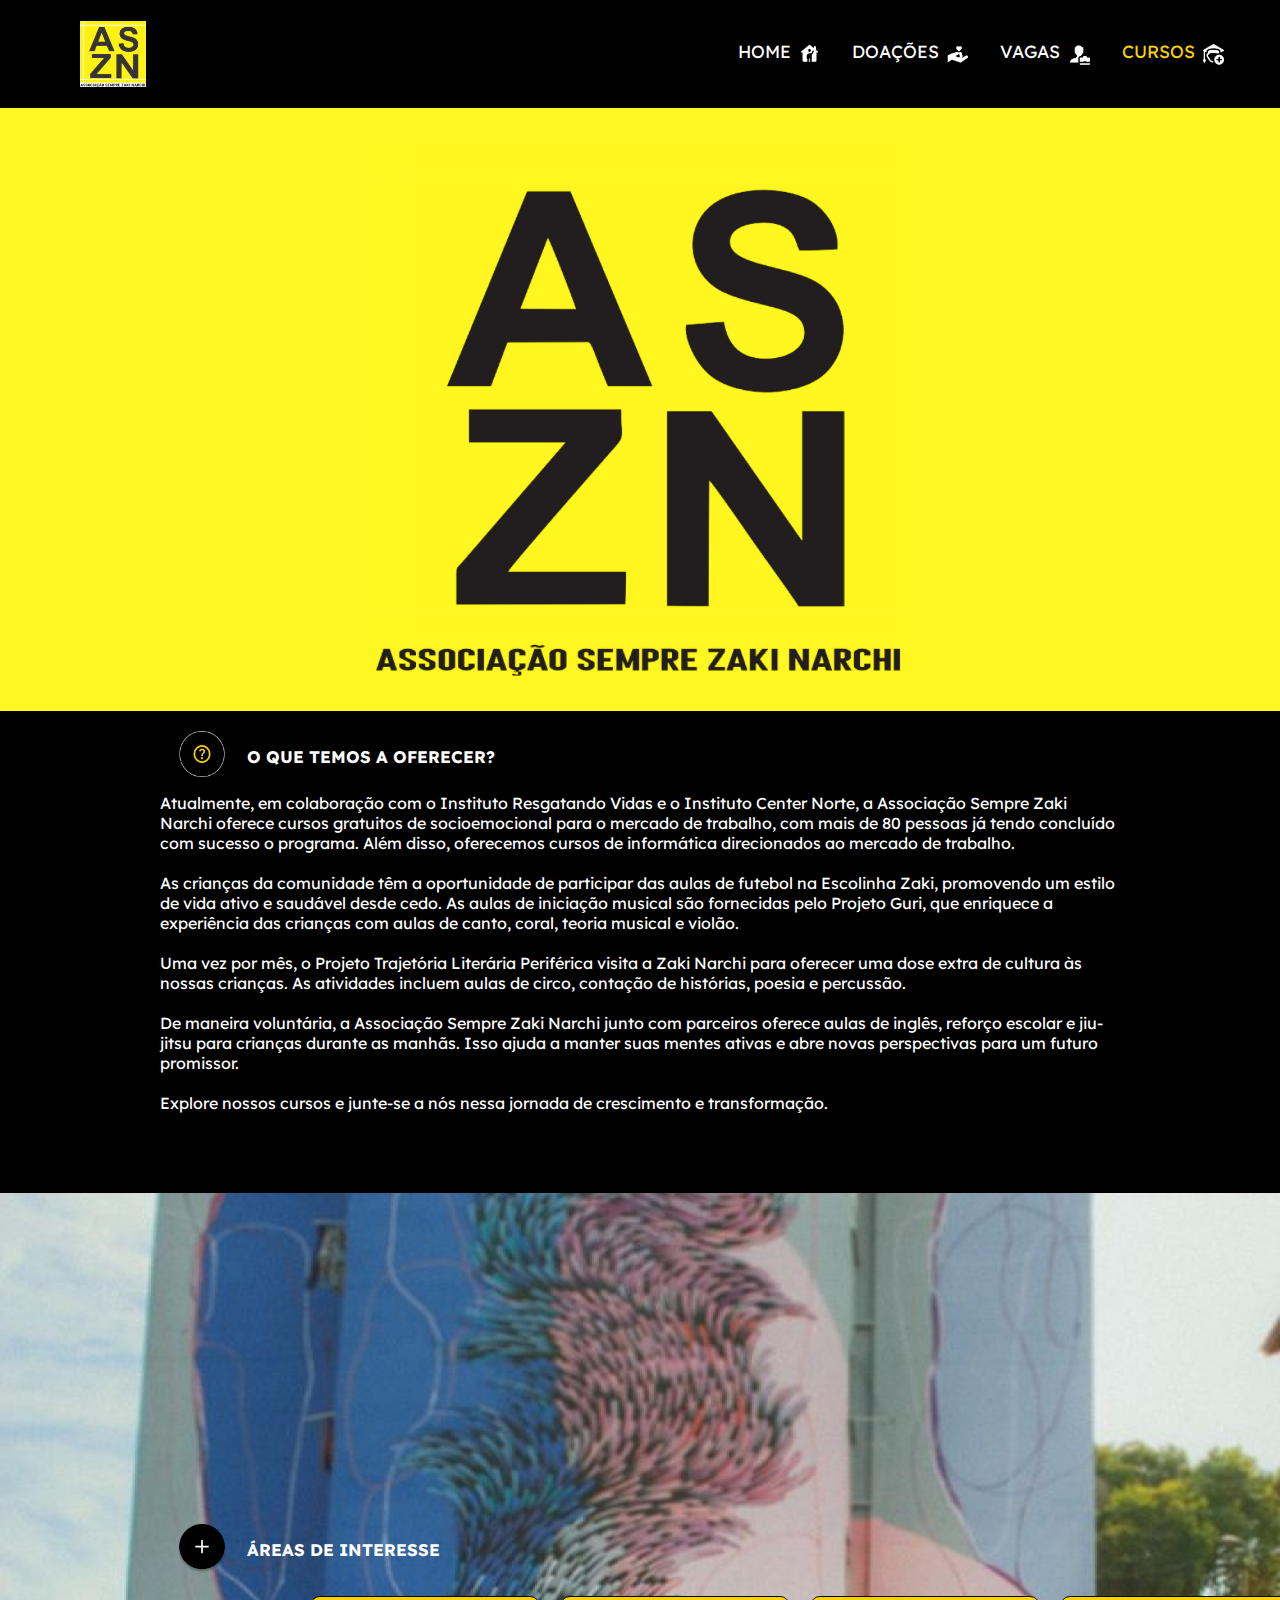
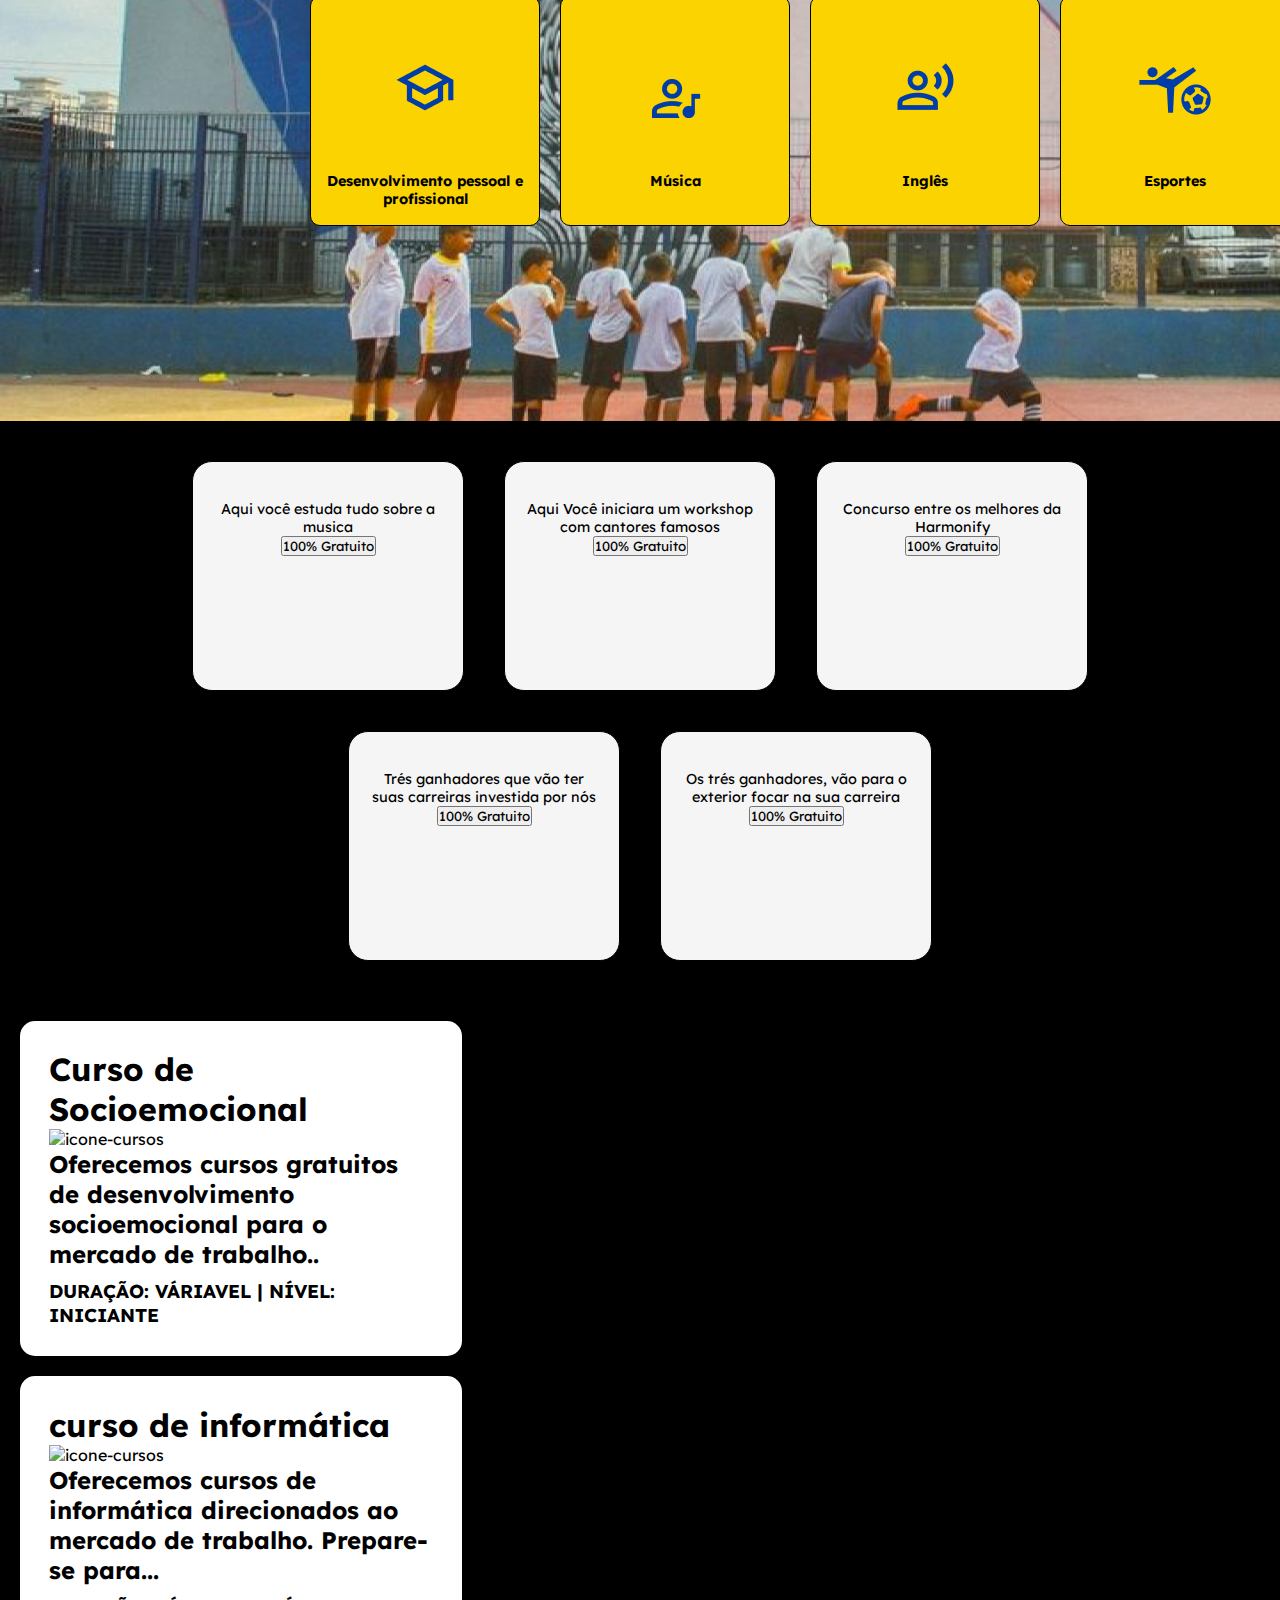
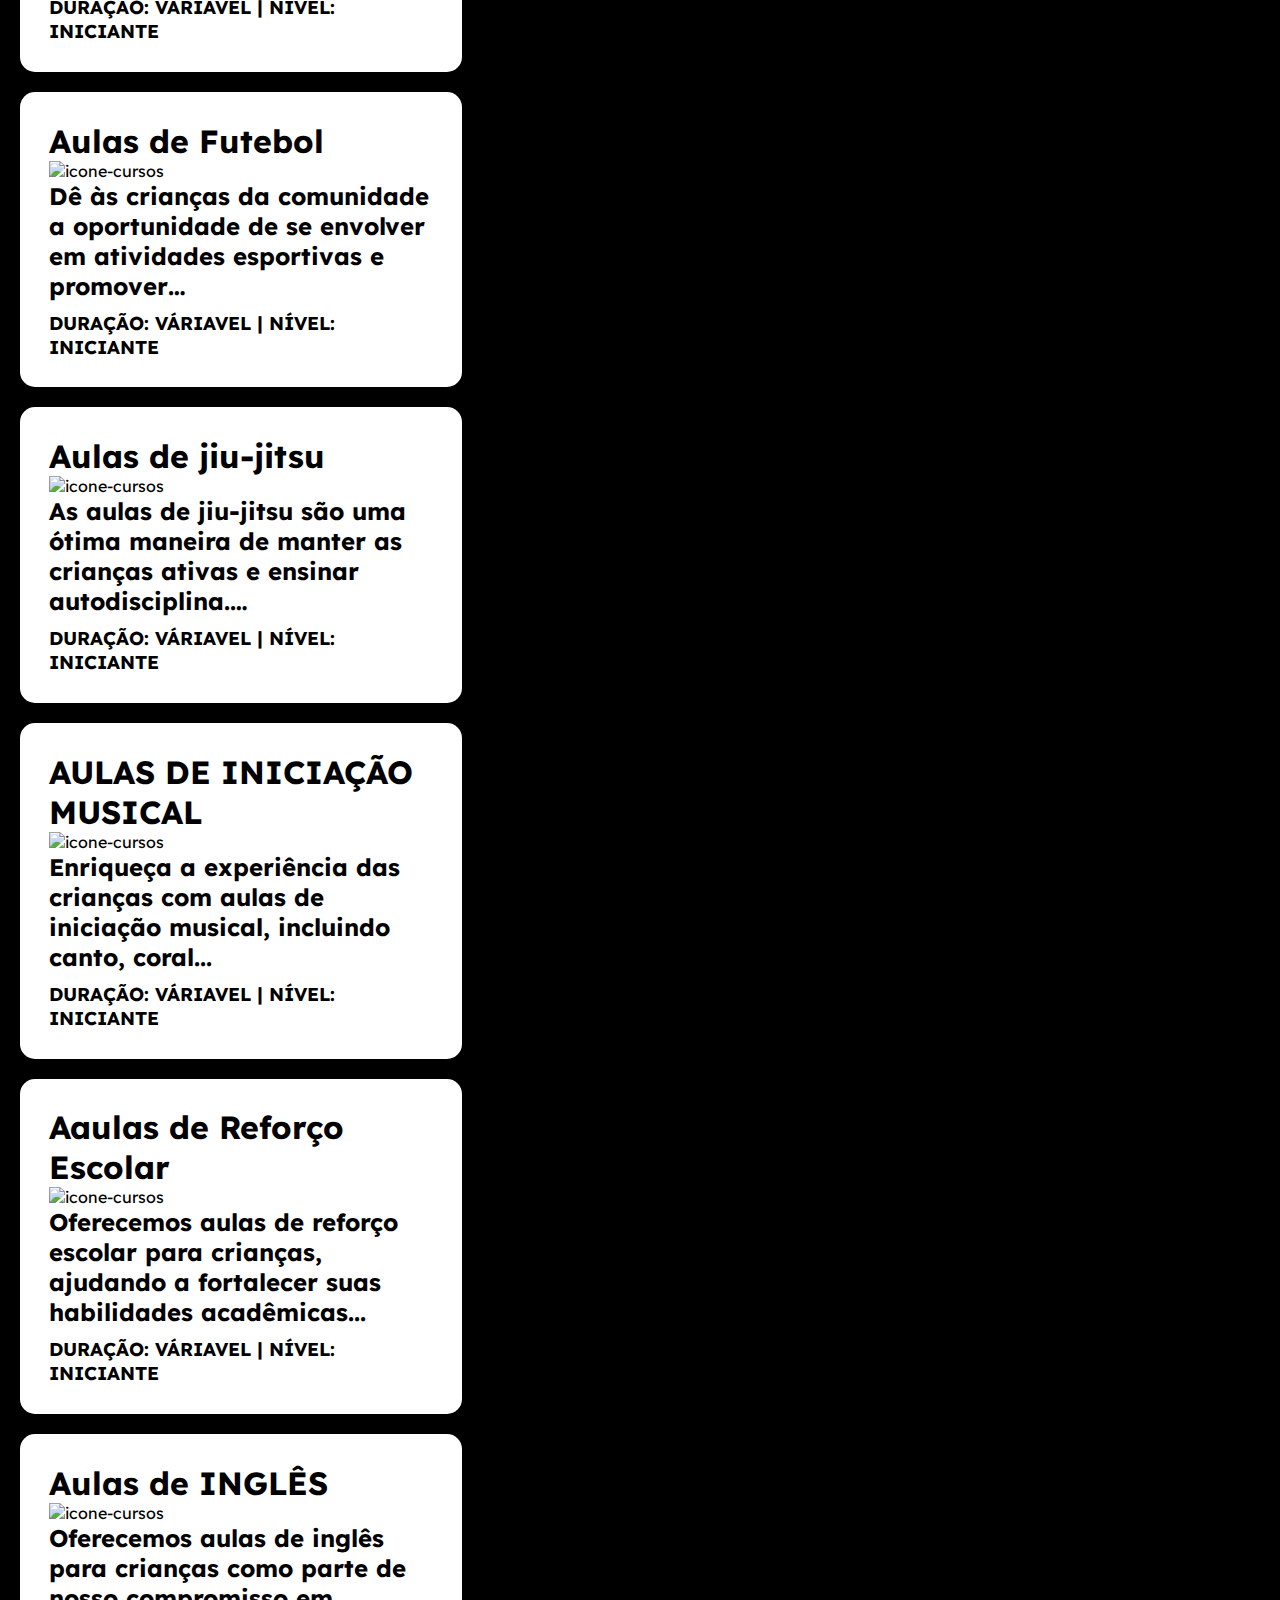
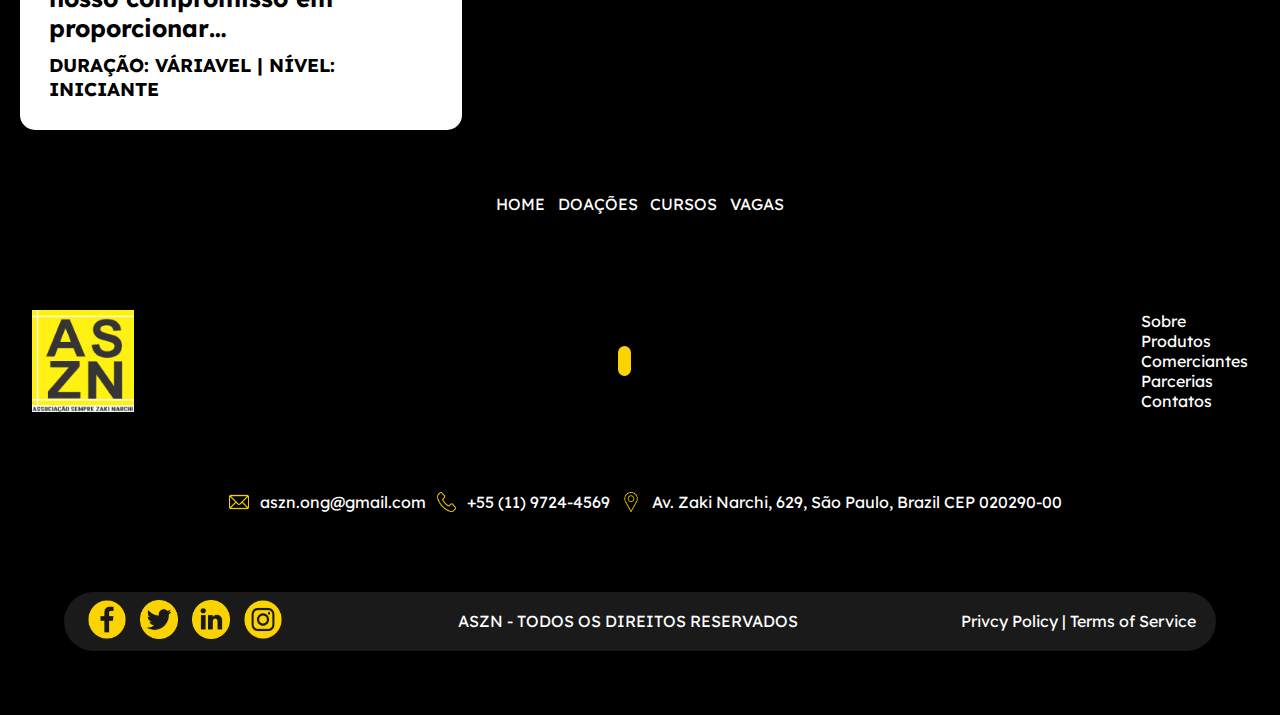
==== cursosASZN.html @ 01aa5620 "up" ====
<!DOCTYPE html>
<html lang="pt-br">

<head>
    <meta charset="UTF-8">
    <meta name="viewport" content="width=device-width, initial-scale=1.0">
    <link rel="stylesheet" href="./assets/CSS/cursosASZN.css">
    <link rel="Icon" href="./assets/img/cursosASZN/ASZN.png">
    <title>Associação Zaki Narchi</title>
</head>

<body>
    <header>
        <nav>
            <img class="Logo" src="./assets/img/cursosASZN/ASZN.png" alt="Logo">
            <ul class="navbar">
                <li class="header-menu"><a href="./indexASZN.html">HOME</a><img src="./assets/img/cursosASZN/Home.png"
                        alt="icone-home">
                </li>
                <li class="header-menu"><a href="./doaçõesASZN.html">DOAÇÕES</a><img
                        src="./assets/img/cursosASZN/Doacoes.png" alt="icone-doacoes"></li>
                <li class="header-menu"><a href="./vagasASZN.html">VAGAS</a><img src="./assets/img/cursosASZN/Vagas.png"
                        alt="icone-vagas"></li>
                <li class="header-menu"><a class="cor-selecao" href="./cursosASZN.html">CURSOS</a><img
                        src="./assets/img/cursosASZN/Cursos.png" alt="icone-cursos"></li>
            </ul>
        </nav>
    </header>

    <main>
        <img class="Principal" src="./assets/img/Vagas/Principal.png" alt="">
    </main>


    <section id="section-initial">
        <div class="sobre">
            <img class="icon" src="./assets/img/cursosASZN/sobre.png" alt="icon-sobre">
            <h2>O QUE TEMOS A OFERECER?</h2>
        </div>
        <p>Atualmente, em colaboração com o Instituto Resgatando Vidas e o Instituto Center Norte, a Associação Sempre
            Zaki
            Narchi oferece cursos gratuitos de socioemocional para o mercado de trabalho, com mais de 80 pessoas já
            tendo
            concluído com sucesso o programa. Além disso, oferecemos cursos de informática direcionados ao mercado de
            trabalho.
            <br><br>
            As crianças da comunidade têm a oportunidade de participar das aulas de futebol na Escolinha Zaki,
            promovendo um
            estilo de vida ativo e saudável desde cedo. As aulas de iniciação musical são fornecidas pelo Projeto Guri,
            que
            enriquece a experiência das crianças com aulas de canto, coral, teoria musical e violão.
            <br><br>
            Uma vez por mês, o Projeto Trajetória Literária Periférica visita a Zaki Narchi para oferecer uma dose extra
            de
            cultura às nossas crianças. As atividades incluem aulas de circo, contação de histórias, poesia e percussão.
            <br><br>
            De maneira voluntária, a Associação Sempre Zaki Narchi junto com parceiros oferece aulas de inglês, reforço
            escolar e jiu-jitsu para crianças durante as manhãs. Isso ajuda a manter suas mentes ativas e abre novas
            perspectivas para um futuro promissor.
            <br><br>
            Explore nossos cursos e junte-se a nós nessa jornada de crescimento e transformação.
        </p>

    </section>

    <section id="section-aria">
        <div class="sobre">
            <img class="icon" src="./assets/img/cursosASZN/mais.png" alt="icon-mais">
            <h2>ÁREAS DE INTERESSE</h2>
        </div>
        <div class="cards">
            <div class="card">
                <img class="imagem2" src="./assets/img/cursosASZN/card1.png" alt="Desenvolvimento">
                <h4>Desenvolvimento pessoal e <br> profissional</h4>
            </div>
            <div class="card">
                <img class="imagem2" src="./assets/img/cursosASZN/card2.png" alt="Desenvolvimento">
                <h4>Música</h4>
            </div>
            <div class="card">
                <img class="imagem2" src="./assets/img/cursosASZN/card3.png" alt="Desenvolvimento">
                <h4>Inglês</h4>
            </div>
            <div class="card">
                <img class="imagem2" src="./assets/img/cursosASZN/card4.png" alt="Desenvolvimento">
                <h4>Esportes</h4>
            </div>
        </div>
    </section>

    <!-- <section id="section-aria-cursos">
    <div class="sobre">
        <img class="icon" src="./assets/img/cursosASZN/mais.png" alt="icon-mais">
        <h2>ÁREAS DE INTERESSE</h2>
    </div>

    <div class="cards-cursos">
        <div class="card-cursos">
            <img class="imagem2" src="./assets/img/cursosASZN/card1.png" alt="Desenvolvimento">
            <h4>Curso de Socioemocional</h4>
            <p>Oferecemos cursos gratuitos de desenvolvimento socioemocional para o mercado de trabalho...</p>
            <div class="divisoria"></div>
            <p>DURAÇÃO</p>
            <p>VARIÁVEL</p>
            <div class="divisoria"></div>
            <p>NÍVEL</p>
            <p>INICIANTE</p>
            <div class="popup">
                <p>Texto completo do curso socioemocional.</p>
                
            </div>
        </div>
        
    </div> -->

    <!-- <section>
        <div class="sobre">
            <img class="icon" src="./assets/img/cursosASZN/cursos (10).png" alt="icon-sobre">
            <h2>CONHEÇA NOSSO CURSO MAIS AGREGADOR</h2>
        </div>
    </section>
    
    <div>
 <div class="socio-img">
        <img src="./assets/img/cursosASZN/imagem.jpg" alt="Imagem sobre desenvolvimento socioemocional">
    </div>

    <div>
        <p>O desenvolvimento socioemocional é a chave para uma vida equilibrada e bem-sucedida. Afinal, para que serve o aspecto socioemocional? Ele desempenha um papel fundamental em nossa jornada, permitindo-nos compreender e gerenciar nossas emoções, construir relacionamentos saudáveis, tomar decisões sábias e enfrentar desafios com resiliência.</p>
    </div>
</div>

    </section> -->

    <main style="background-color: black;">
        <div class="center">
            <div class="container1">
                <!-- Primeiro Card -->
                <div class="card">
                    <div class="img" style="text-align: center;">
                        <img src="assets/IMG/1Rose.png" alt="">
                    </div>
                    <h3></h3>
                    <div class="content1">
                        <p>
                           Aqui você estuda tudo sobre a musica
                        </p>
                        <button type="button" class="a">100% Gratuito</button>
                    </div>
                </div>
                <!-- Segundo Card -->
                <div class="card">
                    <div class="img">
                        <img src="assets/IMG/2Rose.png" alt="">
                    </div>
                    <h6></h6>
                    <div class="content1">
                        <p>
                            Aqui Você iniciara um workshop com cantores famosos
                        </p>
                        <button type="button" class="a">100% Gratuito</button>
                    </div>
                </div>
                <!-- Terceiro Card -->
                <div class="card">
                    <div class="img">
                        <img src="assets/IMG/3Rose.png" alt="">
                    </div>
                    <h1></h1>
                    <div class="content1">
                        <p>
                            Concurso entre os melhores da Harmonify
                        </p>
                        <button type="button" class="a">100% Gratuito</button>
                    </div>
                </div>
                <!-- Quarto Card -->
                <div class="card">
                    <div class="img">
                        <img src="assets/IMG/4Rose.png" alt="">
                    </div>
                    <h1></h1>
                    <div class="content1">
                        <p>
                            Trés ganhadores que vão ter suas carreiras investida por nós
                        </p>
                        <button type="button" class="a">100% Gratuito</button>
                    </div>
                </div>
                <!-- Quinto Card -->
                <div class="card">
                    <div class="img">
                        <img src="assets/IMG/5Rose.png" alt="">
                    </div>
                    <h1></h1>
                    <div class="content1">
                        <p>
                           Os trés ganhadores, vão para o exterior focar na sua carreira
                        </p>
                        <button type="button" class="a">100% Gratuito</button>
                    </div>
                </div>
        
            </div>
        </div>  



    <div class="conjunto-vagas">
        <div class="card-vagas">
            <h1>Curso de Socioemocional</h1>
            <img src="" alt="icone-cursos">
            <h2>Oferecemos cursos gratuitos de desenvolvimento socioemocional para o mercado de trabalho..</p>
            <h3>DURAÇÃO: VÁRIAVEL | NÍVEL: INICIANTE</h3>
        </div>
    </div>


    <div class="conjunto-vagas">
        <div class="card-vagas">
            <h1>curso de informática</h1>
            <img src="" alt="icone-cursos">
            <h2>Oferecemos cursos de informática direcionados ao mercado de trabalho. Prepare-se para...</p>
            <h3>DURAÇÃO: VÁRIAVEL | NÍVEL: INICIANTE</h3>
        </div>
    </div>


    <div class="conjunto-vagas">
        <div class="card-vagas">
            <h1>Aulas de Futebol</h1>
            <img src="" alt="icone-cursos">
            <h2>Dê às crianças da comunidade a oportunidade de se envolver em atividades esportivas e promover…</p>
            <h3>DURAÇÃO: VÁRIAVEL | NÍVEL: INICIANTE</h3>
        </div>
    </div>


    <div class="conjunto-vagas">
        <div class="card-vagas">
            <h1>Aulas de jiu-jitsu</h1>
            <img src="" alt="icone-cursos">
            <h2>As aulas de jiu-jitsu são uma ótima maneira de manter as crianças ativas e ensinar autodisciplina.…</p>
            <h3>DURAÇÃO: VÁRIAVEL | NÍVEL: INICIANTE</h3>
        </div>
    </div>


    <div class="conjunto-vagas">
        <div class="card-vagas">
            <h1>AULAS DE INICIAÇÃO MUSICAL</h1>
            <img src="" alt="icone-cursos">
            <h2>Enriqueça a experiência das crianças com aulas de iniciação musical, incluindo canto, coral...</p>
            <h3>DURAÇÃO: VÁRIAVEL | NÍVEL: INICIANTE</h3>
        </div>
    </div>


    <div class="conjunto-vagas">
        <div class="card-vagas">
            <h1>Aaulas de Reforço Escolar</h1>
            <img src="" alt="icone-cursos">
            <h2>Oferecemos aulas de reforço escolar para crianças, ajudando a fortalecer suas habilidades acadêmicas...</p>
            <h3>DURAÇÃO: VÁRIAVEL | NÍVEL: INICIANTE</h3>
        </div>
    </div>


    <div class="conjunto-vagas">
        <div class="card-vagas">
            <h1>Aulas de INGLÊS</h1>
            <img src="" alt="icone-cursos">
            <h2>Oferecemos aulas de inglês para crianças como parte de nosso compromisso em proporcionar…</p>
            <h3>DURAÇÃO: VÁRIAVEL | NÍVEL: INICIANTE</h3>
        </div>
    </div>





















    <footer>
        <ul class="nave-footer">
            <li>HOME</li>
            <li>DOAÇÕES</li>
            <li>CURSOS</li>
            <li>VAGAS</li>
        </ul>
        <div class="informa-footer">
            <img src="./assets/img/cursosASZN/ASZN.png" alt="ASZN">
            <button><img id="sobe" src="./assets/img/cursosASZN/cursos (7).png" alt=""></button>
            <ul>
                <li>Sobre</li>
                <li>Produtos</li>
                <li>Comerciantes</li>
                <li>Parcerias</li>
                <li>Contatos</li>
            </ul>
        </div>
        <div class="req-footer">
            <img src="./assets/img/cursosASZN/./e-mail.png" alt="Email">
            <p>aszn.ong@gmail.com</p>
            <img src="./assets/img/cursosASZN/telefone.png" alt="Telefone">
            <p>+55 (11) 9724-4569</p>
            <img src="./assets/img/cursosASZN/local.png" alt="Local">
            <p>Av. Zaki Narchi, 629, São Paulo, Brazil CEP 020290-00</p>
        </div>
        <div class="final-footer">
            <div class="redes-footer">
                <img src="./assets/img/cursosASZN/facebook.png" alt="Facebook-Aszn">
                <img src="./assets/img/cursosASZN/twitter.png" alt="Twitter-Aszn">
                <img src="./assets/img/cursosASZN/linkedin.png" alt="Linkedin-Aszn">
                <img src="./assets/img/cursosASZN/instagram.png" alt="Intagram-Aszn">
            </div>
            <p>ASZN - TODOS OS DIREITOS RESERVADOS</p>
            <p>Privcy Policy | Terms of Service</p>
        </div>
    </footer>


    <script src="./assets/JS/cursosASZN.js"></script>
</body>

</html>
---- assets/CSS/cursosASZN.css ----
@import url('https://fonts.googleapis.com/css2?family=Lexend:wght@700&display=swap');

* {
    font-family: 'Lexend', sans-serif;
    margin: 0;
    padding: 0;
}

body {
    background-color: #000000;
    color: white;
}

::-webkit-scrollbar {
    width: 10px;
    background-color: rgb(0, 0, 0);
}

::-webkit-scrollbar-thumb {
    width: 10px;
    background-color: #FBD300;
}

header a {
    font-size: 1.1em;
    text-decoration: none;
    color: white;
}

.header-menu:hover {
    transform: scale(1.05);
    transition: .8s;
}

.cor-selecao {
    color: #FBD300;
}

nav {
    display: flex;
    justify-content: space-between;
    align-items: center;
    text-align: center;
    background-color: black;
    height: 12vh;
    margin-right: 2.5em;

}

.navbar {
    list-style: none;
    display: flex;
    font-size: 1em;

}

.navbar li {
    margin: 1em;
}

.Logo {
    height: 4.1em;
    margin-left: 5rem;

}

ul img {
    height: 2em;
    vertical-align: middle;
    margin-left: 0.5rem;
}

.Principal {
    width: 100%;
    height: auto; 
    margin: 0;
}

#section-initial{
    margin-left: 10rem;
    margin-right: 10rem;
    margin-top: 1rem;
    margin-bottom: 5rem;
}

.sobre {
    display: flex;
    flex-direction: row;
    align-items: center;
    font-size: 0.7rem;
    margin: 1em 1.5em;
}

.icon {
    width: 50px;
    height: auto;
    margin-right: 20px;
}


.container {
    display: flex;
    font-size: 0.8rem;
}

.column {
    flex: 1;
    padding: 30px;
    text-align: center;
}

.titulo-caixa {
    margin: 30px;
}

.column+.column {
    border-left: 1px solid #ccc;
}

.texto-aszn {
    margin: 8%;
    text-align: center;
    font-size: 0.8rem;

}

#section-aria {
    background-image: url(../img/cursosASZN/fundo-cursos.png);
    max-width: 1920px;
    width: 100%;
    height: auto;
    padding-left: 10rem;
    padding: 10rem;
    padding-top: 20rem;
    padding-bottom: 5rem;
}

.card {
    width: 13rem;
    height: 13rem;
    text-align: center;
    border: 1px solid #000000;
    background-color: #FBD300;
    color: black;
    padding: 10px;
    margin: 10px;
    margin-bottom: 9%;
    border-radius: 10px;
    font-size: 0.9em;
    /* ou 14px*/
}

.card:hover {
    transform: scale(1.05);
    transition: .5s;
}

#section-aria {
    padding-left: 10rem;
    padding: 10rem;
    padding-top: 20rem;
    padding-bottom: 5rem;
}

.card-cursos {
    width: 16rem;
    height: 13rem;
    text-align: center;
    border: 1px solid #ffffff; /* Corrigido para #ffffff (branco) */
    background-color: #003da6; /* Cor de fundo alterada para #003da6 */
    color: #ffffff; /* Cor do texto alterada para #ffffff */
    padding: 10px;
    margin: 10px;
    margin-bottom: 9%;
    border-radius: 10px;
    font-size: 0.9em;
    /* ou 14px*/
}

.card-cursos:hover {
    transform: scale(1.05);
    transition: .5s;
}

.divisoria {
    border-right: 0.5px solid #ffffff; /* Adiciona a divisória à direita */
}

/* Estilizando o popup */
.popup {
    display: none;
    position: fixed;
    top: 50%;
    left: 50%;
    transform: translate(-50%, -50%);
    padding: 20px;
    background-color: #003da6; /* Cor de fundo alterada para #003da6 */
    color: #ffffff; /* Cor do texto alterada para #ffffff */
    border: 1px solid #ffffff; /* Corrigido para #ffffff (branco) */
    border-radius: 10px;
    max-width: 300px;
}

.popup p {
    font-size: 14px;
    margin-bottom: 10px;
}

.card-vagas {
    width: 30%; 
    height: auto;
    margin-top: 20px;
    margin-left: 20px;
    padding: 1.8em;
    background-color: rgb(255, 255, 255);
    color: black;
    border-radius: 15px;
}

.lista-requisitos li {
    margin: 10px;
    margin-left: 20px;
}

.card-vagas h2 {
    margin-bottom: 10px;
}

.card-vagas h3 {
    margin-top: 10px;
}

.localidade {
    margin-top: 5px;
    margin-bottom: 30px;
    padding: 8px;
    border: solid 1px rgb(0, 0, 0);
    border-radius: 20px;
}

.container1 {
    max-width: 1150px;
    margin: 0 auto; /* Centraliza a div .container1 */
    padding: 20px;
    display: flex;
    align-items: center;
    justify-content: center;
    flex-wrap: wrap;
  }
  
  .container1 .card {
    position: relative;
    width: 250px;
    background-color: whitesmoke;
    margin: 20px;
    border: 1px solid black;
    border-radius: 20px;
    transition: 0.5s;
    text-align: center;
    overflow: hidden; /* Mantenha o overflow:hidden aqui se desejar cortar a imagem fora do contêiner */
  }
  
  .container1 .card img {
    width: auto;
    height: auto;
    
     /* Isso mantém a proporção da imagem e a ajusta dentro do contêiner */
  }
  
  .container1 .card .content1 {
    padding: 10px;
    text-align: center;
    position: relative;
    z-index: 1; /* Certifica-se de que o texto está acima da imagem */
  }
  
  .container1 .card .content1 p {
    color: #000000;
    transition: 0.5s;
  
  }
  
  .container1 .card .content1 a {
    position: relative;
    display: inline-block;
    padding: 10px 25px;
    background-color: #e11456;
    ;
    color: #FBD300;
    text-decoration: none;
    transition: 0.5s;
    outline: none;
    border-radius: 40px;
    margin-top: 20px;
  }
  
  .container1 .card:hover {
    background-color: #FBD300;
    color: white;
  }
  
  @media only screen and (max-width: 480px) {
    .container1 .card {
      width: calc(100% - 40px); /* Reduz a largura do cartão para 100% - 40px de margem */
      margin: 10px; /* Adapte a margem conforme necessário */
    }
  
    .container1 .card .content1 {
      padding: 5vh; /* Reduz o padding do conteúdo para se adequar a telas menores */
    }
  }



.imagem2 {
    margin: 10px;
    padding: 40px;
}

.cards {
    display: flex;
    justify-content: center;
}


footer {
     font-size: 1em;
}

.nave-footer {
    display: flex;
    justify-content: center;
    align-items: center;
    list-style: none;
}

.nave-footer li {
    margin: 4em 0.4em;
}

.informa-footer {
    display: flex;
    justify-content: space-between;
    align-items: center;
    margin: 2em;
    
}

.informa-footer button {
    text-align: center;
    margin-right: 2em;
    padding: 0.5em;
    border-radius: 3em;
    border: none;
    cursor: pointer;
    background-color: #FBD300;
}

.informa-footer img {
    width: 8vw;
}

#sobe {
    width: 3vw;
}

.informa-footer ul {
    list-style: none;
}

.req-footer {
    display: flex;
    justify-content: center;
    
    margin: 5em 0;
}

.req-footer img {
    width: 1.5vw;
    height: auto;
    margin: 0 0.7em;
}

.final-footer {
    display: flex;
    justify-content: space-between;
    align-items: center;
    margin: 4em;
    background-color: #1A1A1A;
    border-radius: 2em;
   
} 

.redes-footer {
    margin: 0.5em 1.5em;
}

.final-footer img {
    width: 3vw;
    margin-right: 0.6em;
}

.final-footer p {
    margin: 0px 20px;
}
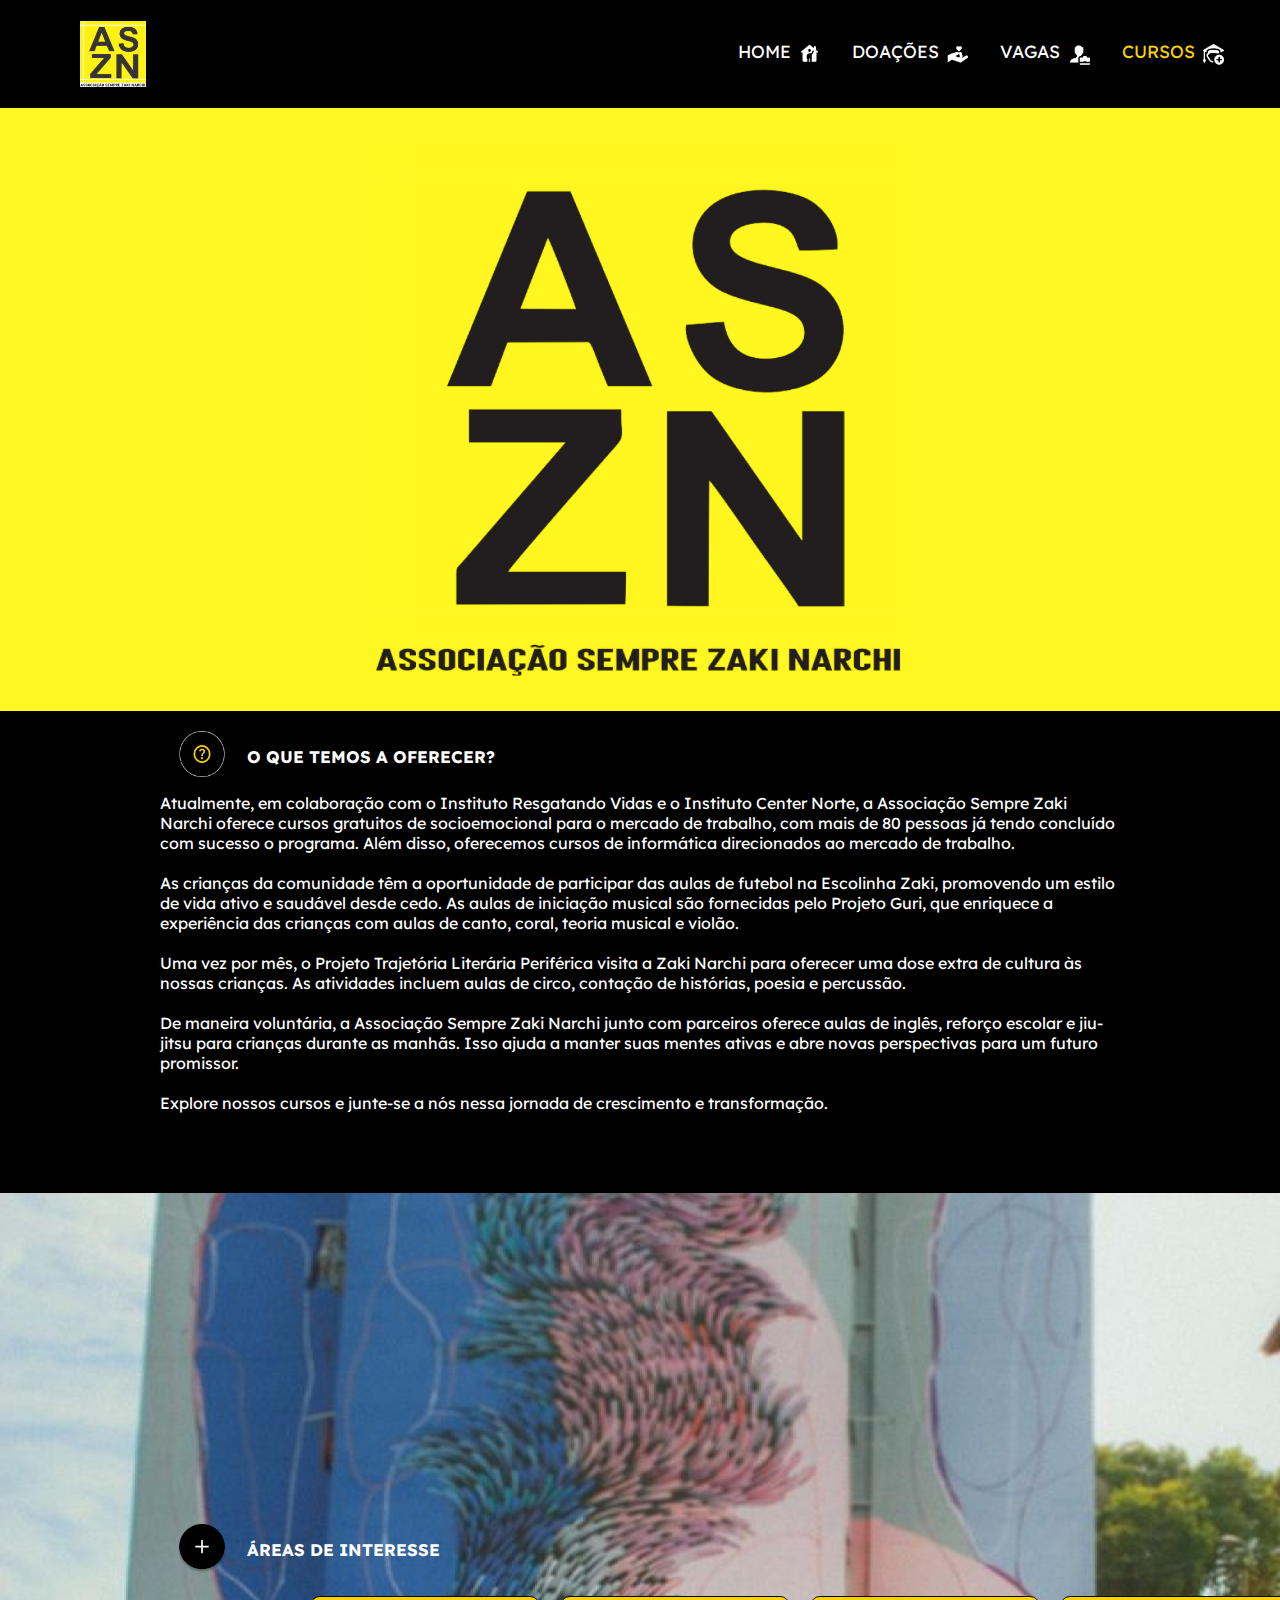
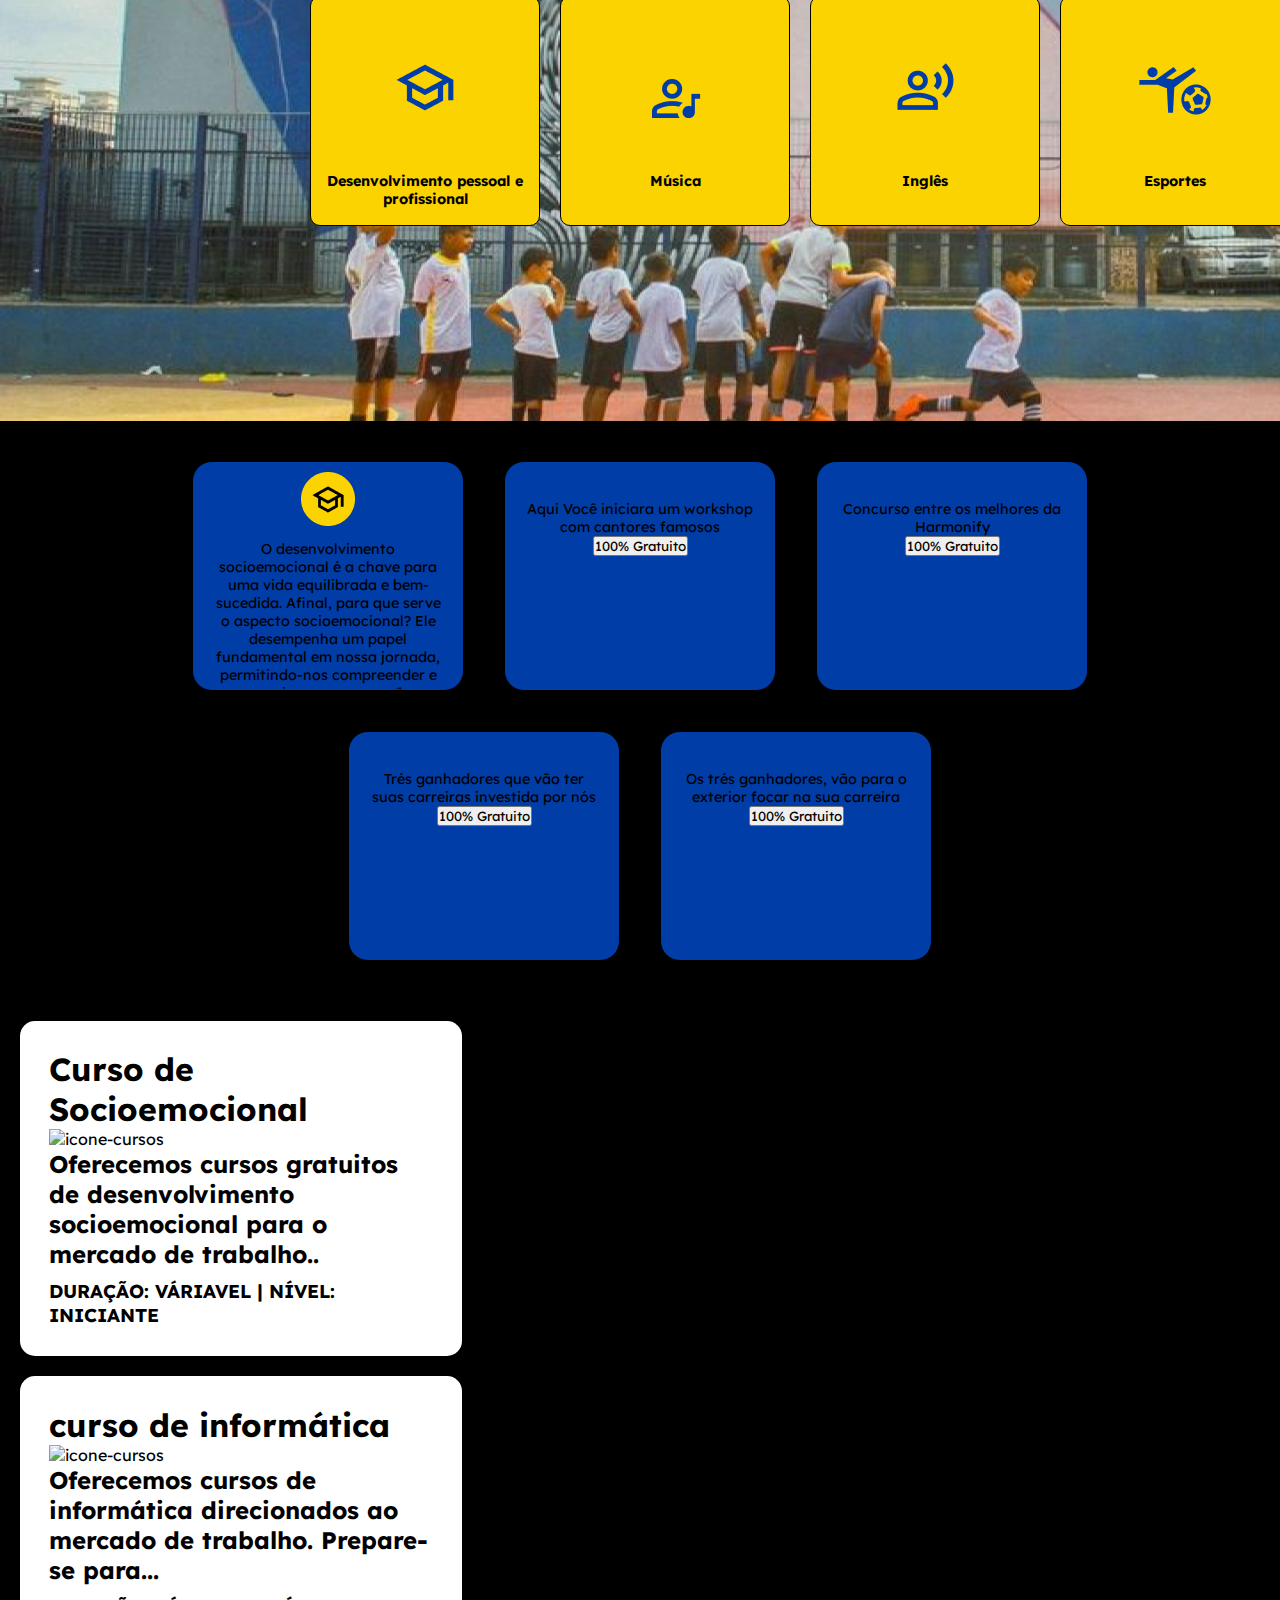
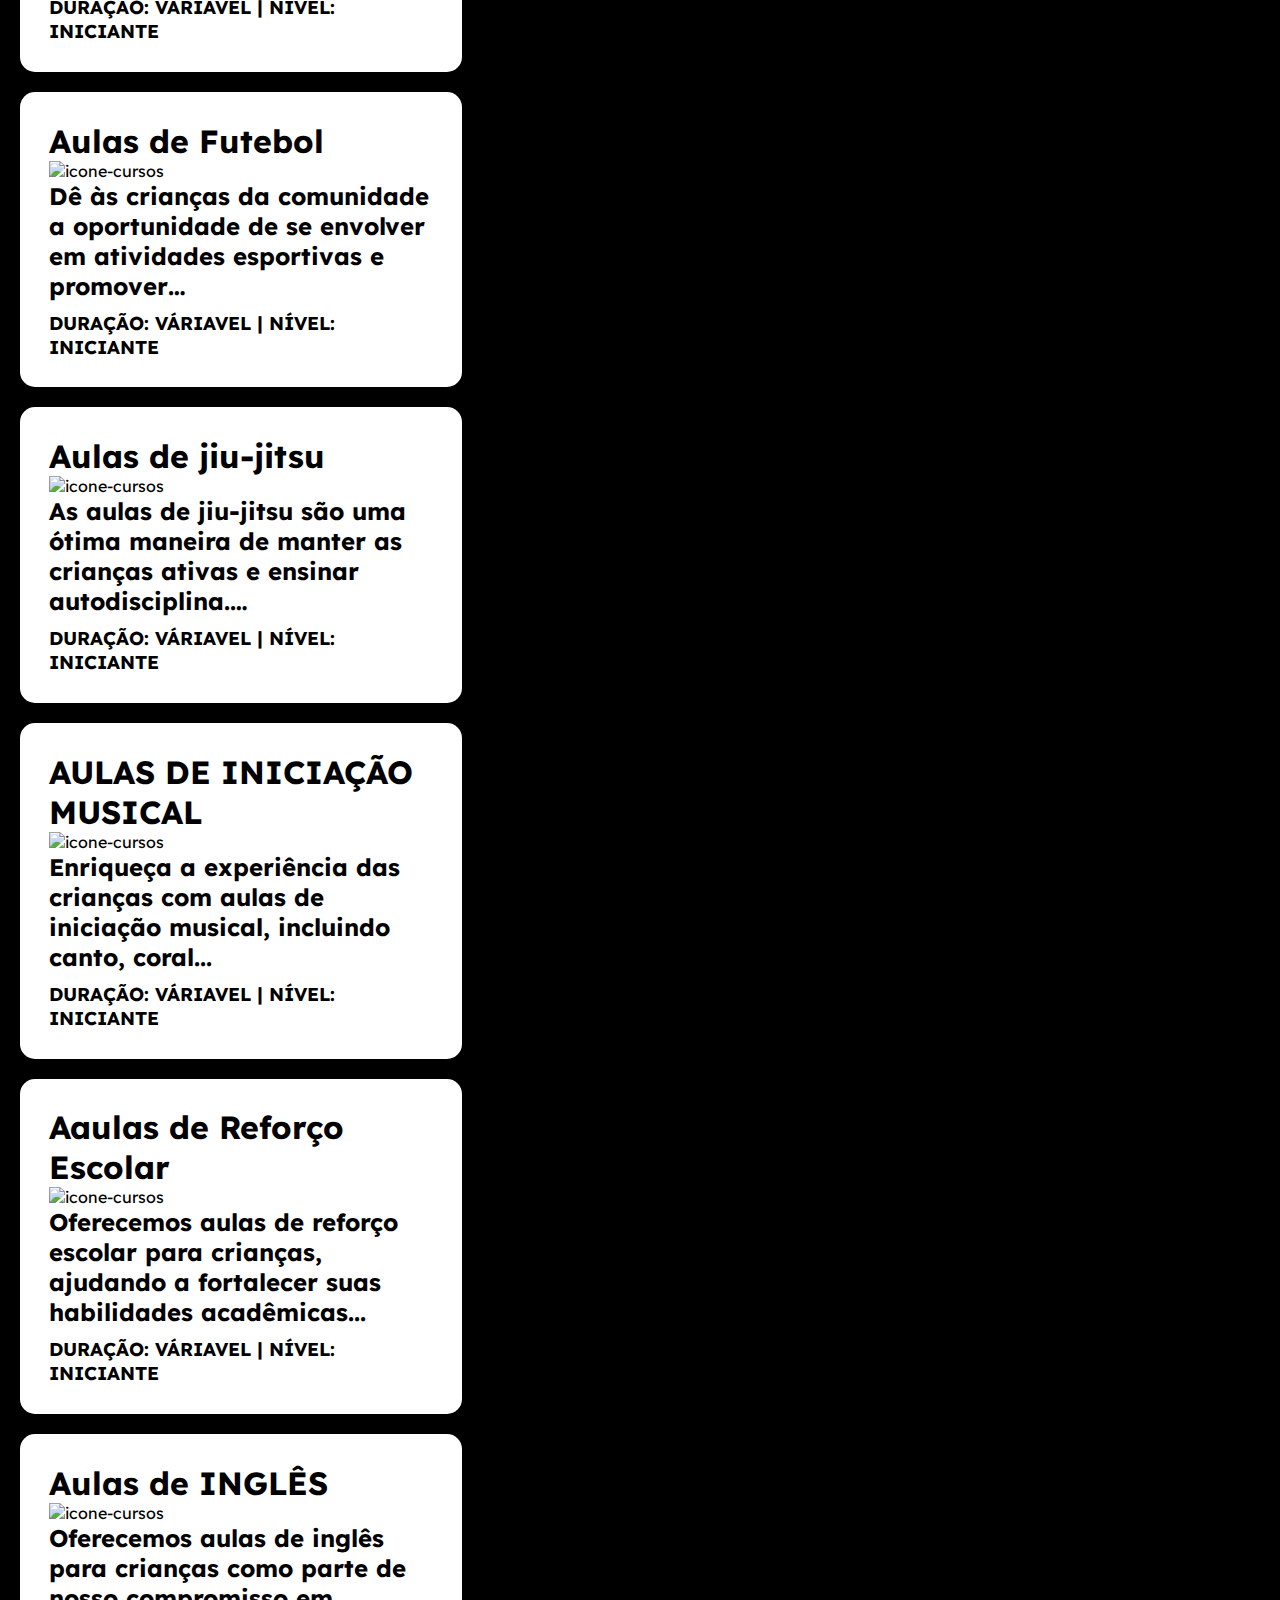
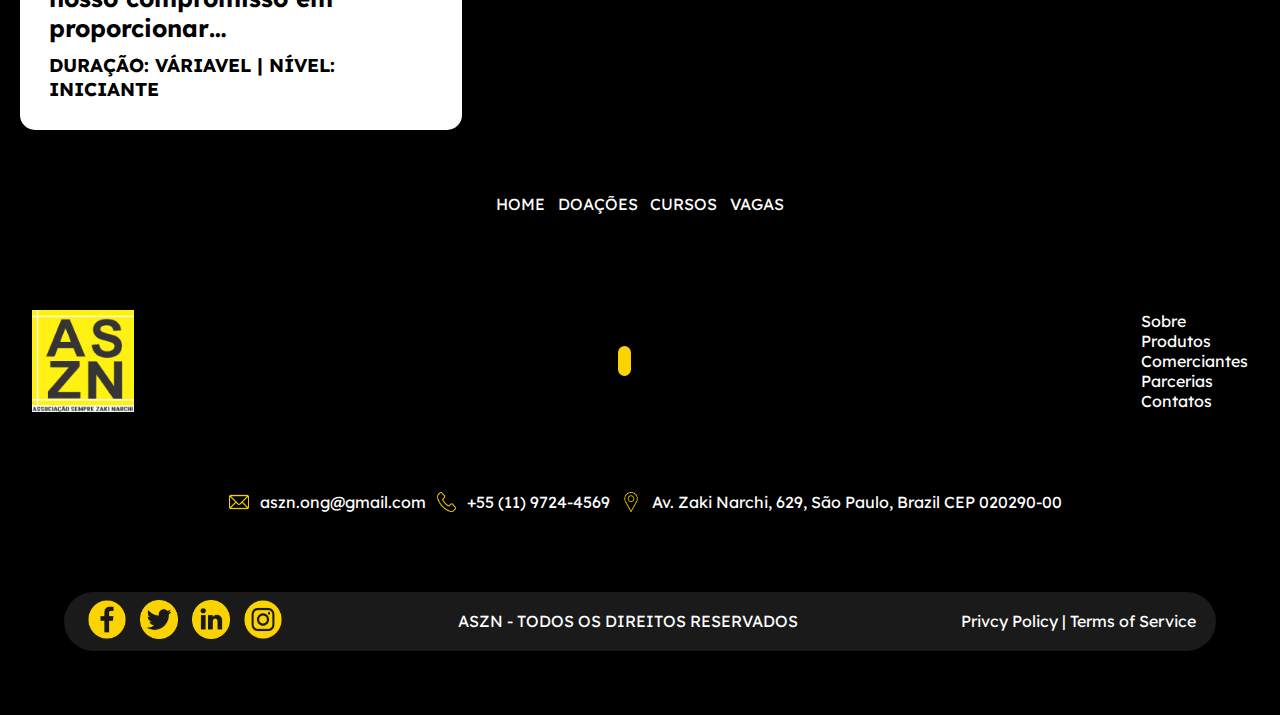
==== commit 9057ea61: "tô sem cel galeris, display pifou" ====
--- a/cursosASZN.html
+++ b/cursosASZN.html
@@ -138,14 +138,14 @@
                 <!-- Primeiro Card -->
                 <div class="card">
                     <div class="img" style="text-align: center;">
-                        <img src="assets/IMG/1Rose.png" alt="">
+                        <img src="assets/img/cursosASZN/i (7).png" alt="">
                     </div>
                     <h3></h3>
                     <div class="content1">
                         <p>
-                           Aqui você estuda tudo sobre a musica
-                        </p>
-                        <button type="button" class="a">100% Gratuito</button>
+                            O desenvolvimento socioemocional é a chave para uma vida equilibrada e bem-sucedida. Afinal, para que serve o aspecto socioemocional? Ele desempenha um papel fundamental em nossa jornada, permitindo-nos compreender e gerenciar nossas emoções, construir relacionamentos saudáveis, tomar decisões sábias e enfrentar desafios com resiliência.
+                        </p>
+                        <button type="button" class="a">Inscreva-se</button>
                     </div>
                 </div>
                 <!-- Segundo Card -->
--- a/assets/CSS/cursosASZN.css
+++ b/assets/CSS/cursosASZN.css
@@ -251,7 +251,7 @@
   .container1 .card {
     position: relative;
     width: 250px;
-    background-color: whitesmoke;
+    background-color: #003da6;
     margin: 20px;
     border: 1px solid black;
     border-radius: 20px;
@@ -284,7 +284,7 @@
     position: relative;
     display: inline-block;
     padding: 10px 25px;
-    background-color: #e11456;
+    background-color: #003da6;
     ;
     color: #FBD300;
     text-decoration: none;
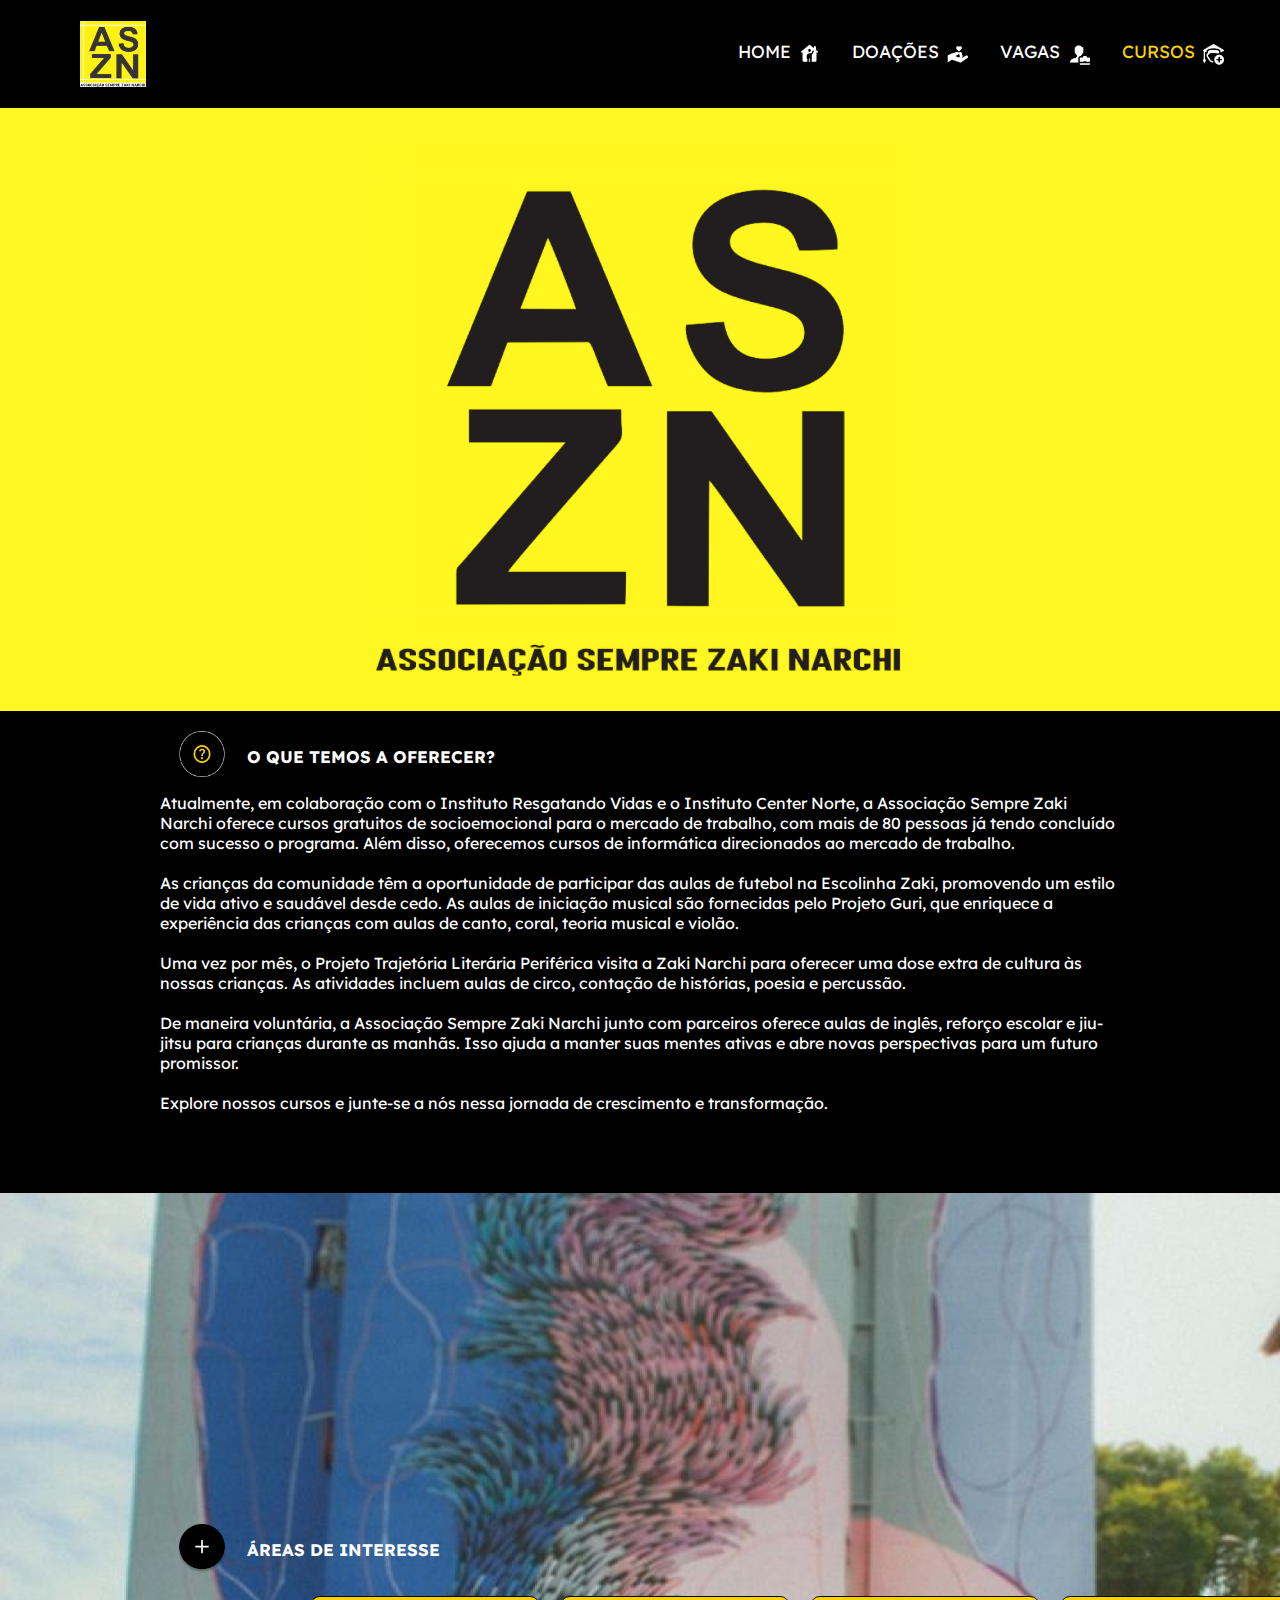
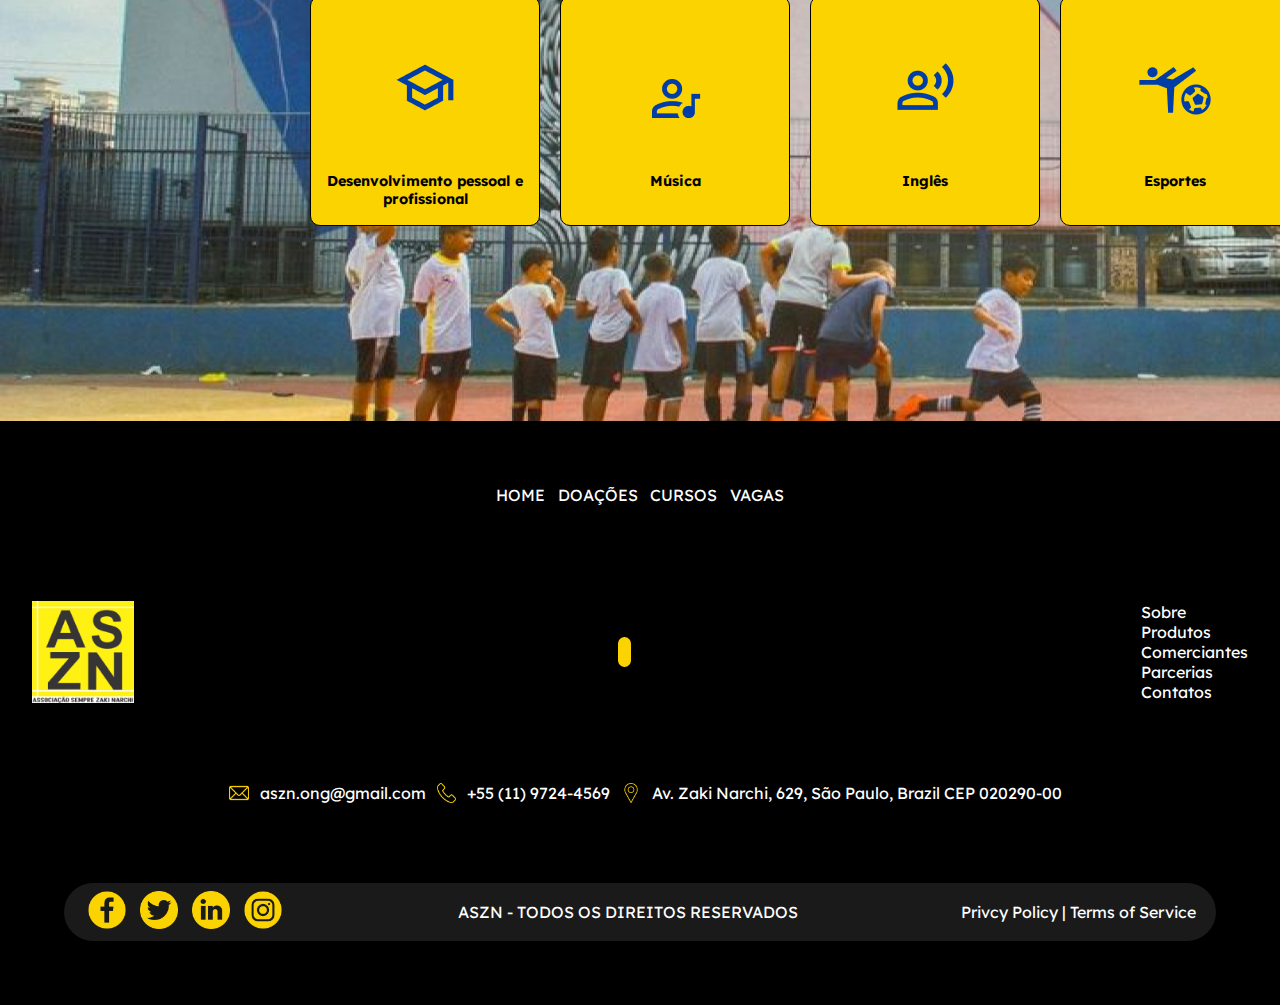
==== commit 558df9fe: "tô sem cel galeris, display pifou" ====
--- a/cursosASZN.html
+++ b/cursosASZN.html
@@ -88,193 +88,13 @@
         </div>
     </section>
 
-    <!-- <section id="section-aria-cursos">
-    <div class="sobre">
-        <img class="icon" src="./assets/img/cursosASZN/mais.png" alt="icon-mais">
-        <h2>ÁREAS DE INTERESSE</h2>
-    </div>
-
-    <div class="cards-cursos">
-        <div class="card-cursos">
-            <img class="imagem2" src="./assets/img/cursosASZN/card1.png" alt="Desenvolvimento">
-            <h4>Curso de Socioemocional</h4>
-            <p>Oferecemos cursos gratuitos de desenvolvimento socioemocional para o mercado de trabalho...</p>
-            <div class="divisoria"></div>
-            <p>DURAÇÃO</p>
-            <p>VARIÁVEL</p>
-            <div class="divisoria"></div>
-            <p>NÍVEL</p>
-            <p>INICIANTE</p>
-            <div class="popup">
-                <p>Texto completo do curso socioemocional.</p>
-                
-            </div>
-        </div>
-        
-    </div> -->
-
-    <!-- <section>
-        <div class="sobre">
-            <img class="icon" src="./assets/img/cursosASZN/cursos (10).png" alt="icon-sobre">
-            <h2>CONHEÇA NOSSO CURSO MAIS AGREGADOR</h2>
-        </div>
-    </section>
     
-    <div>
- <div class="socio-img">
-        <img src="./assets/img/cursosASZN/imagem.jpg" alt="Imagem sobre desenvolvimento socioemocional">
-    </div>
-
-    <div>
-        <p>O desenvolvimento socioemocional é a chave para uma vida equilibrada e bem-sucedida. Afinal, para que serve o aspecto socioemocional? Ele desempenha um papel fundamental em nossa jornada, permitindo-nos compreender e gerenciar nossas emoções, construir relacionamentos saudáveis, tomar decisões sábias e enfrentar desafios com resiliência.</p>
-    </div>
-</div>
-
-    </section> -->
-
-    <main style="background-color: black;">
-        <div class="center">
-            <div class="container1">
-                <!-- Primeiro Card -->
-                <div class="card">
-                    <div class="img" style="text-align: center;">
-                        <img src="assets/img/cursosASZN/i (7).png" alt="">
-                    </div>
-                    <h3></h3>
-                    <div class="content1">
-                        <p>
-                            O desenvolvimento socioemocional é a chave para uma vida equilibrada e bem-sucedida. Afinal, para que serve o aspecto socioemocional? Ele desempenha um papel fundamental em nossa jornada, permitindo-nos compreender e gerenciar nossas emoções, construir relacionamentos saudáveis, tomar decisões sábias e enfrentar desafios com resiliência.
-                        </p>
-                        <button type="button" class="a">Inscreva-se</button>
-                    </div>
-                </div>
-                <!-- Segundo Card -->
-                <div class="card">
-                    <div class="img">
-                        <img src="assets/IMG/2Rose.png" alt="">
-                    </div>
-                    <h6></h6>
-                    <div class="content1">
-                        <p>
-                            Aqui Você iniciara um workshop com cantores famosos
-                        </p>
-                        <button type="button" class="a">100% Gratuito</button>
-                    </div>
-                </div>
-                <!-- Terceiro Card -->
-                <div class="card">
-                    <div class="img">
-                        <img src="assets/IMG/3Rose.png" alt="">
-                    </div>
-                    <h1></h1>
-                    <div class="content1">
-                        <p>
-                            Concurso entre os melhores da Harmonify
-                        </p>
-                        <button type="button" class="a">100% Gratuito</button>
-                    </div>
-                </div>
-                <!-- Quarto Card -->
-                <div class="card">
-                    <div class="img">
-                        <img src="assets/IMG/4Rose.png" alt="">
-                    </div>
-                    <h1></h1>
-                    <div class="content1">
-                        <p>
-                            Trés ganhadores que vão ter suas carreiras investida por nós
-                        </p>
-                        <button type="button" class="a">100% Gratuito</button>
-                    </div>
-                </div>
-                <!-- Quinto Card -->
-                <div class="card">
-                    <div class="img">
-                        <img src="assets/IMG/5Rose.png" alt="">
-                    </div>
-                    <h1></h1>
-                    <div class="content1">
-                        <p>
-                           Os trés ganhadores, vão para o exterior focar na sua carreira
-                        </p>
-                        <button type="button" class="a">100% Gratuito</button>
-                    </div>
-                </div>
-        
-            </div>
-        </div>  
 
 
 
-    <div class="conjunto-vagas">
-        <div class="card-vagas">
-            <h1>Curso de Socioemocional</h1>
-            <img src="" alt="icone-cursos">
-            <h2>Oferecemos cursos gratuitos de desenvolvimento socioemocional para o mercado de trabalho..</p>
-            <h3>DURAÇÃO: VÁRIAVEL | NÍVEL: INICIANTE</h3>
-        </div>
-    </div>
 
 
-    <div class="conjunto-vagas">
-        <div class="card-vagas">
-            <h1>curso de informática</h1>
-            <img src="" alt="icone-cursos">
-            <h2>Oferecemos cursos de informática direcionados ao mercado de trabalho. Prepare-se para...</p>
-            <h3>DURAÇÃO: VÁRIAVEL | NÍVEL: INICIANTE</h3>
-        </div>
-    </div>
-
-
-    <div class="conjunto-vagas">
-        <div class="card-vagas">
-            <h1>Aulas de Futebol</h1>
-            <img src="" alt="icone-cursos">
-            <h2>Dê às crianças da comunidade a oportunidade de se envolver em atividades esportivas e promover…</p>
-            <h3>DURAÇÃO: VÁRIAVEL | NÍVEL: INICIANTE</h3>
-        </div>
-    </div>
-
-
-    <div class="conjunto-vagas">
-        <div class="card-vagas">
-            <h1>Aulas de jiu-jitsu</h1>
-            <img src="" alt="icone-cursos">
-            <h2>As aulas de jiu-jitsu são uma ótima maneira de manter as crianças ativas e ensinar autodisciplina.…</p>
-            <h3>DURAÇÃO: VÁRIAVEL | NÍVEL: INICIANTE</h3>
-        </div>
-    </div>
-
-
-    <div class="conjunto-vagas">
-        <div class="card-vagas">
-            <h1>AULAS DE INICIAÇÃO MUSICAL</h1>
-            <img src="" alt="icone-cursos">
-            <h2>Enriqueça a experiência das crianças com aulas de iniciação musical, incluindo canto, coral...</p>
-            <h3>DURAÇÃO: VÁRIAVEL | NÍVEL: INICIANTE</h3>
-        </div>
-    </div>
-
-
-    <div class="conjunto-vagas">
-        <div class="card-vagas">
-            <h1>Aaulas de Reforço Escolar</h1>
-            <img src="" alt="icone-cursos">
-            <h2>Oferecemos aulas de reforço escolar para crianças, ajudando a fortalecer suas habilidades acadêmicas...</p>
-            <h3>DURAÇÃO: VÁRIAVEL | NÍVEL: INICIANTE</h3>
-        </div>
-    </div>
-
-
-    <div class="conjunto-vagas">
-        <div class="card-vagas">
-            <h1>Aulas de INGLÊS</h1>
-            <img src="" alt="icone-cursos">
-            <h2>Oferecemos aulas de inglês para crianças como parte de nosso compromisso em proporcionar…</p>
-            <h3>DURAÇÃO: VÁRIAVEL | NÍVEL: INICIANTE</h3>
-        </div>
-    </div>
-
+    
 
 
 
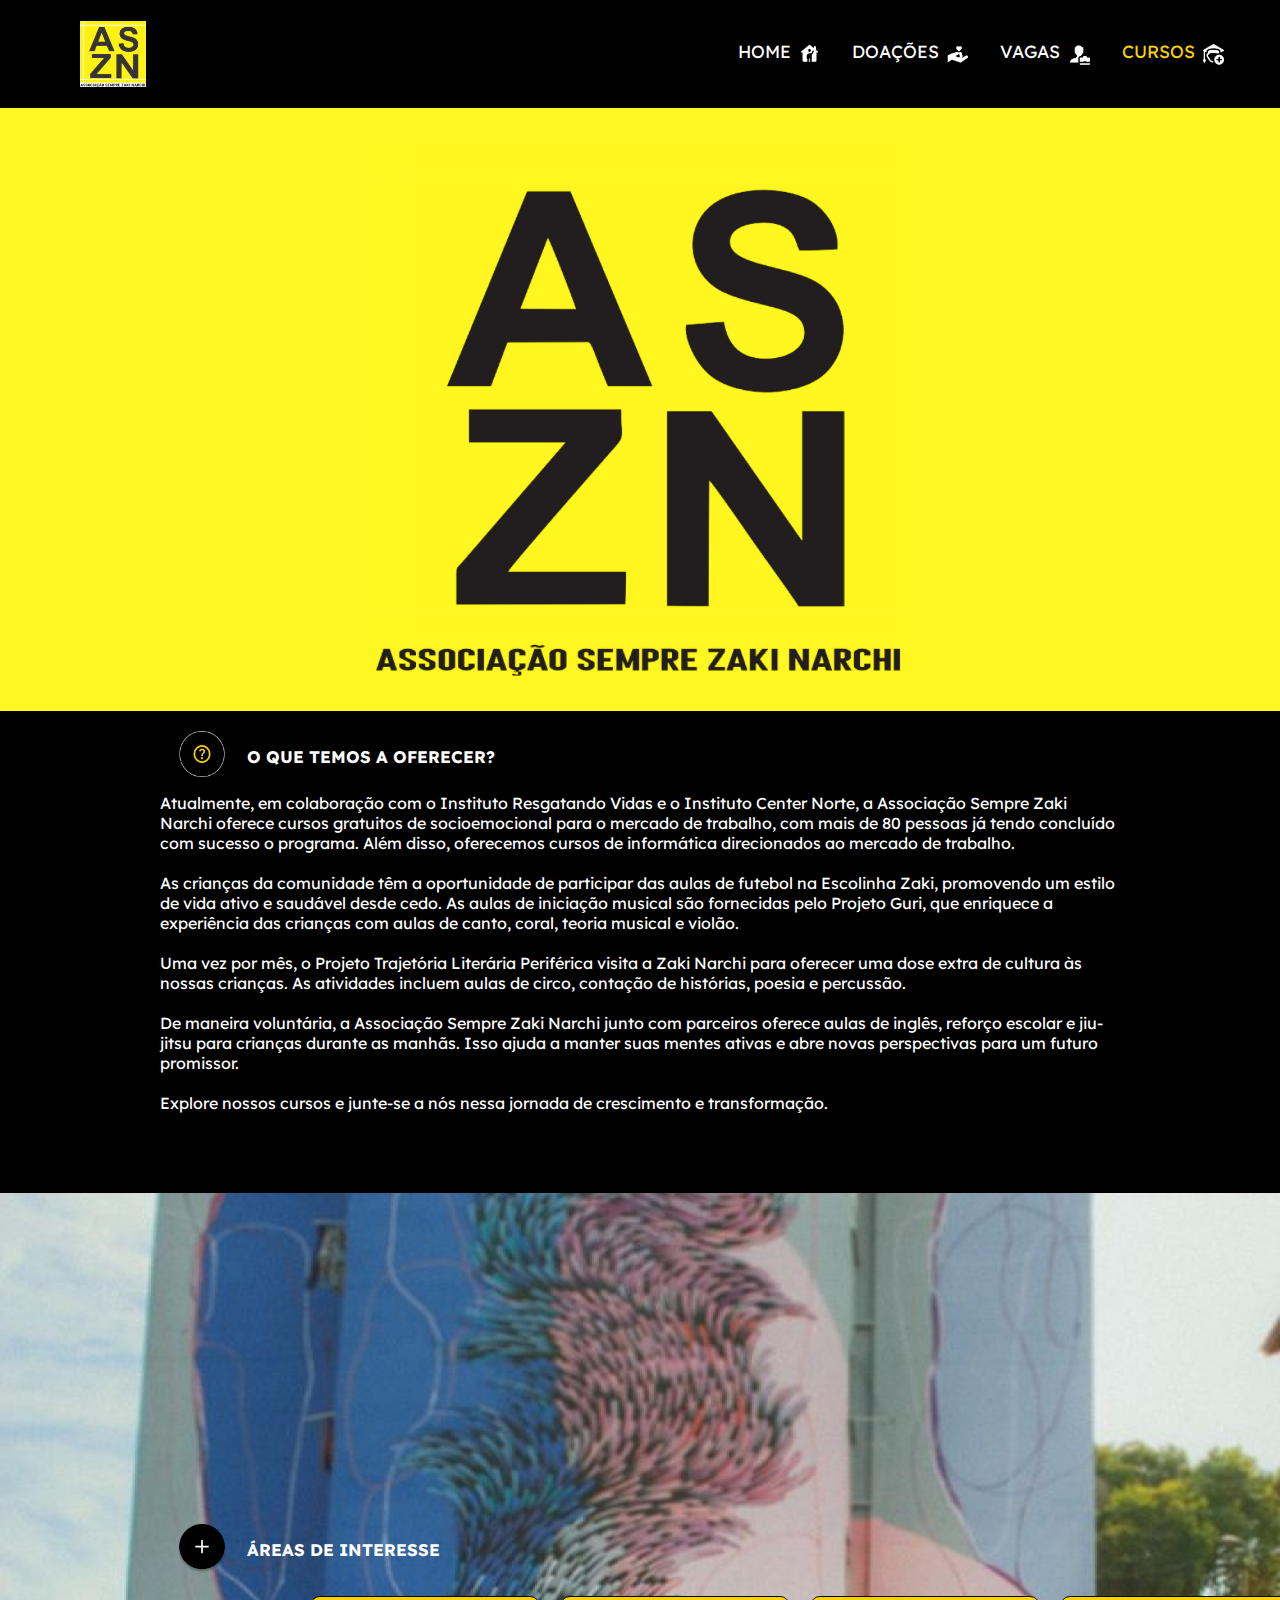
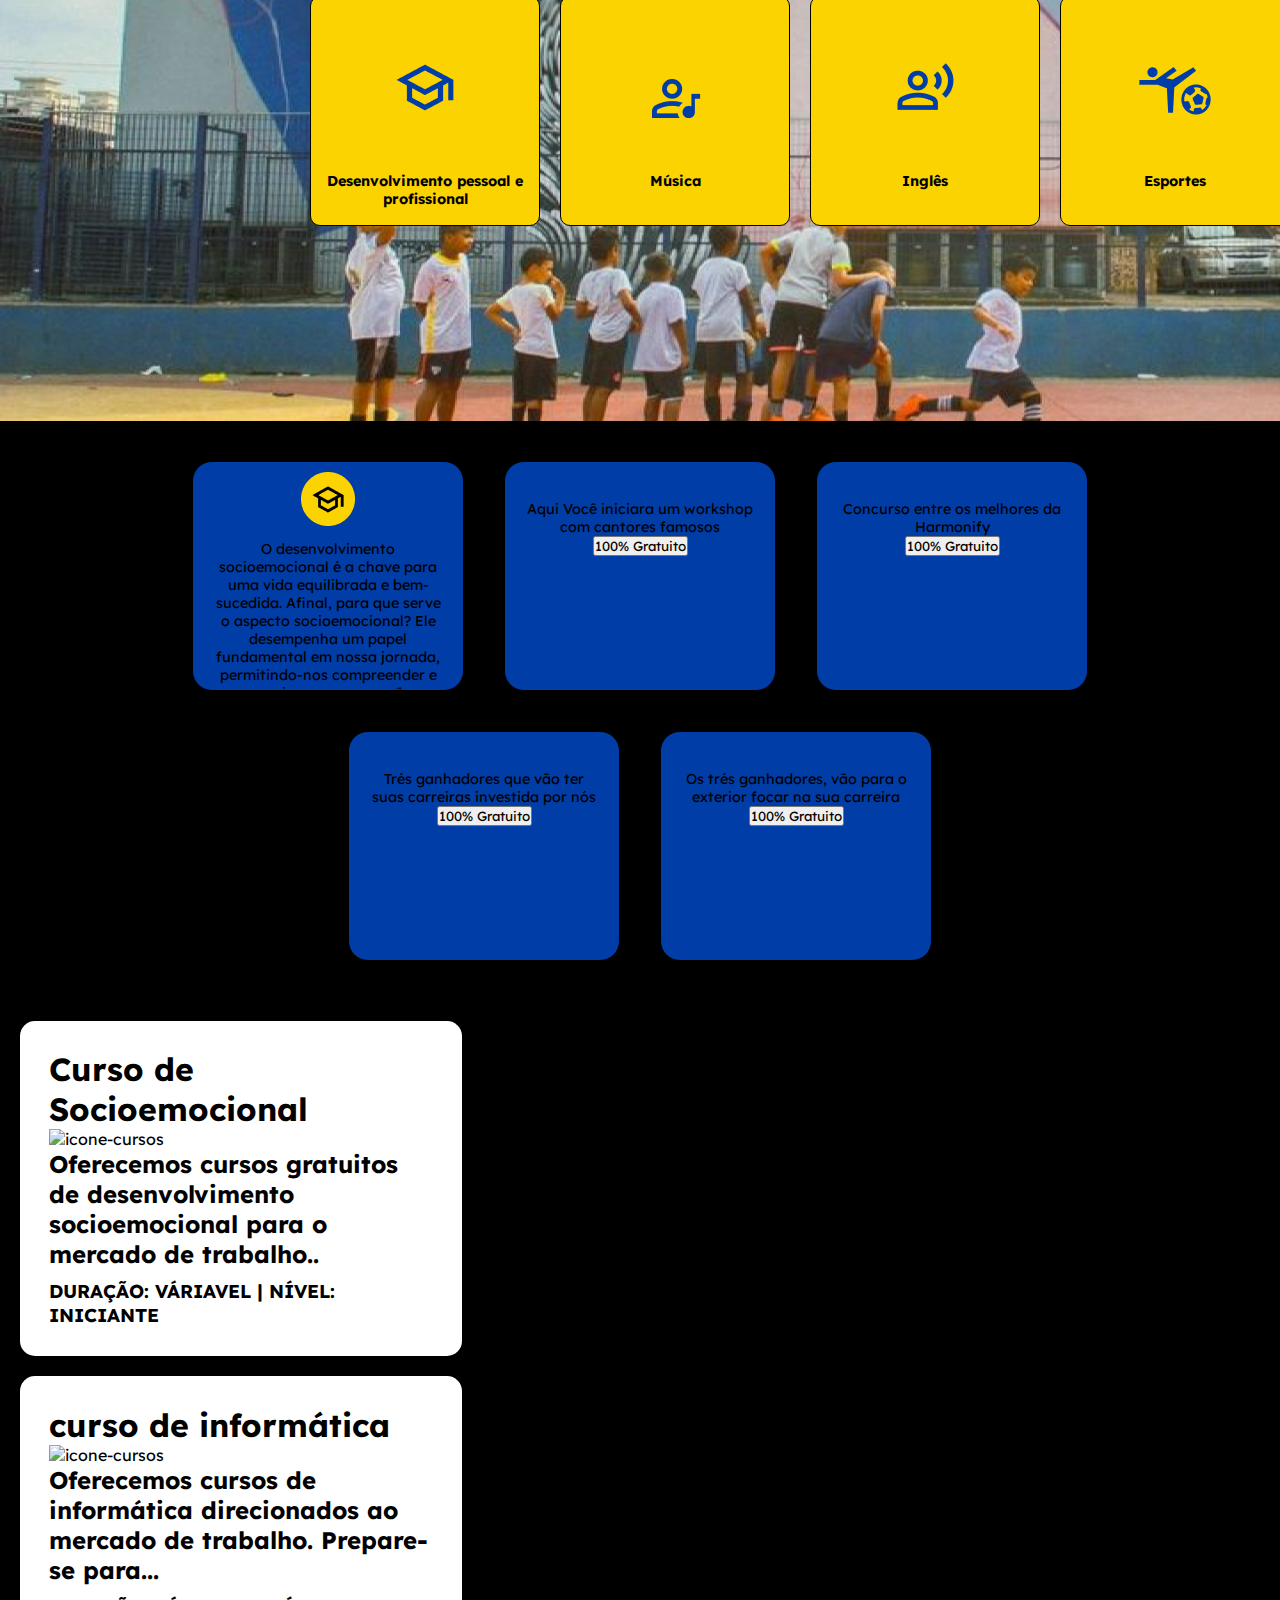
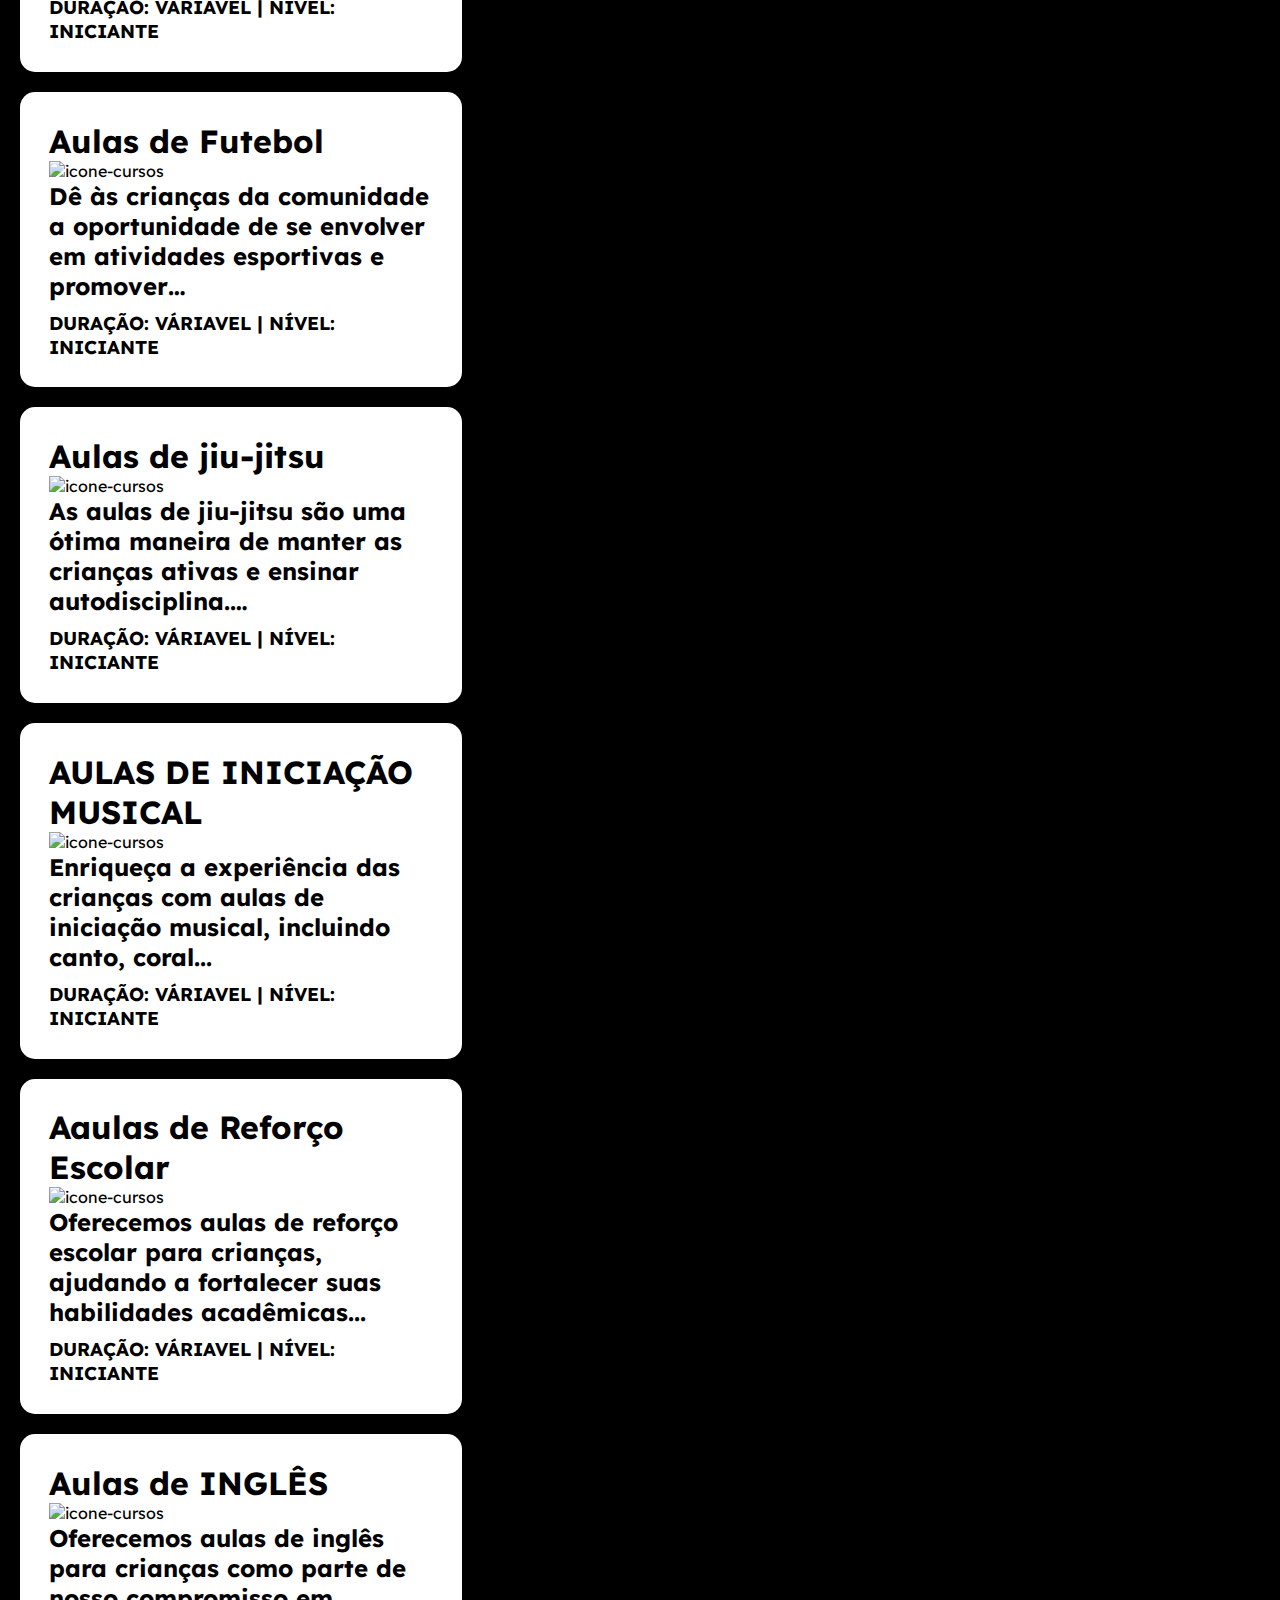
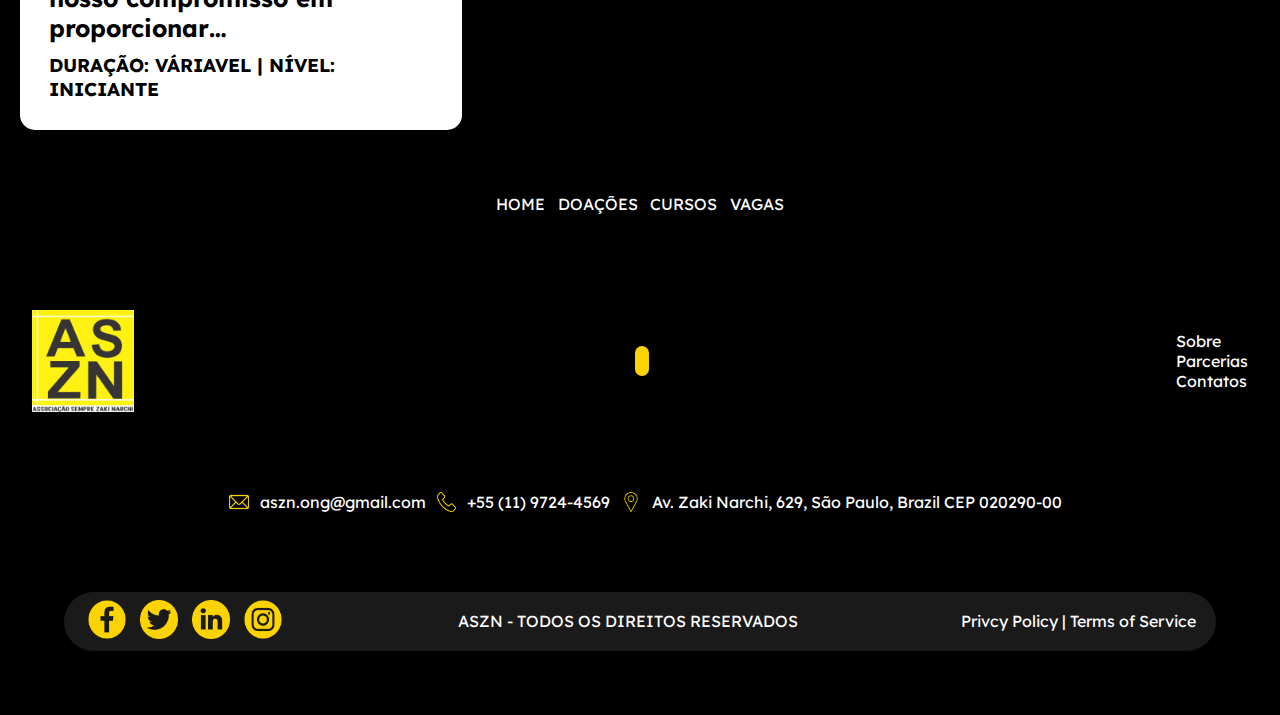
==== commit dfe38cdf: "Ajustes" ====
--- a/cursosASZN.html
+++ b/cursosASZN.html
@@ -88,13 +88,193 @@
         </div>
     </section>
 
+    <!-- <section id="section-aria-cursos">
+    <div class="sobre">
+        <img class="icon" src="./assets/img/cursosASZN/mais.png" alt="icon-mais">
+        <h2>ÁREAS DE INTERESSE</h2>
+    </div>
+
+    <div class="cards-cursos">
+        <div class="card-cursos">
+            <img class="imagem2" src="./assets/img/cursosASZN/card1.png" alt="Desenvolvimento">
+            <h4>Curso de Socioemocional</h4>
+            <p>Oferecemos cursos gratuitos de desenvolvimento socioemocional para o mercado de trabalho...</p>
+            <div class="divisoria"></div>
+            <p>DURAÇÃO</p>
+            <p>VARIÁVEL</p>
+            <div class="divisoria"></div>
+            <p>NÍVEL</p>
+            <p>INICIANTE</p>
+            <div class="popup">
+                <p>Texto completo do curso socioemocional.</p>
+                
+            </div>
+        </div>
+        
+    </div> -->
+
+    <!-- <section>
+        <div class="sobre">
+            <img class="icon" src="./assets/img/cursosASZN/cursos (10).png" alt="icon-sobre">
+            <h2>CONHEÇA NOSSO CURSO MAIS AGREGADOR</h2>
+        </div>
+    </section>
     
-
-
-
-
-
-    
+    <div>
+ <div class="socio-img">
+        <img src="./assets/img/cursosASZN/imagem.jpg" alt="Imagem sobre desenvolvimento socioemocional">
+    </div>
+
+    <div>
+        <p>O desenvolvimento socioemocional é a chave para uma vida equilibrada e bem-sucedida. Afinal, para que serve o aspecto socioemocional? Ele desempenha um papel fundamental em nossa jornada, permitindo-nos compreender e gerenciar nossas emoções, construir relacionamentos saudáveis, tomar decisões sábias e enfrentar desafios com resiliência.</p>
+    </div>
+</div>
+
+    </section> -->
+
+    <main style="background-color: black;">
+        <div class="center">
+            <div class="container1">
+                <!-- Primeiro Card -->
+                <div class="card">
+                    <div class="img" style="text-align: center;">
+                        <img src="assets/img/cursosASZN/i (7).png" alt="">
+                    </div>
+                    <h3></h3>
+                    <div class="content1">
+                        <p>
+                            O desenvolvimento socioemocional é a chave para uma vida equilibrada e bem-sucedida. Afinal, para que serve o aspecto socioemocional? Ele desempenha um papel fundamental em nossa jornada, permitindo-nos compreender e gerenciar nossas emoções, construir relacionamentos saudáveis, tomar decisões sábias e enfrentar desafios com resiliência.
+                        </p>
+                        <button type="button" class="a">Inscreva-se</button>
+                    </div>
+                </div>
+                <!-- Segundo Card -->
+                <div class="card">
+                    <div class="img">
+                        <img src="assets/IMG/2Rose.png" alt="">
+                    </div>
+                    <h6></h6>
+                    <div class="content1">
+                        <p>
+                            Aqui Você iniciara um workshop com cantores famosos
+                        </p>
+                        <button type="button" class="a">100% Gratuito</button>
+                    </div>
+                </div>
+                <!-- Terceiro Card -->
+                <div class="card">
+                    <div class="img">
+                        <img src="assets/IMG/3Rose.png" alt="">
+                    </div>
+                    <h1></h1>
+                    <div class="content1">
+                        <p>
+                            Concurso entre os melhores da Harmonify
+                        </p>
+                        <button type="button" class="a">100% Gratuito</button>
+                    </div>
+                </div>
+                <!-- Quarto Card -->
+                <div class="card">
+                    <div class="img">
+                        <img src="assets/IMG/4Rose.png" alt="">
+                    </div>
+                    <h1></h1>
+                    <div class="content1">
+                        <p>
+                            Trés ganhadores que vão ter suas carreiras investida por nós
+                        </p>
+                        <button type="button" class="a">100% Gratuito</button>
+                    </div>
+                </div>
+                <!-- Quinto Card -->
+                <div class="card">
+                    <div class="img">
+                        <img src="assets/IMG/5Rose.png" alt="">
+                    </div>
+                    <h1></h1>
+                    <div class="content1">
+                        <p>
+                           Os trés ganhadores, vão para o exterior focar na sua carreira
+                        </p>
+                        <button type="button" class="a">100% Gratuito</button>
+                    </div>
+                </div>
+        
+            </div>
+        </div>  
+
+
+
+    <div class="conjunto-vagas">
+        <div class="card-vagas">
+            <h1>Curso de Socioemocional</h1>
+            <img src="" alt="icone-cursos">
+            <h2>Oferecemos cursos gratuitos de desenvolvimento socioemocional para o mercado de trabalho..</p>
+            <h3>DURAÇÃO: VÁRIAVEL | NÍVEL: INICIANTE</h3>
+        </div>
+    </div>
+
+
+    <div class="conjunto-vagas">
+        <div class="card-vagas">
+            <h1>curso de informática</h1>
+            <img src="" alt="icone-cursos">
+            <h2>Oferecemos cursos de informática direcionados ao mercado de trabalho. Prepare-se para...</p>
+            <h3>DURAÇÃO: VÁRIAVEL | NÍVEL: INICIANTE</h3>
+        </div>
+    </div>
+
+
+    <div class="conjunto-vagas">
+        <div class="card-vagas">
+            <h1>Aulas de Futebol</h1>
+            <img src="" alt="icone-cursos">
+            <h2>Dê às crianças da comunidade a oportunidade de se envolver em atividades esportivas e promover…</p>
+            <h3>DURAÇÃO: VÁRIAVEL | NÍVEL: INICIANTE</h3>
+        </div>
+    </div>
+
+
+    <div class="conjunto-vagas">
+        <div class="card-vagas">
+            <h1>Aulas de jiu-jitsu</h1>
+            <img src="" alt="icone-cursos">
+            <h2>As aulas de jiu-jitsu são uma ótima maneira de manter as crianças ativas e ensinar autodisciplina.…</p>
+            <h3>DURAÇÃO: VÁRIAVEL | NÍVEL: INICIANTE</h3>
+        </div>
+    </div>
+
+
+    <div class="conjunto-vagas">
+        <div class="card-vagas">
+            <h1>AULAS DE INICIAÇÃO MUSICAL</h1>
+            <img src="" alt="icone-cursos">
+            <h2>Enriqueça a experiência das crianças com aulas de iniciação musical, incluindo canto, coral...</p>
+            <h3>DURAÇÃO: VÁRIAVEL | NÍVEL: INICIANTE</h3>
+        </div>
+    </div>
+
+
+    <div class="conjunto-vagas">
+        <div class="card-vagas">
+            <h1>Aaulas de Reforço Escolar</h1>
+            <img src="" alt="icone-cursos">
+            <h2>Oferecemos aulas de reforço escolar para crianças, ajudando a fortalecer suas habilidades acadêmicas...</p>
+            <h3>DURAÇÃO: VÁRIAVEL | NÍVEL: INICIANTE</h3>
+        </div>
+    </div>
+
+
+    <div class="conjunto-vagas">
+        <div class="card-vagas">
+            <h1>Aulas de INGLÊS</h1>
+            <img src="" alt="icone-cursos">
+            <h2>Oferecemos aulas de inglês para crianças como parte de nosso compromisso em proporcionar…</p>
+            <h3>DURAÇÃO: VÁRIAVEL | NÍVEL: INICIANTE</h3>
+        </div>
+    </div>
+
 
 
 
@@ -127,8 +307,6 @@
             <button><img id="sobe" src="./assets/img/cursosASZN/cursos (7).png" alt=""></button>
             <ul>
                 <li>Sobre</li>
-                <li>Produtos</li>
-                <li>Comerciantes</li>
                 <li>Parcerias</li>
                 <li>Contatos</li>
             </ul>
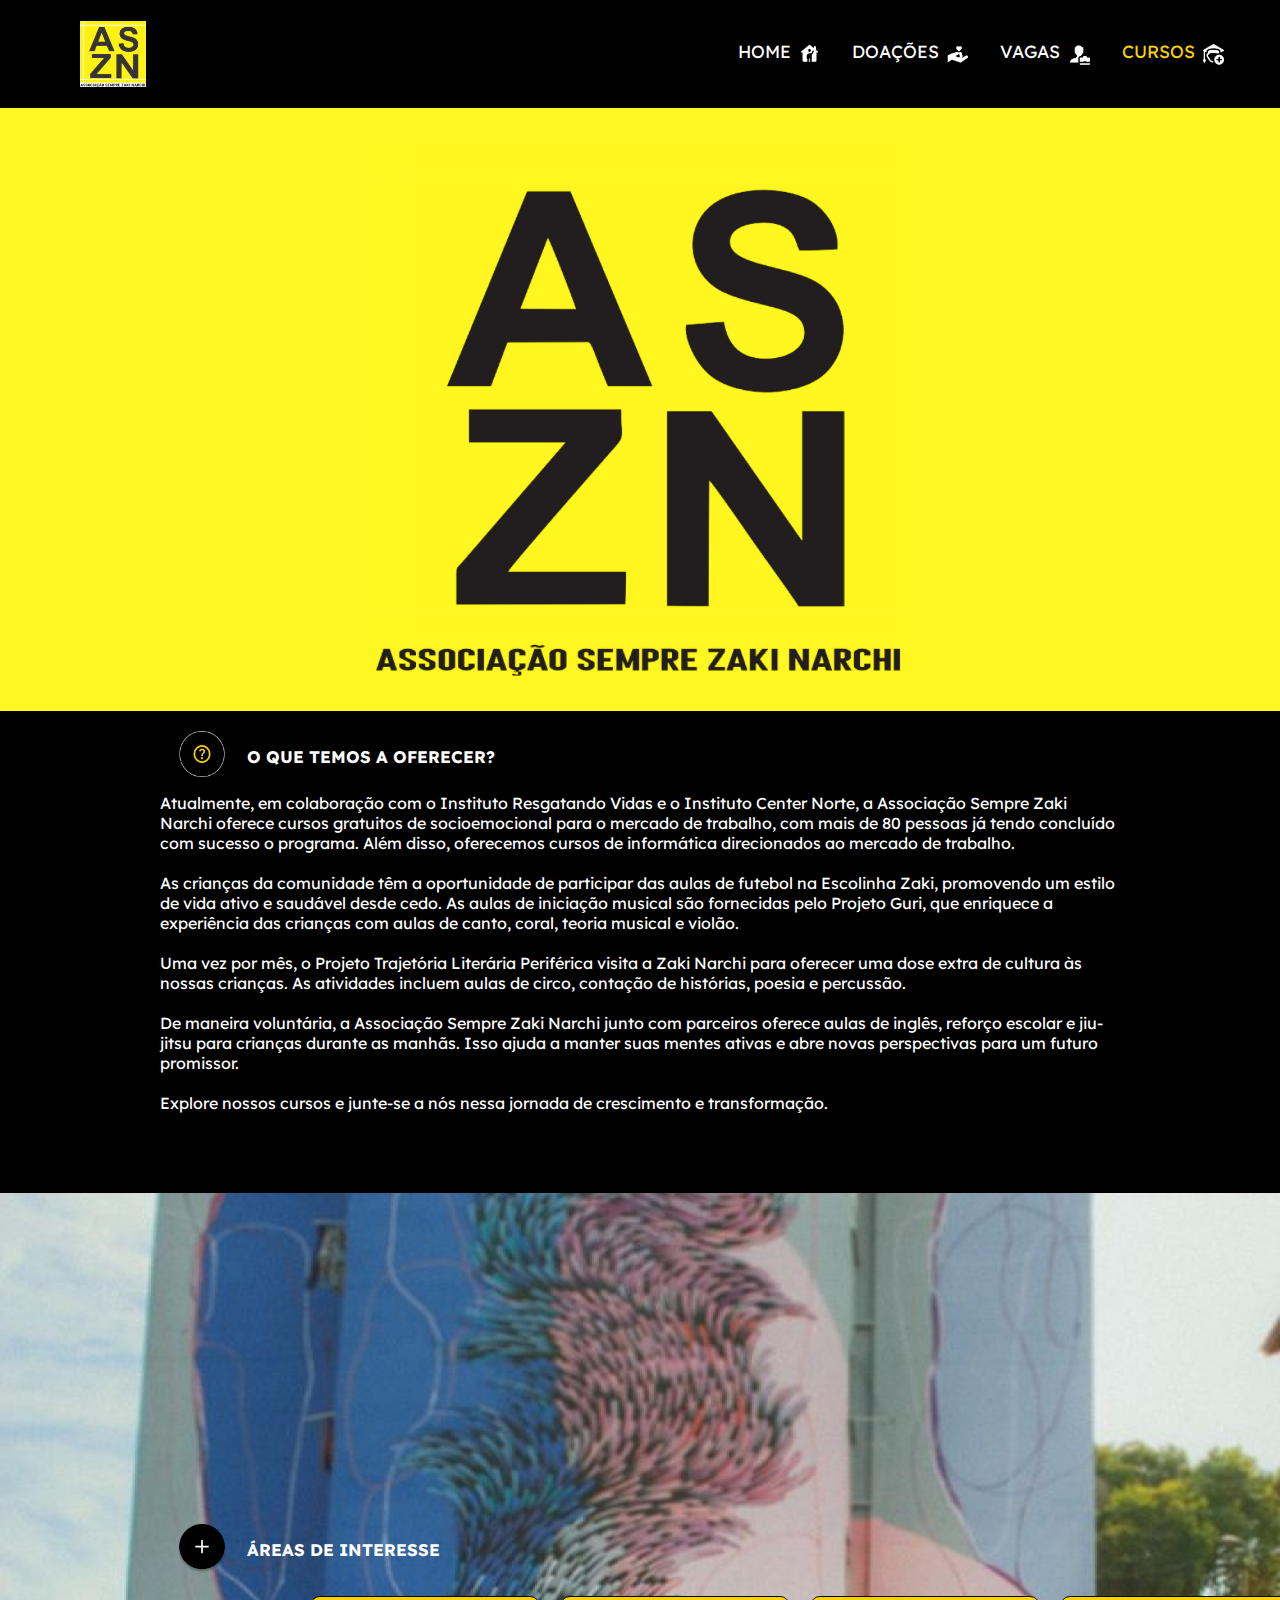
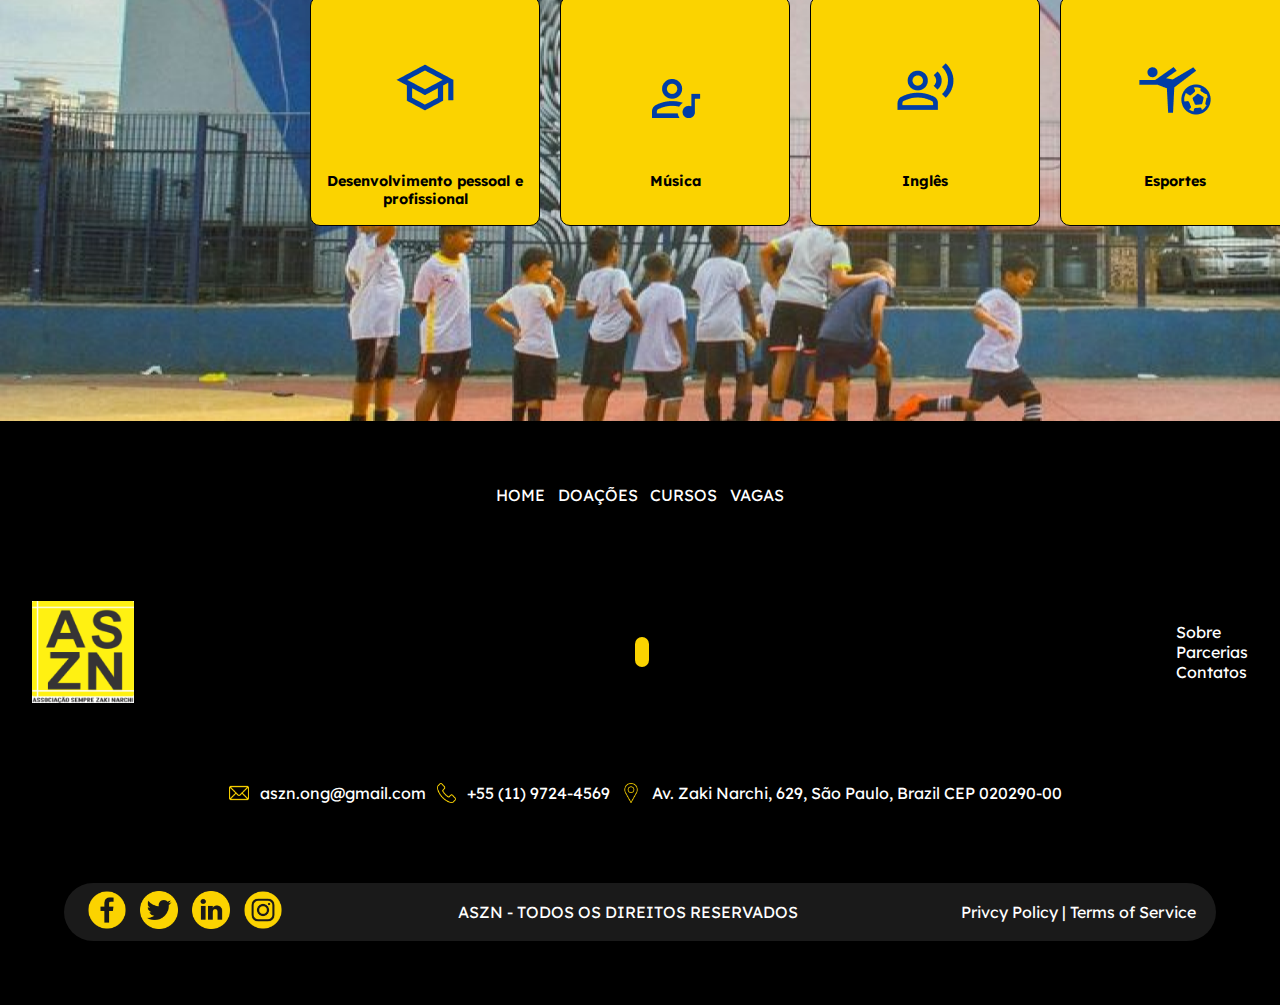
==== commit 7c37762d: "Merge branch 'preMain'" ====
--- a/cursosASZN.html
+++ b/cursosASZN.html
@@ -88,193 +88,13 @@
         </div>
     </section>
 
-    <!-- <section id="section-aria-cursos">
-    <div class="sobre">
-        <img class="icon" src="./assets/img/cursosASZN/mais.png" alt="icon-mais">
-        <h2>ÁREAS DE INTERESSE</h2>
-    </div>
-
-    <div class="cards-cursos">
-        <div class="card-cursos">
-            <img class="imagem2" src="./assets/img/cursosASZN/card1.png" alt="Desenvolvimento">
-            <h4>Curso de Socioemocional</h4>
-            <p>Oferecemos cursos gratuitos de desenvolvimento socioemocional para o mercado de trabalho...</p>
-            <div class="divisoria"></div>
-            <p>DURAÇÃO</p>
-            <p>VARIÁVEL</p>
-            <div class="divisoria"></div>
-            <p>NÍVEL</p>
-            <p>INICIANTE</p>
-            <div class="popup">
-                <p>Texto completo do curso socioemocional.</p>
-                
-            </div>
-        </div>
-        
-    </div> -->
-
-    <!-- <section>
-        <div class="sobre">
-            <img class="icon" src="./assets/img/cursosASZN/cursos (10).png" alt="icon-sobre">
-            <h2>CONHEÇA NOSSO CURSO MAIS AGREGADOR</h2>
-        </div>
-    </section>
     
-    <div>
- <div class="socio-img">
-        <img src="./assets/img/cursosASZN/imagem.jpg" alt="Imagem sobre desenvolvimento socioemocional">
-    </div>
-
-    <div>
-        <p>O desenvolvimento socioemocional é a chave para uma vida equilibrada e bem-sucedida. Afinal, para que serve o aspecto socioemocional? Ele desempenha um papel fundamental em nossa jornada, permitindo-nos compreender e gerenciar nossas emoções, construir relacionamentos saudáveis, tomar decisões sábias e enfrentar desafios com resiliência.</p>
-    </div>
-</div>
-
-    </section> -->
-
-    <main style="background-color: black;">
-        <div class="center">
-            <div class="container1">
-                <!-- Primeiro Card -->
-                <div class="card">
-                    <div class="img" style="text-align: center;">
-                        <img src="assets/img/cursosASZN/i (7).png" alt="">
-                    </div>
-                    <h3></h3>
-                    <div class="content1">
-                        <p>
-                            O desenvolvimento socioemocional é a chave para uma vida equilibrada e bem-sucedida. Afinal, para que serve o aspecto socioemocional? Ele desempenha um papel fundamental em nossa jornada, permitindo-nos compreender e gerenciar nossas emoções, construir relacionamentos saudáveis, tomar decisões sábias e enfrentar desafios com resiliência.
-                        </p>
-                        <button type="button" class="a">Inscreva-se</button>
-                    </div>
-                </div>
-                <!-- Segundo Card -->
-                <div class="card">
-                    <div class="img">
-                        <img src="assets/IMG/2Rose.png" alt="">
-                    </div>
-                    <h6></h6>
-                    <div class="content1">
-                        <p>
-                            Aqui Você iniciara um workshop com cantores famosos
-                        </p>
-                        <button type="button" class="a">100% Gratuito</button>
-                    </div>
-                </div>
-                <!-- Terceiro Card -->
-                <div class="card">
-                    <div class="img">
-                        <img src="assets/IMG/3Rose.png" alt="">
-                    </div>
-                    <h1></h1>
-                    <div class="content1">
-                        <p>
-                            Concurso entre os melhores da Harmonify
-                        </p>
-                        <button type="button" class="a">100% Gratuito</button>
-                    </div>
-                </div>
-                <!-- Quarto Card -->
-                <div class="card">
-                    <div class="img">
-                        <img src="assets/IMG/4Rose.png" alt="">
-                    </div>
-                    <h1></h1>
-                    <div class="content1">
-                        <p>
-                            Trés ganhadores que vão ter suas carreiras investida por nós
-                        </p>
-                        <button type="button" class="a">100% Gratuito</button>
-                    </div>
-                </div>
-                <!-- Quinto Card -->
-                <div class="card">
-                    <div class="img">
-                        <img src="assets/IMG/5Rose.png" alt="">
-                    </div>
-                    <h1></h1>
-                    <div class="content1">
-                        <p>
-                           Os trés ganhadores, vão para o exterior focar na sua carreira
-                        </p>
-                        <button type="button" class="a">100% Gratuito</button>
-                    </div>
-                </div>
-        
-            </div>
-        </div>  
 
 
 
-    <div class="conjunto-vagas">
-        <div class="card-vagas">
-            <h1>Curso de Socioemocional</h1>
-            <img src="" alt="icone-cursos">
-            <h2>Oferecemos cursos gratuitos de desenvolvimento socioemocional para o mercado de trabalho..</p>
-            <h3>DURAÇÃO: VÁRIAVEL | NÍVEL: INICIANTE</h3>
-        </div>
-    </div>
 
 
-    <div class="conjunto-vagas">
-        <div class="card-vagas">
-            <h1>curso de informática</h1>
-            <img src="" alt="icone-cursos">
-            <h2>Oferecemos cursos de informática direcionados ao mercado de trabalho. Prepare-se para...</p>
-            <h3>DURAÇÃO: VÁRIAVEL | NÍVEL: INICIANTE</h3>
-        </div>
-    </div>
-
-
-    <div class="conjunto-vagas">
-        <div class="card-vagas">
-            <h1>Aulas de Futebol</h1>
-            <img src="" alt="icone-cursos">
-            <h2>Dê às crianças da comunidade a oportunidade de se envolver em atividades esportivas e promover…</p>
-            <h3>DURAÇÃO: VÁRIAVEL | NÍVEL: INICIANTE</h3>
-        </div>
-    </div>
-
-
-    <div class="conjunto-vagas">
-        <div class="card-vagas">
-            <h1>Aulas de jiu-jitsu</h1>
-            <img src="" alt="icone-cursos">
-            <h2>As aulas de jiu-jitsu são uma ótima maneira de manter as crianças ativas e ensinar autodisciplina.…</p>
-            <h3>DURAÇÃO: VÁRIAVEL | NÍVEL: INICIANTE</h3>
-        </div>
-    </div>
-
-
-    <div class="conjunto-vagas">
-        <div class="card-vagas">
-            <h1>AULAS DE INICIAÇÃO MUSICAL</h1>
-            <img src="" alt="icone-cursos">
-            <h2>Enriqueça a experiência das crianças com aulas de iniciação musical, incluindo canto, coral...</p>
-            <h3>DURAÇÃO: VÁRIAVEL | NÍVEL: INICIANTE</h3>
-        </div>
-    </div>
-
-
-    <div class="conjunto-vagas">
-        <div class="card-vagas">
-            <h1>Aaulas de Reforço Escolar</h1>
-            <img src="" alt="icone-cursos">
-            <h2>Oferecemos aulas de reforço escolar para crianças, ajudando a fortalecer suas habilidades acadêmicas...</p>
-            <h3>DURAÇÃO: VÁRIAVEL | NÍVEL: INICIANTE</h3>
-        </div>
-    </div>
-
-
-    <div class="conjunto-vagas">
-        <div class="card-vagas">
-            <h1>Aulas de INGLÊS</h1>
-            <img src="" alt="icone-cursos">
-            <h2>Oferecemos aulas de inglês para crianças como parte de nosso compromisso em proporcionar…</p>
-            <h3>DURAÇÃO: VÁRIAVEL | NÍVEL: INICIANTE</h3>
-        </div>
-    </div>
-
+    
 
 
 
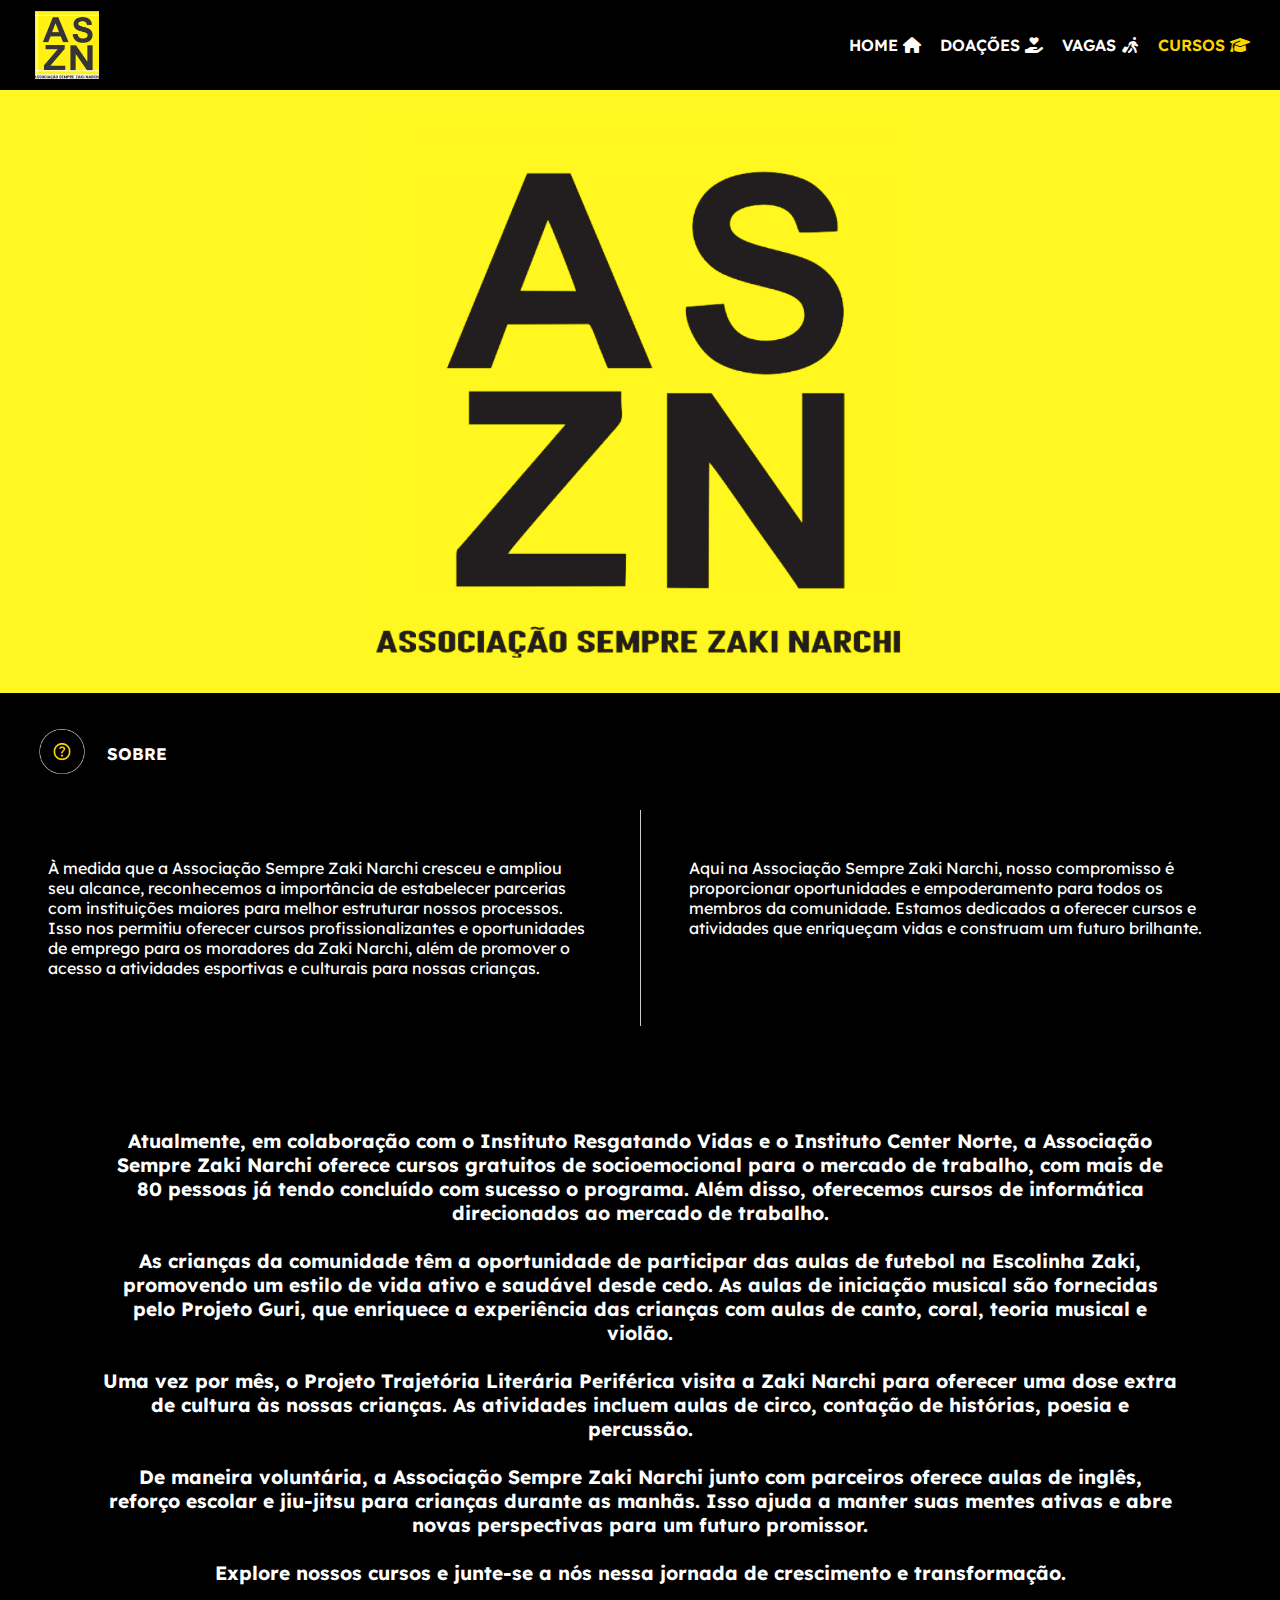
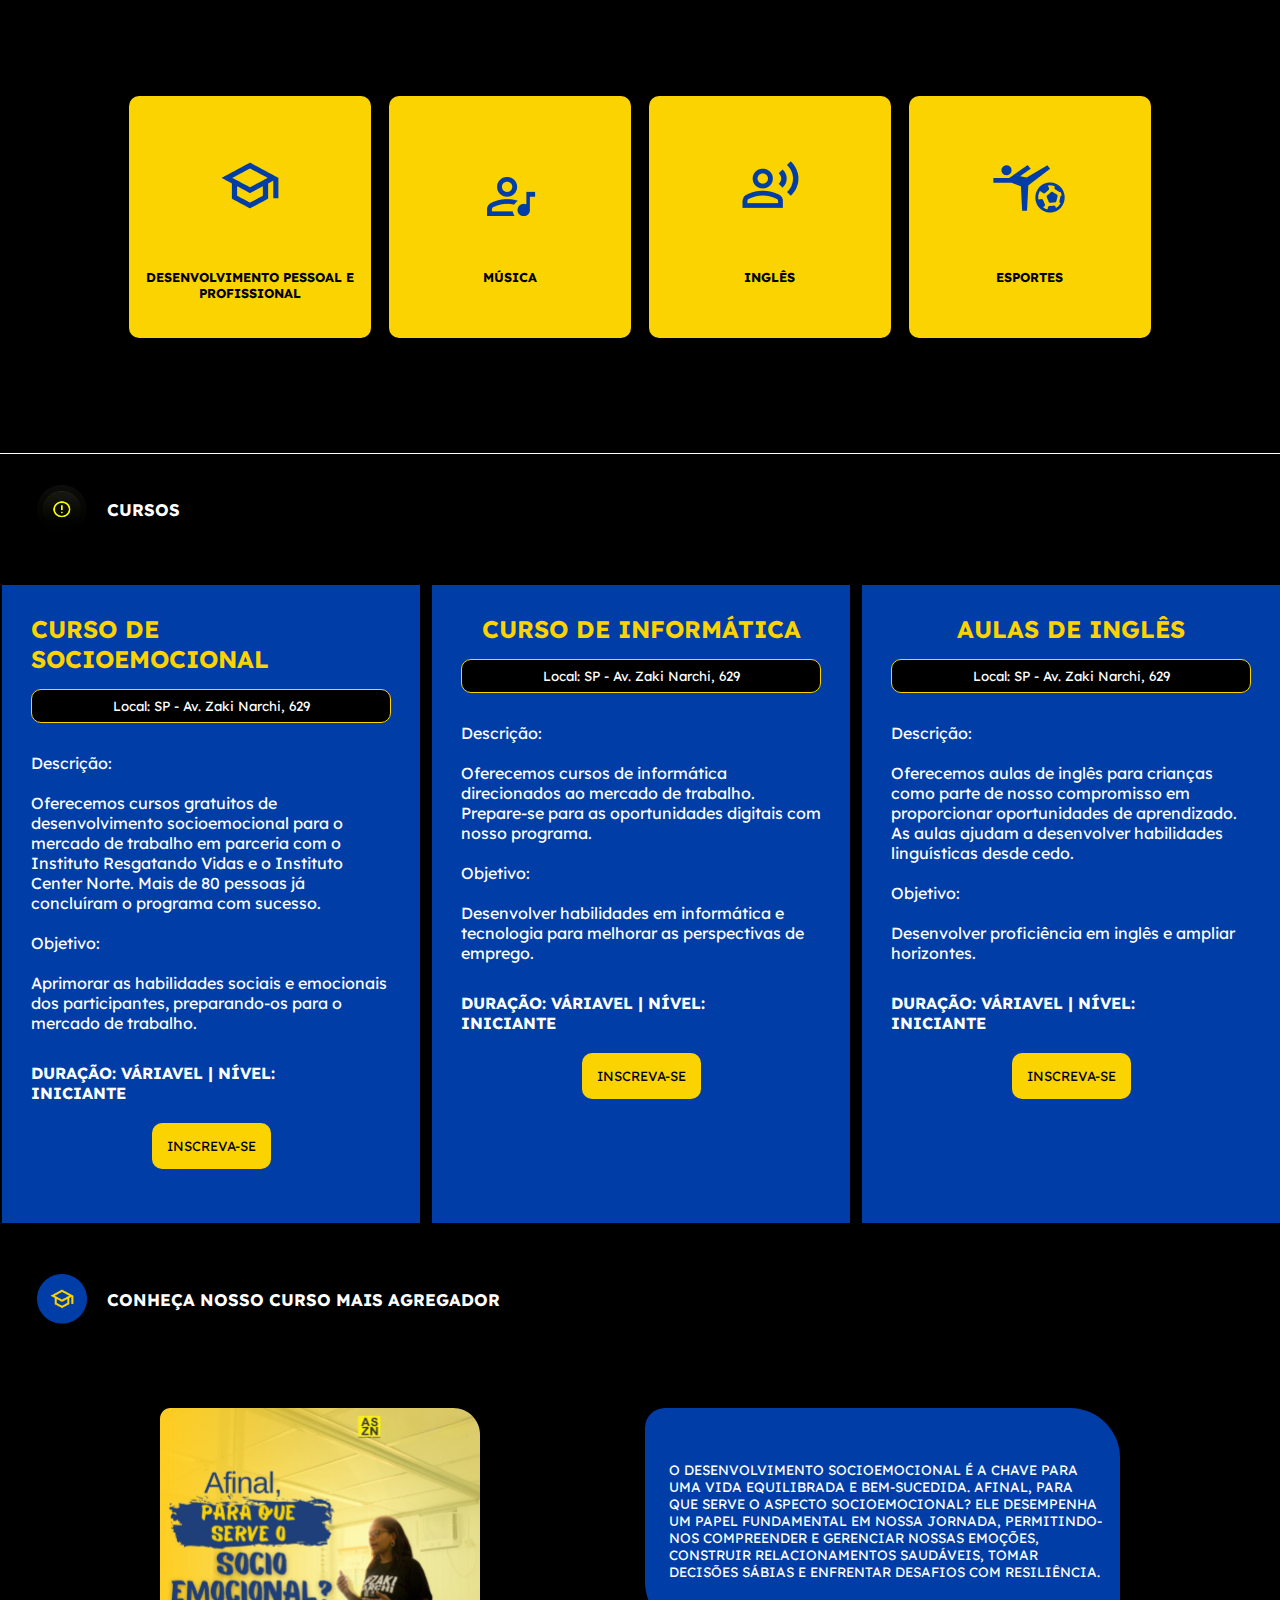
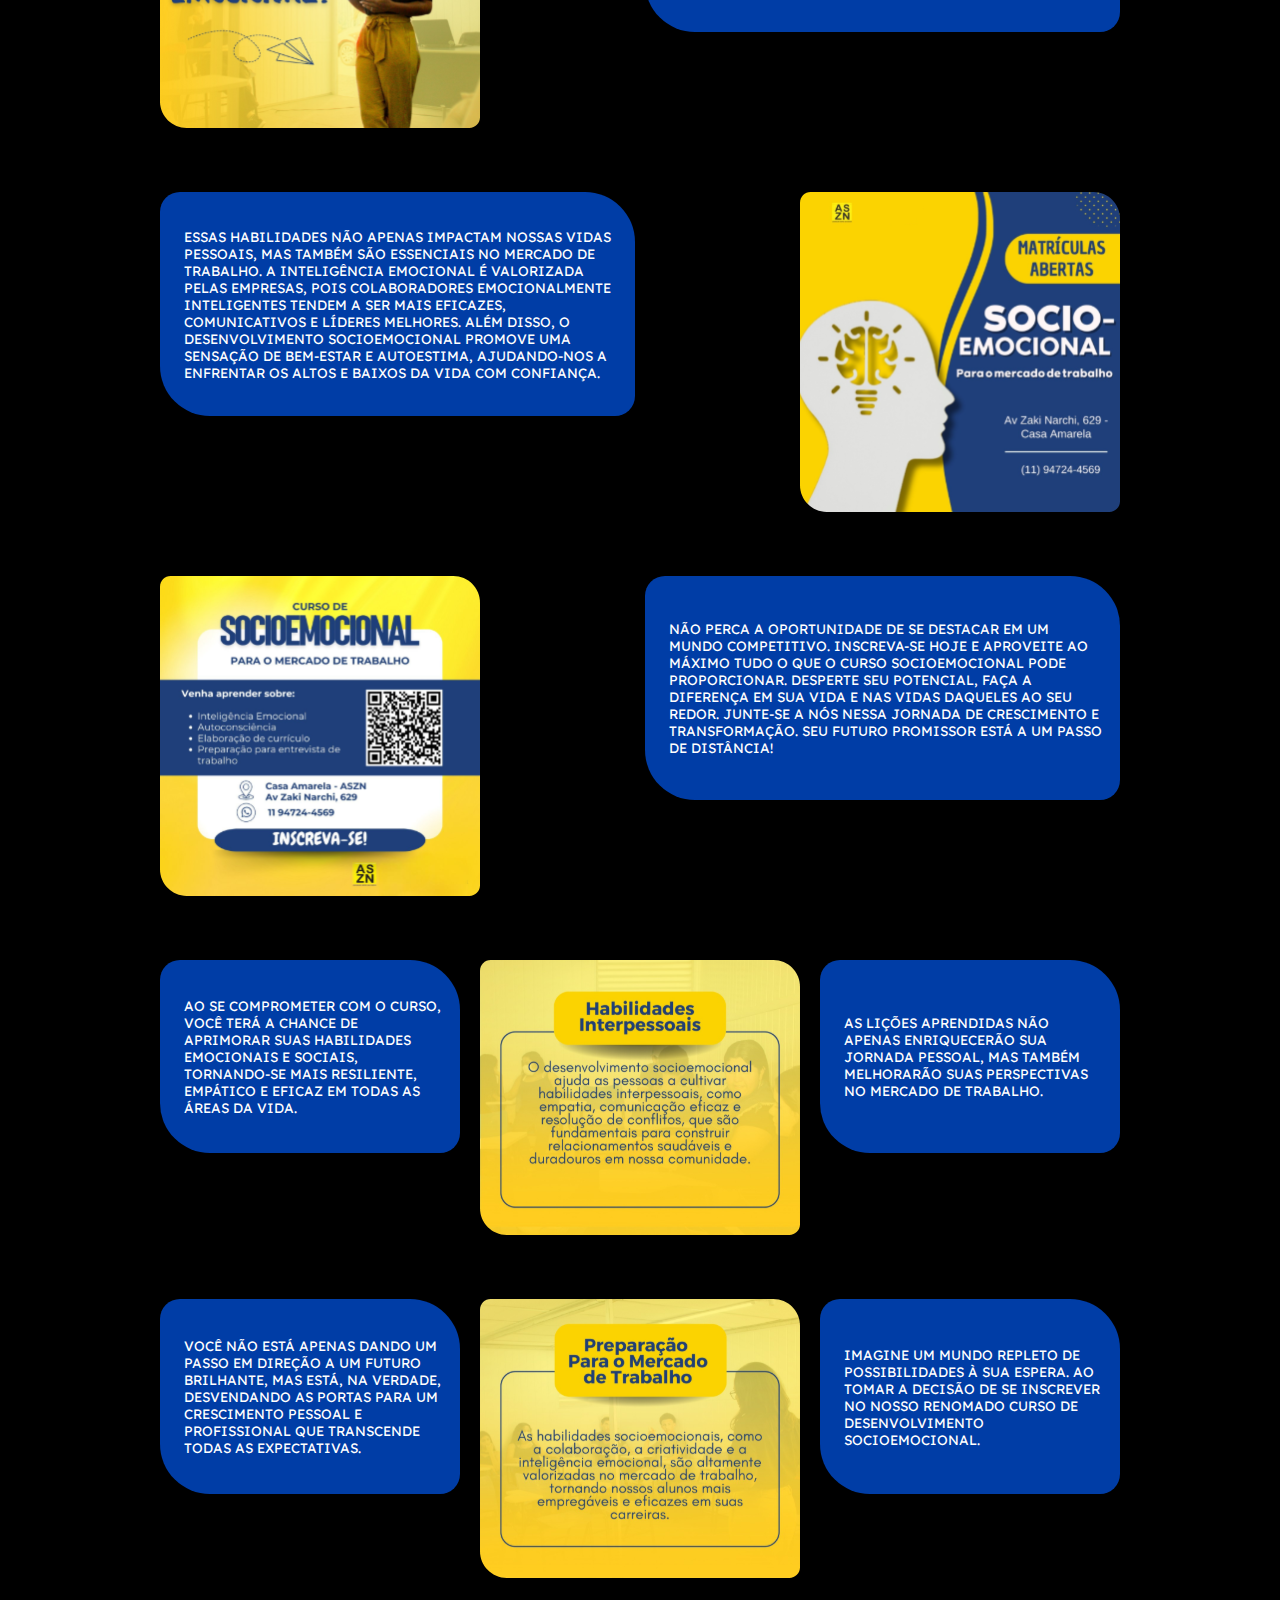
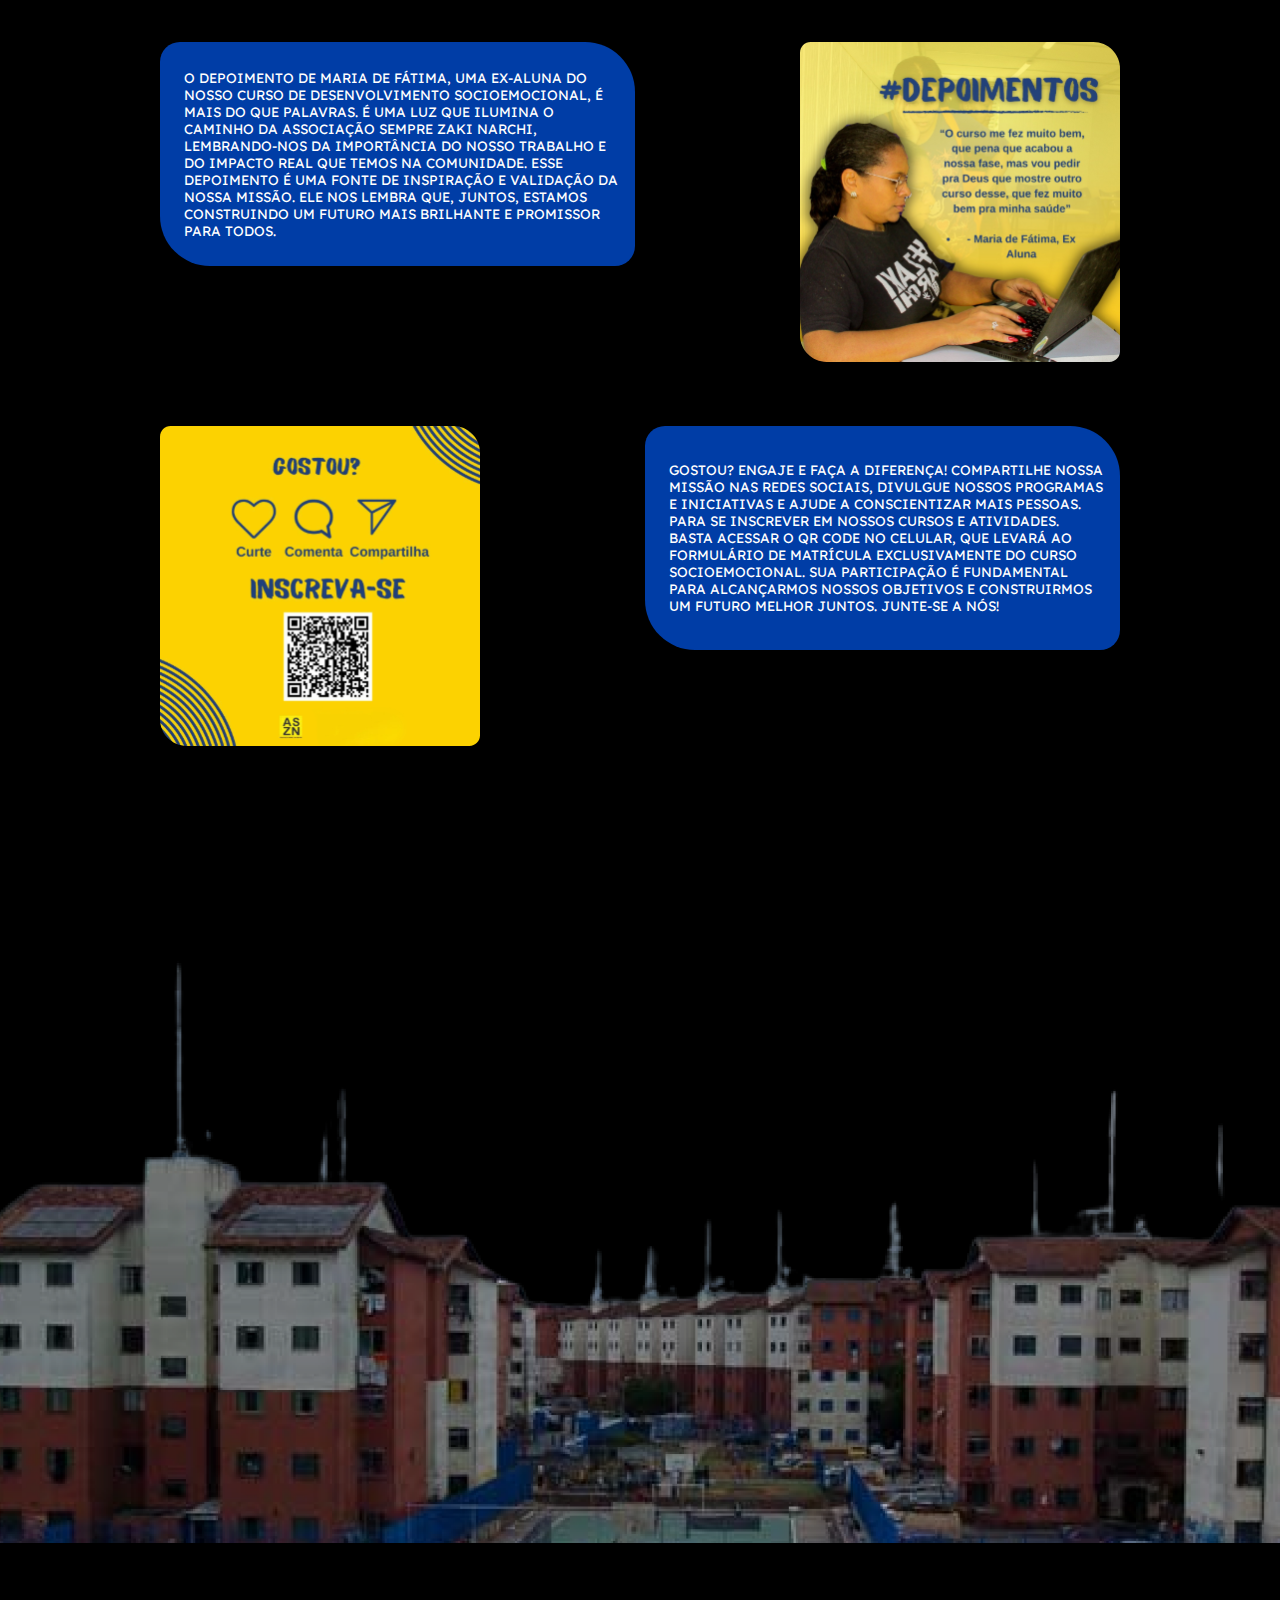
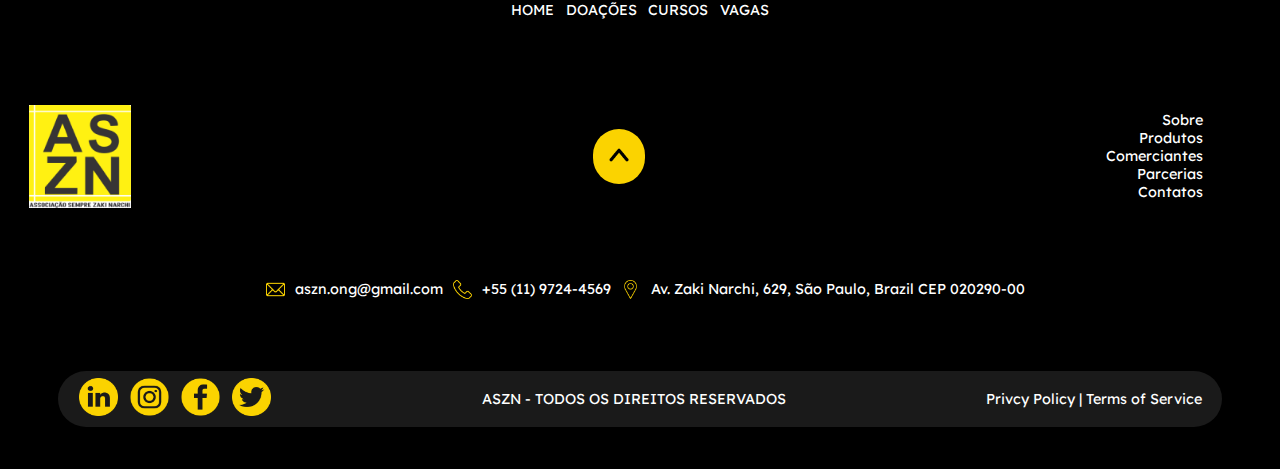
==== commit d4b71af1: "up" ====
--- a/cursosASZN.html
+++ b/cursosASZN.html
@@ -5,154 +5,449 @@
     <meta charset="UTF-8">
     <meta name="viewport" content="width=device-width, initial-scale=1.0">
     <link rel="stylesheet" href="./assets/CSS/cursosASZN.css">
-    <link rel="Icon" href="./assets/img/cursosASZN/ASZN.png">
+    <link rel="Icon" href="./assets/img/Vagas/ASZN.png">
+
+    <script src="https://code.jquery.com/jquery-3.6.4.min.js"></script>
+    <link rel="stylesheet" href="https://cdnjs.cloudflare.com/ajax/libs/OwlCarousel2/2.3.4/assets/owl.carousel.min.css">
+    <link rel="stylesheet"
+        href="https://cdnjs.cloudflare.com/ajax/libs/OwlCarousel2/2.3.4/assets/owl.theme.default.min.css">
+    <link rel="stylesheet"
+        href="https://cdnjs.cloudflare.com/ajax/libs/OwlCarousel2/2.3.4/assets/owl.theme.default.min.css">
+
+
+    <link rel="stylesheet" href="https://cdnjs.cloudflare.com/ajax/libs/font-awesome/6.4.2/css/all.min.css" />
     <title>Associação Zaki Narchi</title>
 </head>
 
 <body>
-    <header>
-        <nav>
-            <img class="Logo" src="./assets/img/cursosASZN/ASZN.png" alt="Logo">
-            <ul class="navbar">
-                <li class="header-menu"><a href="./indexASZN.html">HOME</a><img src="./assets/img/cursosASZN/Home.png"
-                        alt="icone-home">
-                </li>
-                <li class="header-menu"><a href="./doaçõesASZN.html">DOAÇÕES</a><img
-                        src="./assets/img/cursosASZN/Doacoes.png" alt="icone-doacoes"></li>
-                <li class="header-menu"><a href="./vagasASZN.html">VAGAS</a><img src="./assets/img/cursosASZN/Vagas.png"
-                        alt="icone-vagas"></li>
-                <li class="header-menu"><a class="cor-selecao" href="./cursosASZN.html">CURSOS</a><img
-                        src="./assets/img/cursosASZN/Cursos.png" alt="icone-cursos"></li>
-            </ul>
-        </nav>
-    </header>
-
-    <main>
-        <img class="Principal" src="./assets/img/Vagas/Principal.png" alt="">
-    </main>
-
-
-    <section id="section-initial">
-        <div class="sobre">
-            <img class="icon" src="./assets/img/cursosASZN/sobre.png" alt="icon-sobre">
-            <h2>O QUE TEMOS A OFERECER?</h2>
+
+    <main class="container">
+
+        <div id="myNav" class="overlay">
+            <a href="javascript:void(0)" class="closebtn" onclick="closeNav()">
+                <i class="fa-solid fa-x"></i>
+            </a>
+
+            <div class="overlay-content">
+                <a href="indexASZN.html">Home</a>
+                <a href="doaçõesASZN.html">Doações</a>
+                <a href="vagasASZN.html">Vagas</a>
+                <a href="cursosASZN.html">Cursos</a>
+            </div>
         </div>
-        <p>Atualmente, em colaboração com o Instituto Resgatando Vidas e o Instituto Center Norte, a Associação Sempre
-            Zaki
-            Narchi oferece cursos gratuitos de socioemocional para o mercado de trabalho, com mais de 80 pessoas já
-            tendo
-            concluído com sucesso o programa. Além disso, oferecemos cursos de informática direcionados ao mercado de
-            trabalho.
-            <br><br>
-            As crianças da comunidade têm a oportunidade de participar das aulas de futebol na Escolinha Zaki,
-            promovendo um
-            estilo de vida ativo e saudável desde cedo. As aulas de iniciação musical são fornecidas pelo Projeto Guri,
-            que
-            enriquece a experiência das crianças com aulas de canto, coral, teoria musical e violão.
-            <br><br>
-            Uma vez por mês, o Projeto Trajetória Literária Periférica visita a Zaki Narchi para oferecer uma dose extra
-            de
-            cultura às nossas crianças. As atividades incluem aulas de circo, contação de histórias, poesia e percussão.
-            <br><br>
-            De maneira voluntária, a Associação Sempre Zaki Narchi junto com parceiros oferece aulas de inglês, reforço
-            escolar e jiu-jitsu para crianças durante as manhãs. Isso ajuda a manter suas mentes ativas e abre novas
-            perspectivas para um futuro promissor.
-            <br><br>
-            Explore nossos cursos e junte-se a nós nessa jornada de crescimento e transformação.
-        </p>
-
-    </section>
-
-    <section id="section-aria">
-        <div class="sobre">
-            <img class="icon" src="./assets/img/cursosASZN/mais.png" alt="icon-mais">
-            <h2>ÁREAS DE INTERESSE</h2>
-        </div>
-        <div class="cards">
-            <div class="card">
-                <img class="imagem2" src="./assets/img/cursosASZN/card1.png" alt="Desenvolvimento">
-                <h4>Desenvolvimento pessoal e <br> profissional</h4>
-            </div>
-            <div class="card">
-                <img class="imagem2" src="./assets/img/cursosASZN/card2.png" alt="Desenvolvimento">
-                <h4>Música</h4>
-            </div>
-            <div class="card">
-                <img class="imagem2" src="./assets/img/cursosASZN/card3.png" alt="Desenvolvimento">
-                <h4>Inglês</h4>
-            </div>
-            <div class="card">
-                <img class="imagem2" src="./assets/img/cursosASZN/card4.png" alt="Desenvolvimento">
-                <h4>Esportes</h4>
-            </div>
-        </div>
-    </section>
-
-    
-
-
-
-
-
-    
-
-
-
-
-
-
-
-
-
-
-
-
-
-
-
-
-
-
-
-
-    <footer>
-        <ul class="nave-footer">
-            <li>HOME</li>
-            <li>DOAÇÕES</li>
-            <li>CURSOS</li>
-            <li>VAGAS</li>
-        </ul>
-        <div class="informa-footer">
-            <img src="./assets/img/cursosASZN/ASZN.png" alt="ASZN">
-            <button><img id="sobe" src="./assets/img/cursosASZN/cursos (7).png" alt=""></button>
-            <ul>
-                <li>Sobre</li>
-                <li>Parcerias</li>
-                <li>Contatos</li>
-            </ul>
-        </div>
-        <div class="req-footer">
-            <img src="./assets/img/cursosASZN/./e-mail.png" alt="Email">
-            <p>aszn.ong@gmail.com</p>
-            <img src="./assets/img/cursosASZN/telefone.png" alt="Telefone">
-            <p>+55 (11) 9724-4569</p>
-            <img src="./assets/img/cursosASZN/local.png" alt="Local">
-            <p>Av. Zaki Narchi, 629, São Paulo, Brazil CEP 020290-00</p>
-        </div>
-        <div class="final-footer">
-            <div class="redes-footer">
-                <img src="./assets/img/cursosASZN/facebook.png" alt="Facebook-Aszn">
-                <img src="./assets/img/cursosASZN/twitter.png" alt="Twitter-Aszn">
-                <img src="./assets/img/cursosASZN/linkedin.png" alt="Linkedin-Aszn">
-                <img src="./assets/img/cursosASZN/instagram.png" alt="Intagram-Aszn">
-            </div>
-            <p>ASZN - TODOS OS DIREITOS RESERVADOS</p>
-            <p>Privcy Policy | Terms of Service</p>
-        </div>
-    </footer>
-
-
-    <script src="./assets/JS/cursosASZN.js"></script>
+
+        <header>
+            <a href="#">
+                <img src="assets/img/logo/logoASZN.png" alt="Logo" />
+            </a>
+
+            <nav id="myNavbar">
+                <a href="indexASZN.html"><span>Home</span><i class="fa-solid fa-house"></i></a>
+                <a href="doaçõesASZN.html"><span>Doações</span><i class="fa-solid fa-hand-holding-heart"></i></a>
+                <a href="vagasASZN.html"><span>Vagas</span><i class="fa-solid fa-person-walking-luggage"></i></a>
+                <a id="cursos" href="cursosASZN.html"><span>Cursos</span><i class="fa-solid fa-graduation-cap"></i></a>
+                <a href="javascript:void(0);" class="nav-button" onclick="toggleNavbar()">
+                    <i class="fa-solid fa-bars"></i>
+                </a>
+            </nav>
+        </header>
+
+        <main>
+            <img class="Principal" src="./assets/img/Vagas/Principal.png" alt="">
+            <div class="sobre">
+                <img class="icon" src="./assets/img/cursosASZN/sobre.png" alt="icon-sobre">
+                <h2>SOBRE</h2>
+            </div>
+            <div class="containeer">
+                <div class="column">
+
+                    <p>À medida que a Associação Sempre Zaki Narchi cresceu e ampliou seu alcance, reconhecemos a
+                        importância de estabelecer parcerias com instituições maiores para melhor estruturar nossos
+                        processos. Isso nos permitiu oferecer cursos profissionalizantes e oportunidades de emprego para
+                        os
+                        moradores da Zaki Narchi, além de promover o acesso a atividades esportivas e culturais para
+                        nossas
+                        crianças.
+
+                    </p>
+                </div>
+                <div class="column">
+
+                    <p>Aqui na Associação Sempre Zaki Narchi, nosso compromisso é proporcionar oportunidades e
+                        empoderamento
+                        para todos os membros da comunidade. Estamos dedicados a oferecer cursos e atividades que
+                        enriqueçam
+                        vidas e construam um futuro brilhante.</p>
+                </div>
+            </div>
+
+            </div>
+            <div class="texto-aszn">
+                <h2>Atualmente, em colaboração com o Instituto Resgatando Vidas e o Instituto Center Norte, a Associação
+                    Sempre Zaki Narchi oferece cursos gratuitos de socioemocional para o mercado de trabalho, com mais
+                    de 80
+                    pessoas já tendo concluído com sucesso o programa. Além disso, oferecemos cursos de informática
+                    direcionados ao mercado de trabalho.
+                    <br>
+
+                    <br>
+                    As crianças da comunidade têm a oportunidade de participar das aulas de futebol na Escolinha Zaki,
+                    promovendo um estilo de vida ativo e saudável desde cedo. As aulas de iniciação musical são
+                    fornecidas
+                    pelo Projeto Guri, que enriquece a experiência das crianças com aulas de canto, coral, teoria
+                    musical e
+                    violão.
+                    <br>
+
+                    <br>
+                    Uma vez por mês, o Projeto Trajetória Literária Periférica visita a Zaki Narchi para oferecer uma
+                    dose
+                    extra de cultura às nossas crianças. As atividades incluem aulas de circo, contação de histórias,
+                    poesia
+                    e percussão.
+                    <br>
+
+                    <br>
+                    De maneira voluntária, a Associação Sempre Zaki Narchi junto com parceiros oferece aulas de inglês,
+                    reforço escolar e jiu-jitsu para crianças durante as manhãs. Isso ajuda a manter suas mentes ativas
+                    e
+                    abre novas perspectivas para um futuro promissor.
+                    <br><br>
+
+                    Explore nossos cursos e junte-se a nós nessa jornada de crescimento e transformação.
+
+
+                </h2>
+            </div>
+
+            <div class="cards">
+                <div class="card">
+                    <img class="imagem2" src="./assets/img/cursosASZN/card1.png" alt="Desenvolvimento">
+                    <h4>Desenvolvimento pessoal e <br> profissional</h4>
+                </div>
+                <div class="card">
+                    <img class="imagem2" src="./assets/img/cursosASZN/card2.png" alt="Desenvolvimento">
+                    <h4>MÚSICA</h4>
+                </div>
+                <div class="card">
+                    <img class="imagem2" src="./assets/img/cursosASZN/card3.png" alt="Desenvolvimento">
+                    <h4>INGLÊS</h4>
+                </div>
+                <div class="card">
+                    <img class="imagem2" src="./assets/img/cursosASZN/card4.png" alt="Desenvolvimento">
+                    <h4>ESPORTES</h4>
+                </div>
+            </div>
+
+
+            <div class="sobre">
+                <img class="icon" src="./assets/img/Vagas/Icon2.png" alt="icon-sobre">
+                <h2>CURSOS</h2>
+            </div>
+
+            <div class="owl-carousel">
+                <div class="conjunto-vagas">
+                    <div class="card-vagas">
+                        <h2>Curso de Socioemocional</h2>
+                        <button class="localidade">Local: SP - Av. Zaki Narchi, 629</button>
+
+                        <p>Descrição: <br><br> Oferecemos cursos gratuitos de desenvolvimento socioemocional para o
+                            mercado
+                            de
+                            trabalho
+                            em parceria com o Instituto Resgatando Vidas e o Instituto Center Norte. Mais de 80 pessoas
+                            já
+                            concluíram o programa com sucesso.
+                            <br><br>
+                            Objetivo: <br><br> Aprimorar as habilidades sociais e emocionais dos participantes,
+                            preparando-os para o
+                            mercado de trabalho.
+                        </p>
+                        <br>
+
+                        <h4 class="data">DURAÇÃO: VÁRIAVEL | NÍVEL: INICIANTE</h4>
+                        <br>
+                        <div class="candidata">
+                            <button class="candidatura">INSCREVA-SE</button>
+                        </div>
+                    </div>
+                </div>
+
+
+                <div class="conjunto-vagas">
+                    <div class="card-vagas">
+                        <h2>Curso de Informática</h2>
+                        <button class="localidade">Local: SP - Av. Zaki Narchi, 629</button>
+
+                        <p>Descrição: <br><br> Oferecemos cursos de informática direcionados ao mercado de trabalho.
+                            Prepare-se
+                            para as oportunidades digitais com nosso programa.
+                            <br><br>
+                            Objetivo: <br><br> Desenvolver habilidades em informática e tecnologia para melhorar as
+                            perspectivas de
+                            emprego.
+                        </p>
+                        <br>
+
+                        <h4 class="data">DURAÇÃO: VÁRIAVEL | NÍVEL: INICIANTE</h4>
+                        <br>
+                        <div class="candidata">
+                            <button class="candidatura">INSCREVA-SE</button>
+                        </div>
+                    </div>
+                </div>
+
+
+                <div class="conjunto-vagas">
+                    <div class="card-vagas">
+                        <h2>Aulas de Inglês</h2>
+                        <button class="localidade">Local: SP - Av. Zaki Narchi, 629</button>
+
+                        <p>Descrição: <br><br> Oferecemos aulas de inglês para crianças como parte de nosso compromisso
+                            em
+                            proporcionar oportunidades de aprendizado. As aulas ajudam a desenvolver habilidades
+                            linguísticas
+                            desde cedo.
+                            <br><br>
+                            Objetivo: <br><br> Desenvolver proficiência em inglês e ampliar horizontes.
+                        </p>
+                        <br>
+
+                        <h4 class="data">DURAÇÃO: VÁRIAVEL | NÍVEL: INICIANTE</h4>
+                        <br>
+                        <div class="candidata">
+                            <button class="candidatura">INSCREVA-SE</button>
+                        </div>
+                    </div>
+                </div>
+
+
+                <div class="conjunto-vagas">
+                    <div class="card-vagas">
+                        <h2>Reforço Escolar</h2>
+                        <button class="localidade">Local: SP - Av. Zaki Narchi, 629</button>
+
+                        <p>Descrição: <br><br> Oferecemos aulas de reforço escolar para crianças, ajudando a fortalecer
+                            suas
+                            habilidades acadêmicas. Nosso programa visa o sucesso educacional de todas as crianças da
+                            comunidade
+                            <br><br>
+                            Objetivo: <br><br> Apoiar o sucesso acadêmico das crianças.
+                        </p>
+                        <br>
+
+                        <h4 class="data">DURAÇÃO: VÁRIAVEL | NÍVEL: INICIANTE</h4>
+                        <br>
+                        <div class="candidata">
+                            <button class="candidatura">INSCREVA-SE</button>
+                        </div>
+                    </div>
+                </div>
+
+
+                <div class="conjunto-vagas">
+                    <div class="card-vagas">
+                        <h2>Aulas de Jiu-Jitsu</h2>
+                        <button class="localidade">Local: SP - Av. Zaki Narchi, 629</button>
+
+                        <p>Descrição: <br><br> As aulas de jiu-jitsu são uma ótima maneira de manter as crianças ativas
+                            e
+                            ensinar autodisciplina. Oferecemos aulas de jiu-jitsu para crianças, promovendo
+                            condicionamento
+                            físico e autoconfiança
+                            <br><br>
+                            Objetivo: <br><br> Desenvolvimento físico, mental e emocional por meio do jiu-jitsu.
+                        </p>
+                        <br>
+
+                        <h4 class="data">DURAÇÃO: VÁRIAVEL | NÍVEL: INICIANTE</h4>
+                        <br>
+                        <div class="candidata">
+                            <button class="candidatura" onclick="mostrarFormulario()">INSCREVA-SE</button>
+                        </div>
+                    </div>
+                </div>
+
+
+                <div class="conjunto-vagas">
+                    <div class="card-vagas">
+                        <h2>Aulas de Iniciação Musical Projeto Guri</h2>
+                        <button class="localidade">Local: SP - Av. Zaki Narchi, 629</button>
+
+                        <p>Descrição: <br><br> Enriqueça a experiência das crianças com aulas de iniciação musical,
+                            incluindo
+                            canto, coral, teoria musical e violão. As aulas são fornecidas pelo Projeto Guri e são uma
+                            oportunidade única para explorar o mundo da música
+                            <br><br>
+                            Objetivo: <br><br> Desenvolver talento musical e apreciação artística.
+                        </p>
+                        <br>
+
+                        <h4 class="data">DURAÇÃO: VÁRIAVEL | NÍVEL: INICIANTE</h4>
+                        <br>
+                        <div class="candidata">
+                            <button class="candidatura">INSCREVA-SE</button>
+                        </div>
+                    </div>
+                </div>
+
+
+                <div class="conjunto-vagas">
+                    <div class="card-vagas">
+                        <h2>Aulas de Futebol</h2>
+                        <button class="localidade">Local: SP - Av. Zaki Narchi, 629</button>
+
+                        <p>Descrição: <br><br> Dê às crianças da comunidade a oportunidade de se envolver em atividades
+                            esportivas e promover um estilo de vida ativo e saudável desde cedo. Nossas aulas de futebol
+                            na
+                            Escolinha Zaki são uma ótima maneira de fazê-lo
+                            <br><br>
+                            Objetivo: <br><br> Promover atividades físicas, trabalho em equipe e disciplina.
+                        </p>
+                        <br>
+
+                        <h4 class="data">DURAÇÃO: VÁRIAVEL | NÍVEL: INICIANTE</h4>
+                        <br>
+                        <div class="candidata">
+                            <button class="candidatura">INSCREVA-SE</button>
+                        </div>
+                    </div>
+                </div>
+            </div>
+
+            <div class="sobre">
+                <img class="icon" src="./assets/img/cursosASZN/i (3).png" alt="icon-sobre">
+                <h2>CONHEÇA NOSSO CURSO MAIS AGREGADOR</h2>
+            </div>
+
+            <section id="inf-socio">
+                <div id="div1">
+                    <img class="img-socio" src="./assets/img/cursosASZN/cursos-s- (1).svg" alt="ASZN">
+                    <p>O desenvolvimento socioemocional é a chave para uma vida equilibrada e bem-sucedida. Afinal, para
+                        que
+                        serve o aspecto socioemocional? Ele desempenha um papel fundamental em nossa jornada,
+                        permitindo-nos
+                        compreender e gerenciar nossas emoções, construir relacionamentos saudáveis, tomar decisões
+                        sábias e
+                        enfrentar desafios com resiliência.</p>
+                </div>
+
+                <div id="div2">
+
+                    <p>Essas habilidades não apenas impactam nossas vidas pessoais, mas também são essenciais no mercado
+                        de
+                        trabalho. A inteligência emocional é valorizada pelas empresas, pois colaboradores
+                        emocionalmente
+                        inteligentes tendem a ser mais eficazes, comunicativos e líderes melhores. Além disso, o
+                        desenvolvimento socioemocional promove uma sensação de bem-estar e autoestima, ajudando-nos a
+                        enfrentar os altos e baixos da vida com confiança.</p>
+                    <img class="img-socio img-rigth" src="./assets/img/cursosASZN/cursos-s- (2).svg" alt="ASZN">
+
+                </div>
+
+                <div id="div3">
+                    <img class="img-socio" src="./assets/img/cursosASZN/cursos-s- (3).svg" alt="ASZN">
+                    <p>Não perca a oportunidade de se destacar em um mundo competitivo. Inscreva-se hoje e aproveite ao
+                        máximo
+                        tudo o que o curso socioemocional pode proporcionar. Desperte seu potencial, faça a diferença em
+                        sua
+                        vida e nas vidas daqueles ao seu redor. Junte-se a nós nessa jornada de crescimento e
+                        transformação.
+                        Seu
+                        futuro promissor está a um passo de distância!
+                    </p>
+                </div>
+
+                <div id="div4">
+                    <p>Ao se comprometer com o curso, você terá a chance de aprimorar suas habilidades emocionais e
+                        sociais,
+                        tornando-se mais resiliente, empático e eficaz em todas as áreas da vida. </p>
+                    <img class="img-socio" src="./assets/img/cursosASZN/cursos-s- (4).svg" alt="ASZN">
+                    <p>As lições aprendidas não apenas enriquecerão sua jornada pessoal, mas também melhorarão suas
+                        perspectivas no mercado de trabalho.</p>
+                </div>
+
+                <div id="div5">
+                    <p>você não está apenas dando um passo em direção a um futuro brilhante, mas está, na verdade,
+                        desvendando as portas para um crescimento pessoal e profissional que transcende todas as
+                        expectativas.</p>
+                    <img class="img-socio" src="./assets/img/cursosASZN/cursos-s- (5).svg" alt="ASZN">
+                    <p>Imagine um mundo repleto de possibilidades à sua espera. Ao tomar a decisão de se inscrever no
+                        nosso
+                        renomado curso de desenvolvimento socioemocional.</p>
+                </div>
+                <div id="div6">
+
+                    <p>O depoimento de Maria de Fátima, uma ex-aluna do nosso curso de desenvolvimento socioemocional, é
+                        mais do que palavras. É uma luz que ilumina o caminho da Associação Sempre Zaki Narchi,
+                        lembrando-nos da importância do nosso trabalho e do impacto real que temos na comunidade.
+                        ESSE depoimento é uma fonte de inspiração e validação da nossa missão. Ele nos lembra que,
+                        juntos, estamos construindo um futuro mais brilhante e promissor para todos.</p>
+                    <img class="img-socio img-rigth" src="./assets/img/cursosASZN/cursos-s- (6).svg" alt="ASZN">
+
+                </div>
+
+                <div id="div7">
+                    <img class="img-socio" src="./assets/img/cursosASZN/cursos-s- (7).svg" alt="ASZN">
+                    <p>Gostou? Engaje e Faça a Diferença!
+
+                        Compartilhe nossa missão nas redes sociais, divulgue nossos programas e iniciativas e ajude a
+                        conscientizar mais pessoas. Para se inscrever em nossos cursos e atividades.
+                        basta acessar o QR code no celular, que levará ao formulário de matrícula EXCLUSIVAMENTE DO
+                        CURSO SOCIOEMOCIONAL. Sua participação é fundamental para alcançarmos nossos objetivos e
+                        construirmos um futuro melhor juntos.
+
+                        Junte-se a nós!</p>
+                </div>
+            </section>
+
+            <img src="assets/img/img-predio.png" alt="Prédio Zaki Narchi" class="img-predio">
+            <footer>
+                <ul class="nave-footer">
+                    <li><a href="#">HOME</a></li>
+                    <li><a href="#">DOAÇÕES</a></li>
+                    <li><a href="#">CURSOS</a></li>
+                    <li><a href="#">VAGAS</a></li>
+                </ul>
+                <div class="informa-footer">
+                    <img src="./assets/img/Vagas/ASZN.png" alt="ASZN">
+                    <button onclick="voltarParaInicio()">
+                        <img id="sobe" src="./assets/img/Vagas/pra-cima.png" alt="">
+                    </button>
+
+                    <ul>
+                        <li><a href="#">Sobre</a></li>
+                        <li><a href="#">Produtos</a></li>
+                        <li><a href="#">Comerciantes</a></li>
+                        <li><a href="#">Parcerias</a></li>
+                        <li><a href="#">Contatos</a></li>
+                    </ul>
+                </div>
+                <div class="req-footer">
+                    <img src="./assets/img/Vagas/./e-mail.png" alt="Email">
+                    <p>aszn.ong@gmail.com</p>
+                    <img src="./assets/img/Vagas/telefone.png" alt="Telefone">
+                    <p>+55 (11) 9724-4569</p>
+                    <img src="./assets/img/Vagas/local.png" alt="Local">
+                    <p>Av. Zaki Narchi, 629, São Paulo, Brazil CEP 020290-00</p>
+                </div>
+                <div class="final-footer">
+                    <div class="redes-footer">
+                        <a href=""><img src="./assets/img/Vagas/linkedin.png" alt="Linkedin-Aszn"></a>
+                        <a href=""><img src="./assets/img/Vagas/instagram.png" alt="Intagram-Aszn"></a>
+                        <a href=""><img src="./assets/img/Vagas/facebook.png" alt="Facebook-Aszn"></a>
+                        <a href=""><img src="./assets/img/Vagas/twitter.png" alt="Twitter-Aszn"></a>
+                    </div>
+                    <p>ASZN - TODOS OS DIREITOS RESERVADOS</p>
+                    <p>Privcy Policy | Terms of Service</p>
+                </div>
+        </main>
+        </footer>
+
+        <script src="https://cdnjs.cloudflare.com/ajax/libs/OwlCarousel2/2.3.4/owl.carousel.min.js"></script>
+
+
+        <script src="./assets/JS/cursosASZN.js"></script>
 </body>
 
 </html>--- a/assets/CSS/cursosASZN.css
+++ b/assets/CSS/cursosASZN.css
@@ -1,405 +1,771 @@
-@import url('https://fonts.googleapis.com/css2?family=Lexend:wght@700&display=swap');
+@import url("https://fonts.googleapis.com/css2?family=Lexend:wght@700&display=swap");
 
 * {
-    font-family: 'Lexend', sans-serif;
-    margin: 0;
-    padding: 0;
+  font-family: "Lexend", sans-serif;
+  margin: 0;
+  padding: 0;
 }
 
 body {
-    background-color: #000000;
-    color: white;
-}
+  background-color: #000000;
+  color: white;
+}
+
+/* SCROLL-------------------------- */
 
 ::-webkit-scrollbar {
-    width: 10px;
-    background-color: rgb(0, 0, 0);
+  width: 10px;
+  background-color: rgb(0, 0, 0);
 }
 
 ::-webkit-scrollbar-thumb {
-    width: 10px;
-    background-color: #FBD300;
-}
-
-header a {
-    font-size: 1.1em;
-    text-decoration: none;
-    color: white;
-}
-
-.header-menu:hover {
-    transform: scale(1.05);
-    transition: .8s;
-}
-
-.cor-selecao {
-    color: #FBD300;
-}
-
-nav {
-    display: flex;
-    justify-content: space-between;
-    align-items: center;
-    text-align: center;
-    background-color: black;
-    height: 12vh;
-    margin-right: 2.5em;
-
-}
-
-.navbar {
-    list-style: none;
-    display: flex;
-    font-size: 1em;
-
-}
-
-.navbar li {
-    margin: 1em;
-}
-
-.Logo {
-    height: 4.1em;
-    margin-left: 5rem;
-
-}
-
-ul img {
-    height: 2em;
-    vertical-align: middle;
-    margin-left: 0.5rem;
-}
+  width: 10px;
+  background-color: #fbd300;
+}
+
+/* HEADER-------------------------- */
+
+.container header {
+  width: 100%;
+  height: 90px;
+  flex-shrink: 0;
+  background-color: #000000;
+  display: flex;
+  flex-direction: row;
+  justify-content: space-between;
+  align-items: center;
+}
+
+.container header a {
+  height: 75%;
+  margin: 0 35px;
+}
+
+.container header a img {
+  height: 100%;
+  flex-shrink: 0;
+}
+
+.container header nav a span {
+  text-transform: uppercase;
+  font-weight: 600;
+  margin: 0 5px;
+}
+
+.container header nav {
+  margin: 0 25px;
+}
+
+.container header nav a {
+  text-decoration: none;
+  color: #fff;
+  position: relative;
+  margin: 0 5px;
+}
+
+#cursos {
+  color: #fbd300;
+}
+
+#myNavbar .icon {
+  display: none;
+}
+
+#myNavbar .icon {
+  font-size: 40px;
+}
+
+.container header nav a::after {
+  content: " ";
+  width: 0%;
+  height: 4px;
+  background: linear-gradient(to right, #f8ef00, rgb(186, 20, 11));
+  position: absolute;
+  top: 20px;
+  left: 0;
+  transition: 0.5s ease-in-out;
+}
+
+.container header nav a:hover::after {
+  width: 100%;
+}
+
+.nav-button {
+  display: none;
+  border: none;
+  font-size: 30px;
+  padding: 10px;
+  margin: 8px;
+}
+
+.nav-button i {
+  color: #fff;
+}
+
+/* IMG PADRÃO-------------------------- */
 
 .Principal {
-    width: 100%;
-    height: auto; 
-    margin: 0;
-}
-
-#section-initial{
-    margin-left: 10rem;
-    margin-right: 10rem;
-    margin-top: 1rem;
-    margin-bottom: 5rem;
-}
+  width: 100%;
+  height: auto;
+  margin: 0;
+}
+
+/* ICONE ?-------------------------- */
 
 .sobre {
-    display: flex;
-    flex-direction: row;
-    align-items: center;
-    font-size: 0.7rem;
-    margin: 1em 1.5em;
+  display: flex;
+  align-items: center;
+  font-size: 0.7rem;
+  margin: 1em 1.5em;
 }
 
 .icon {
-    width: 50px;
+  width: 50px;
+  height: auto;
+  margin: 20px;
+}
+
+/* TEXTOS-------------------------- */
+
+.containeer {
+  display: flex;
+  font-size: 1em;
+}
+
+.column {
+  flex: 1;
+  padding: 3em;
+  text-align: left;
+}
+
+.column + .column {
+  border-left: 1px solid #ccc;
+}
+
+.texto-aszn {
+  margin: 8%;
+  text-align: center;
+  font-size: 0.8rem;
+}
+
+/* AREAS DE INTERESSE-------------------------- */
+
+.card {
+  width: 14rem;
+  height: 14rem;
+  text-align: center;
+  text-transform: uppercase;
+  background-color: #fbd300;
+  color: black;
+  padding: 0.7em;
+  margin: 0.7em;
+  margin-bottom: 9%;
+  border-radius: 10px;
+  font-size: 0.8em;
+}
+
+.card:hover {
+  transform: scale(1.05);
+  transition: 0.5s;
+}
+
+.imagem2 {
+  margin: 10px;
+  padding: 40px;
+}
+
+.cards {
+  display: flex;
+  justify-content: center;
+  border-bottom: 1px solid #ffffff;
+}
+
+/* CURSOS-------------------------- */
+
+.conjunto-vagas {
+  display: flex;
+  justify-content: space-around;
+  min-height: 630px;
+}
+
+.card-vagas {
+  width: 100%;
+  height: auto;
+  margin-top: 20px;
+  margin-left: 2px;
+  padding: 1.8em;
+  background-color: #003da6;
+  color: #fff;
+}
+
+.card-vagas h2 {
+  margin-bottom: 10px;
+  display: flex;
+  justify-content: center;
+  color: #fbd300;
+  text-transform: uppercase;
+}
+
+.card-vagas h4 {
+  margin-top: 10px;
+  display: flex;
+  justify-content: center;
+}
+
+.localidade {
+  margin-top: 5px;
+  margin-bottom: 30px;
+  padding: 8px;
+  background-color: #000;
+  color: #fff;
+  border: solid 1px #fbd300;
+  border-radius: 10px;
+  width: 100%;
+}
+
+.candidata {
+  display: flex;
+  justify-content: center;
+}
+
+.candidatura {
+  padding: 15px;
+  background: #fbd300;
+  color: rgb(0, 0, 0);
+  border-radius: 10px;
+  border: 0;
+  cursor: pointer;
+}
+
+.data {
+  margin-right: 20px;
+}
+
+.owl-carousel {
+  display: flex;
+  flex-wrap: nowrap;
+}
+
+/* SOCIOEMOCIONAL-------------------------- */
+
+#inf-socio p {
+  display: flex;
+  font-size: 85%;
+  text-transform: uppercase;
+  background-color: #003da6;
+  height: 47%;
+  border-radius: 20px 50px 20px 50px;
+  align-items: center;
+  padding: 0 1rem 0 1.5rem;
+  box-sizing: border-box;
+}
+
+.img-socio {
+  width: 25vw;
+}
+
+#div1,
+#div2,
+#div3,
+#div6,
+#div7 {
+  display: grid;
+  grid-template-columns: 1fr 1fr;
+  grid-gap: 10px; /* Adiciona espaço entre as colunas */
+  margin: 5% 10rem 5% 10rem;
+}
+
+#div4,
+#div5 {
+  display: grid;
+  grid-template-columns: 1fr 1fr 1fr;
+  grid-gap: 20px; /* Adiciona espaço entre as colunas */
+  margin: 5% 10rem 5% 10rem;
+}
+
+.img-rigth {
+  justify-self: end;
+}
+
+
+/* FOOTER-------------------------- */
+
+.img-predio {
+  width: 100%;
+  position: relative;
+  top: 90px;
+  z-index: -1;
+}
+
+footer {
+  font-size: 0.9em;
+  background-color: #000;
+  padding-bottom: 20px;
+}
+
+.nave-footer {
+  display: flex;
+  justify-content: center;
+  align-items: center;
+  list-style: none;
+}
+
+.nave-footer a {
+  text-decoration: none;
+  color: white;
+}
+
+.nave-footer li {
+  margin: 4em 0.4em;
+}
+
+.informa-footer {
+  display: flex;
+  justify-content: space-between;
+  align-items: center;
+  margin: 2em;
+  margin-bottom: 40px;
+}
+
+.informa-footer button {
+  text-align: center;
+  margin-right: 2em;
+  padding: 0.5em;
+  border-radius: 3em;
+  border: none;
+  cursor: pointer;
+  background-color: #fbd300;
+  justify-content: center;
+  display: block;
+  margin: 0;
+}
+
+.informa-footer img {
+  width: 8vw;
+}
+
+#sobe {
+  width: 3vw;
+}
+
+.informa-footer ul {
+  list-style: none;
+  text-align: right;
+  margin-right: 3rem;
+}
+
+.informa-footer a {
+  text-decoration: none;
+  color: white;
+}
+
+.req-footer {
+  display: flex;
+  justify-content: center;
+
+  margin: 5em 0;
+}
+
+.req-footer img {
+  width: 1.5vw;
+  height: auto;
+  margin: 0 0.7em;
+}
+
+.final-footer {
+  display: flex;
+  justify-content: space-between;
+  align-items: center;
+  margin: 0.2em 4em;
+  background-color: #1a1a1a;
+  border-radius: 2em;
+  margin-bottom: 22px;
+}
+
+.redes-footer {
+  margin: 0.5em 1.5em;
+}
+
+.final-footer img {
+  width: 3vw;
+  margin-right: 0.6em;
+}
+
+.final-footer p {
+  margin: 0px 20px;
+}
+
+@media screen and (max-width: 600px) {
+  #myNavbar a:not(:last-child) {
+    display: none;
+  }
+
+  .nav-button {
+    float: right;
+    display: block;
+  }
+
+  .container header nav a::after {
+    display: block;
+  }
+}
+
+.overlay {
+  width: 100%;
+  height: 0;
+  background-color: rgba(40, 40, 42, 0.9);
+  z-index: 9;
+  position: fixed;
+  left: 0;
+  top: 0;
+  overflow-x: hidden;
+  transition: all 0.5s;
+  text-transform: uppercase;
+  color: #fbd300;
+}
+
+.overlay-content {
+  position: relative;
+  top: 25%;
+  width: 100%;
+  text-align: center;
+  margin-top: 30px;
+}
+
+.overlay a {
+  padding: 8px;
+  text-decoration: none;
+  color: #fbd300;
+  display: block;
+  font-size: 34px;
+  transition: 0.3s;
+}
+
+.overlay a:hover,
+.overlay a:focus {
+  color: #f1f1f1;
+}
+
+.overlay .closebtn {
+  position: absolute;
+  top: 25px;
+  right: 45px;
+  font: 60px;
+}
+
+@media (max-width: 818px) {
+  /* Celulares */
+
+  .logoaszn {
+    width: 5em;
     height: auto;
-    margin-right: 20px;
-}
-
-
-.container {
-    display: flex;
-    font-size: 0.8rem;
-}
-
-.column {
-    flex: 1;
-    padding: 30px;
-    text-align: center;
-}
-
-.titulo-caixa {
-    margin: 30px;
-}
-
-.column+.column {
-    border-left: 1px solid #ccc;
-}
-
-.texto-aszn {
-    margin: 8%;
-    text-align: center;
-    font-size: 0.8rem;
-
-}
-
-#section-aria {
-    background-image: url(../img/cursosASZN/fundo-cursos.png);
-    max-width: 1920px;
+    margin-left: 1.5em;
+    margin-right: none;
+  }
+
+  ul img {
+    height: 3em;
+    margin-left: 0.4rem;
+  }
+
+  .Principal {
     width: 100%;
     height: auto;
-    padding-left: 10rem;
-    padding: 10rem;
-    padding-top: 20rem;
-    padding-bottom: 5rem;
-}
-
-.card {
-    width: 13rem;
-    height: 13rem;
+    margin: 0;
+  }
+
+  .sobre {
+    display: flex;
+    align-items: center;
+    font-size: 0.5rem;
+    margin: 0;
+  }
+
+  .icon {
+    width: 50px;
+    margin: 20px 15px;
+  }
+
+  .containeer {
+    display: grid;
+    font-size: 0.8rem;
+    background-clip: text;
+    -webkit-background-clip: text; /* Adicionado para compatibilidade com navegadores Webkit (Safari, Chrome) */
+    color: transparent; /* Tornar o texto transparente */
+    background-image: linear-gradient(to right, #ffffff, rgb(236, 211, 52));
+  }
+
+  .column + .column {
+    border-left: none;
+  }
+
+  .texto-aszn {
+    display: none; /* Retirado */
+  }
+
+  .card {
+    /* Alterado */
+    width: 40vw;
+    height: auto;
+    margin-left: 17px;
+
+    border-radius: 15px;
+  }
+
+  .card:hover {
+    /* Alterado */
+    transform: none;
+    transition: none;
+  }
+
+  .imagem2 {
+    /* Alterado */
+    margin: 20px;
+    padding: 20px;
+  }
+
+  #card-oport {
+    /* Alterado */
+    display: none;
+  }
+
+  .cards {
+    display: grid; /* Alterado */
+    grid-template-columns: 13em 13em;
+    margin-bottom: 1.7em;
+  }
+
+  .card-vagas {
+    width: 87vw; /* Alterado */
+    margin: 10px;
+    height: 400px;
+    font-size: 80%;
+  }
+
+  .conjunto-vagas {
+    display: grid; /* Alterado */
+    justify-content: none;
+  }
+
+  .teste2 {
+    /* Alterado */
+    margin-top: 5%;
+    padding: 2%;
+    display: grid;
+  }
+
+  .teste2 img {
+    /* Alterado */
+    width: 65vw;
+    height: auto;
+    margin-top: 2.5em;
+    margin-left: 4em;
+  }
+
+  #separa {
+    /* Alterado */
+    height: 1.5vh;
+    margin: 0.5em 0;
+  }
+
+  footer {
+    /* Alterado */
+    font-size: 1em;
+    margin-top: 100px;
+  }
+
+  .informa-footer button {
+    /* Alterado */
+    display: none;
+    margin: 0;
+    justify-content: center;
+  }
+
+  .informa-footer ul {
+    margin: 0;
+  }
+
+  .informa-footer img {
+    /* Alterado */
+    width: 20vw;
+  }
+
+  .req-footer {
+    /* Alterado */
+    display: grid;
+    margin: 2em 0;
+  }
+
+  .req-footer img {
+    /* Alterado */
+    display: none;
+  }
+
+  .req-footer p {
+    /* Alterado */
+    margin: 0.4em 1em;
     text-align: center;
-    border: 1px solid #000000;
-    background-color: #FBD300;
-    color: black;
-    padding: 10px;
-    margin: 10px;
-    margin-bottom: 9%;
-    border-radius: 10px;
-    font-size: 0.9em;
-    /* ou 14px*/
-}
-
-.card:hover {
-    transform: scale(1.05);
-    transition: .5s;
-}
-
-#section-aria {
-    padding-left: 10rem;
-    padding: 10rem;
-    padding-top: 20rem;
-    padding-bottom: 5rem;
-}
-
-.card-cursos {
-    width: 16rem;
-    height: 13rem;
+  }
+
+  .final-footer {
+    display: grid;
+    margin: 0.2em 1em;
     text-align: center;
-    border: 1px solid #ffffff; /* Corrigido para #ffffff (branco) */
-    background-color: #003da6; /* Cor de fundo alterada para #003da6 */
-    color: #ffffff; /* Cor do texto alterada para #ffffff */
-    padding: 10px;
-    margin: 10px;
-    margin-bottom: 9%;
-    border-radius: 10px;
-    font-size: 0.9em;
-    /* ou 14px*/
-}
-
-.card-cursos:hover {
-    transform: scale(1.05);
-    transition: .5s;
-}
-
-.divisoria {
-    border-right: 0.5px solid #ffffff; /* Adiciona a divisória à direita */
-}
-
-/* Estilizando o popup */
-.popup {
-    display: none;
-    position: fixed;
-    top: 50%;
-    left: 50%;
-    transform: translate(-50%, -50%);
-    padding: 20px;
-    background-color: #003da6; /* Cor de fundo alterada para #003da6 */
-    color: #ffffff; /* Cor do texto alterada para #ffffff */
-    border: 1px solid #ffffff; /* Corrigido para #ffffff (branco) */
-    border-radius: 10px;
-    max-width: 300px;
-}
-
-.popup p {
-    font-size: 14px;
+    background-color: #000;
+  }
+
+  .redes-footer,
+  .nave-footer {
+    display: block;
+    text-align: center;
+  }
+
+  .nave-footer {
+    display: flex;
+    flex-direction: row;
+  }
+
+  .final-footer p {
+    margin: 0.1em 1em;
+    padding: 0.2em;
+  }
+
+  #div1,
+  #div2,
+  #div3,
+  #div4,
+  #div5,
+  #div6,
+  #div7 {
+    display: flex;
+    flex-wrap: wrap;
+    flex-direction: column;
+    margin: 0;
+  }
+
+  #inf-socio div {
+    display: flex;
+    flex-wrap: wrap;
+    width: 100%;
+    justify-content: space-between;
+  }
+
+  #inf-socio p {
+    background-color: #000;
+    background-clip: text;
+    -webkit-background-clip: text; /* Adicionado para compatibilidade com navegadores Webkit (Safari, Chrome) */
+    color: transparent; /* Tornar o texto transparente */
+    background-image: linear-gradient(to right, #f8ef00, rgb(186, 20, 11));
+    width: 100%;
+    font-size: 70%;
+    border-radius: 0;
+    padding: 10%;
+  }
+
+  .img-socio {
+    width: 82%;
+    height: auto;
+    display: block; /* Para centralizar a imagem horizontalmente */
+    margin: 0 auto;
+    padding-top: 10px;
+  }
+}
+
+@media only screen and (min-width: 950px) and (max-width: 1445px) {
+  #inf-socio p {
+    display: flex;
+    font-size: 85%;
+    text-transform: uppercase;
+    background-color: #003da6;
+    height: 70%;
+    border-radius: 20px 50px 20px 50px;
+    align-items: center;
+    padding: 0 1rem 0 1.5rem;
+    box-sizing: border-box;
+  }
+
+  .img-socio {
+    width: 25vw;
+  }
+
+  #div1,
+  #div2,
+  #div3,
+  #div6,
+  #div7 {
+    display: grid;
+    grid-template-columns: 1fr 1fr;
+    grid-gap: 10px; /* Adiciona espaço entre as colunas */
+    margin: 5% 10rem 5% 10rem;
+  }
+
+  #div4,
+  #div5 {
+    display: grid;
+    grid-template-columns: 1fr 1fr 1fr;
+    grid-gap: 20px; /* Adiciona espaço entre as colunas */
+    margin: 5% 10rem 5% 10rem;
+  }
+
+  .img-rigth {
+    justify-self: end;
+  }
+
+  .card-vagas {
+    width: 100%;
+    height: 580px;
+    margin-top: 20px;
+    margin-left: 2px;
+    padding: 1.8em;
+    background-color: #003da6;
+    color: #fff;
+  }
+
+  .card-vagas h2 {
     margin-bottom: 10px;
-}
-
-.card-vagas {
-    width: 30%; 
-    height: auto;
-    margin-top: 20px;
-    margin-left: 20px;
-    padding: 1.8em;
-    background-color: rgb(255, 255, 255);
-    color: black;
-    border-radius: 15px;
-}
-
-.lista-requisitos li {
-    margin: 10px;
-    margin-left: 20px;
-}
-
-.card-vagas h2 {
-    margin-bottom: 10px;
-}
-
-.card-vagas h3 {
+    display: flex;
+    justify-content: center;
+    color: #fbd300;
+    text-transform: uppercase;
+  }
+
+  .card-vagas h4 {
     margin-top: 10px;
-}
-
-.localidade {
+    display: flex;
+    justify-content: center;
+  }
+
+  .localidade {
     margin-top: 5px;
     margin-bottom: 30px;
     padding: 8px;
-    border: solid 1px rgb(0, 0, 0);
-    border-radius: 20px;
-}
-
-.container1 {
-    max-width: 1150px;
-    margin: 0 auto; /* Centraliza a div .container1 */
-    padding: 20px;
-    display: flex;
-    align-items: center;
+    background-color: #000;
+    color: #fff;
+    border: solid 1px #fbd300;
+    border-radius: 10px;
+    width: 100%;
+  }
+
+  .candidata {
+    display: flex;
     justify-content: center;
-    flex-wrap: wrap;
-  }
-  
-  .container1 .card {
-    position: relative;
-    width: 250px;
-    background-color: #003da6;
-    margin: 20px;
-    border: 1px solid black;
-    border-radius: 20px;
-    transition: 0.5s;
-    text-align: center;
-    overflow: hidden; /* Mantenha o overflow:hidden aqui se desejar cortar a imagem fora do contêiner */
-  }
-  
-  .container1 .card img {
-    width: auto;
-    height: auto;
-    
-     /* Isso mantém a proporção da imagem e a ajusta dentro do contêiner */
-  }
-  
-  .container1 .card .content1 {
-    padding: 10px;
-    text-align: center;
-    position: relative;
-    z-index: 1; /* Certifica-se de que o texto está acima da imagem */
-  }
-  
-  .container1 .card .content1 p {
-    color: #000000;
-    transition: 0.5s;
-  
-  }
-  
-  .container1 .card .content1 a {
-    position: relative;
-    display: inline-block;
-    padding: 10px 25px;
-    background-color: #003da6;
-    ;
-    color: #FBD300;
-    text-decoration: none;
-    transition: 0.5s;
-    outline: none;
-    border-radius: 40px;
-    margin-top: 20px;
-  }
-  
-  .container1 .card:hover {
-    background-color: #FBD300;
-    color: white;
-  }
-  
-  @media only screen and (max-width: 480px) {
-    .container1 .card {
-      width: calc(100% - 40px); /* Reduz a largura do cartão para 100% - 40px de margem */
-      margin: 10px; /* Adapte a margem conforme necessário */
-    }
-  
-    .container1 .card .content1 {
-      padding: 5vh; /* Reduz o padding do conteúdo para se adequar a telas menores */
-    }
-  }
-
-
-
-.imagem2 {
-    margin: 10px;
-    padding: 40px;
-}
-
-.cards {
-    display: flex;
-    justify-content: center;
-}
-
-
-footer {
-     font-size: 1em;
-}
-
-.nave-footer {
-    display: flex;
-    justify-content: center;
-    align-items: center;
-    list-style: none;
-}
-
-.nave-footer li {
-    margin: 4em 0.4em;
-}
-
-.informa-footer {
-    display: flex;
-    justify-content: space-between;
-    align-items: center;
-    margin: 2em;
-    
-}
-
-.informa-footer button {
-    text-align: center;
-    margin-right: 2em;
-    padding: 0.5em;
-    border-radius: 3em;
-    border: none;
+  }
+
+  .candidatura {
+    padding: 15px;
+    background: #fbd300;
+    color: rgb(0, 0, 0);
+    border-radius: 10px;
+    border: 0;
     cursor: pointer;
-    background-color: #FBD300;
-}
-
-.informa-footer img {
-    width: 8vw;
-}
-
-#sobe {
-    width: 3vw;
-}
-
-.informa-footer ul {
-    list-style: none;
-}
-
-.req-footer {
-    display: flex;
-    justify-content: center;
-    
-    margin: 5em 0;
-}
-
-.req-footer img {
-    width: 1.5vw;
-    height: auto;
-    margin: 0 0.7em;
-}
-
-.final-footer {
-    display: flex;
-    justify-content: space-between;
-    align-items: center;
-    margin: 4em;
-    background-color: #1A1A1A;
-    border-radius: 2em;
-   
-} 
-
-.redes-footer {
-    margin: 0.5em 1.5em;
-}
-
-.final-footer img {
-    width: 3vw;
-    margin-right: 0.6em;
-}
-
-.final-footer p {
-    margin: 0px 20px;
-}+  }
+
+  .data {
+    margin-right: 20px;
+  }
+
+  .owl-carousel {
+    display: flex;
+    flex-wrap: nowrap;
+  }
+}
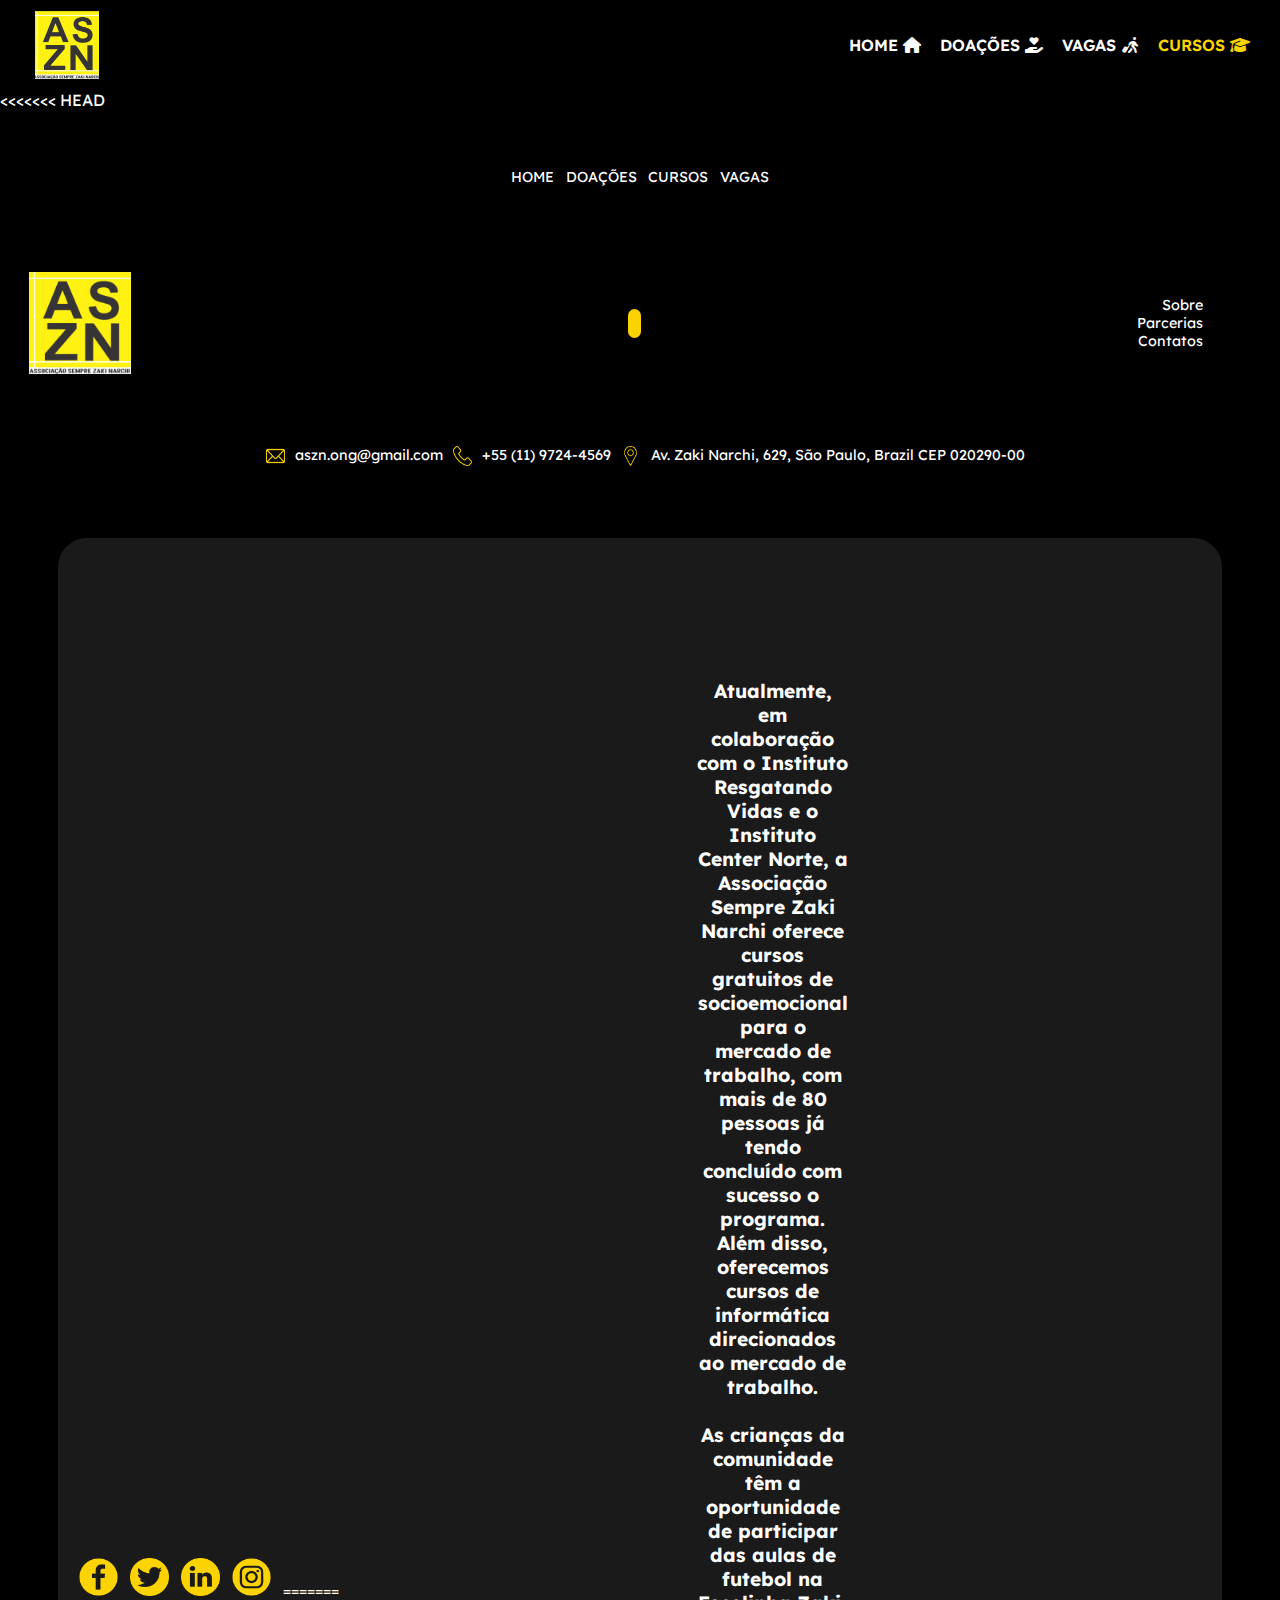
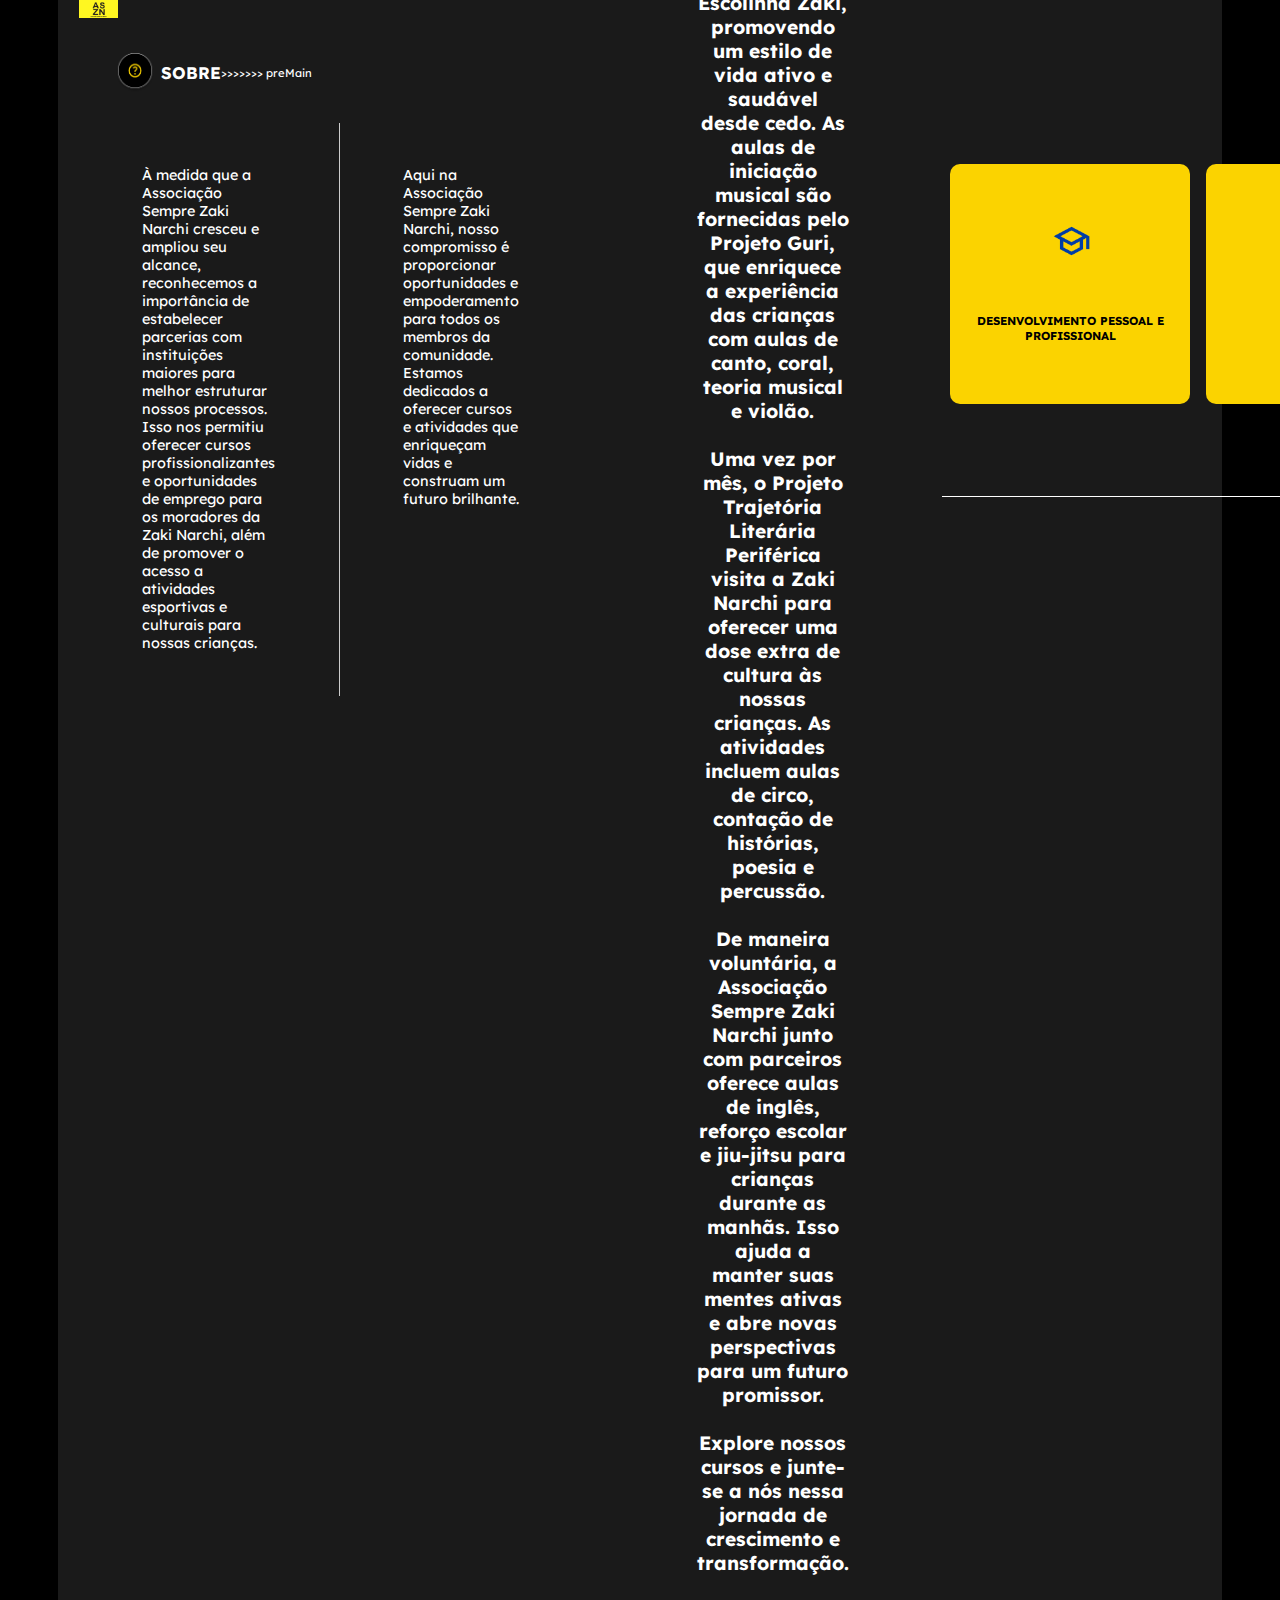
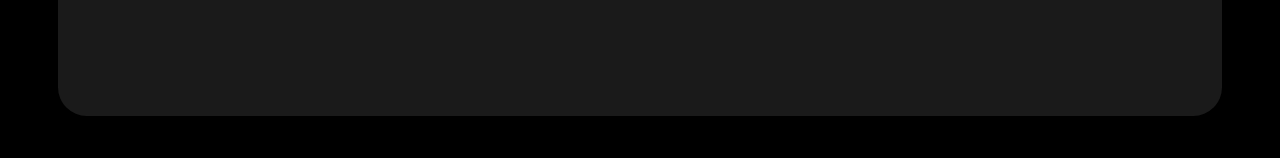
==== commit d13b07e1: "Teste" ====
--- a/cursosASZN.html
+++ b/cursosASZN.html
@@ -52,11 +52,68 @@
             </nav>
         </header>
 
+<<<<<<< HEAD
+
+
+
+    
+
+
+
+
+
+
+
+
+
+
+
+
+
+
+
+
+
+
+
+
+    <footer>
+        <ul class="nave-footer">
+            <li>HOME</li>
+            <li>DOAÇÕES</li>
+            <li>CURSOS</li>
+            <li>VAGAS</li>
+        </ul>
+        <div class="informa-footer">
+            <img src="./assets/img/cursosASZN/ASZN.png" alt="ASZN">
+            <button><img id="sobe" src="./assets/img/cursosASZN/cursos (7).png" alt=""></button>
+            <ul>
+                <li>Sobre</li>
+                <li>Parcerias</li>
+                <li>Contatos</li>
+            </ul>
+        </div>
+        <div class="req-footer">
+            <img src="./assets/img/cursosASZN/./e-mail.png" alt="Email">
+            <p>aszn.ong@gmail.com</p>
+            <img src="./assets/img/cursosASZN/telefone.png" alt="Telefone">
+            <p>+55 (11) 9724-4569</p>
+            <img src="./assets/img/cursosASZN/local.png" alt="Local">
+            <p>Av. Zaki Narchi, 629, São Paulo, Brazil CEP 020290-00</p>
+        </div>
+        <div class="final-footer">
+            <div class="redes-footer">
+                <img src="./assets/img/cursosASZN/facebook.png" alt="Facebook-Aszn">
+                <img src="./assets/img/cursosASZN/twitter.png" alt="Twitter-Aszn">
+                <img src="./assets/img/cursosASZN/linkedin.png" alt="Linkedin-Aszn">
+                <img src="./assets/img/cursosASZN/instagram.png" alt="Intagram-Aszn">
+=======
         <main>
             <img class="Principal" src="./assets/img/Vagas/Principal.png" alt="">
             <div class="sobre">
                 <img class="icon" src="./assets/img/cursosASZN/sobre.png" alt="icon-sobre">
                 <h2>SOBRE</h2>
+>>>>>>> preMain
             </div>
             <div class="containeer">
                 <div class="column">
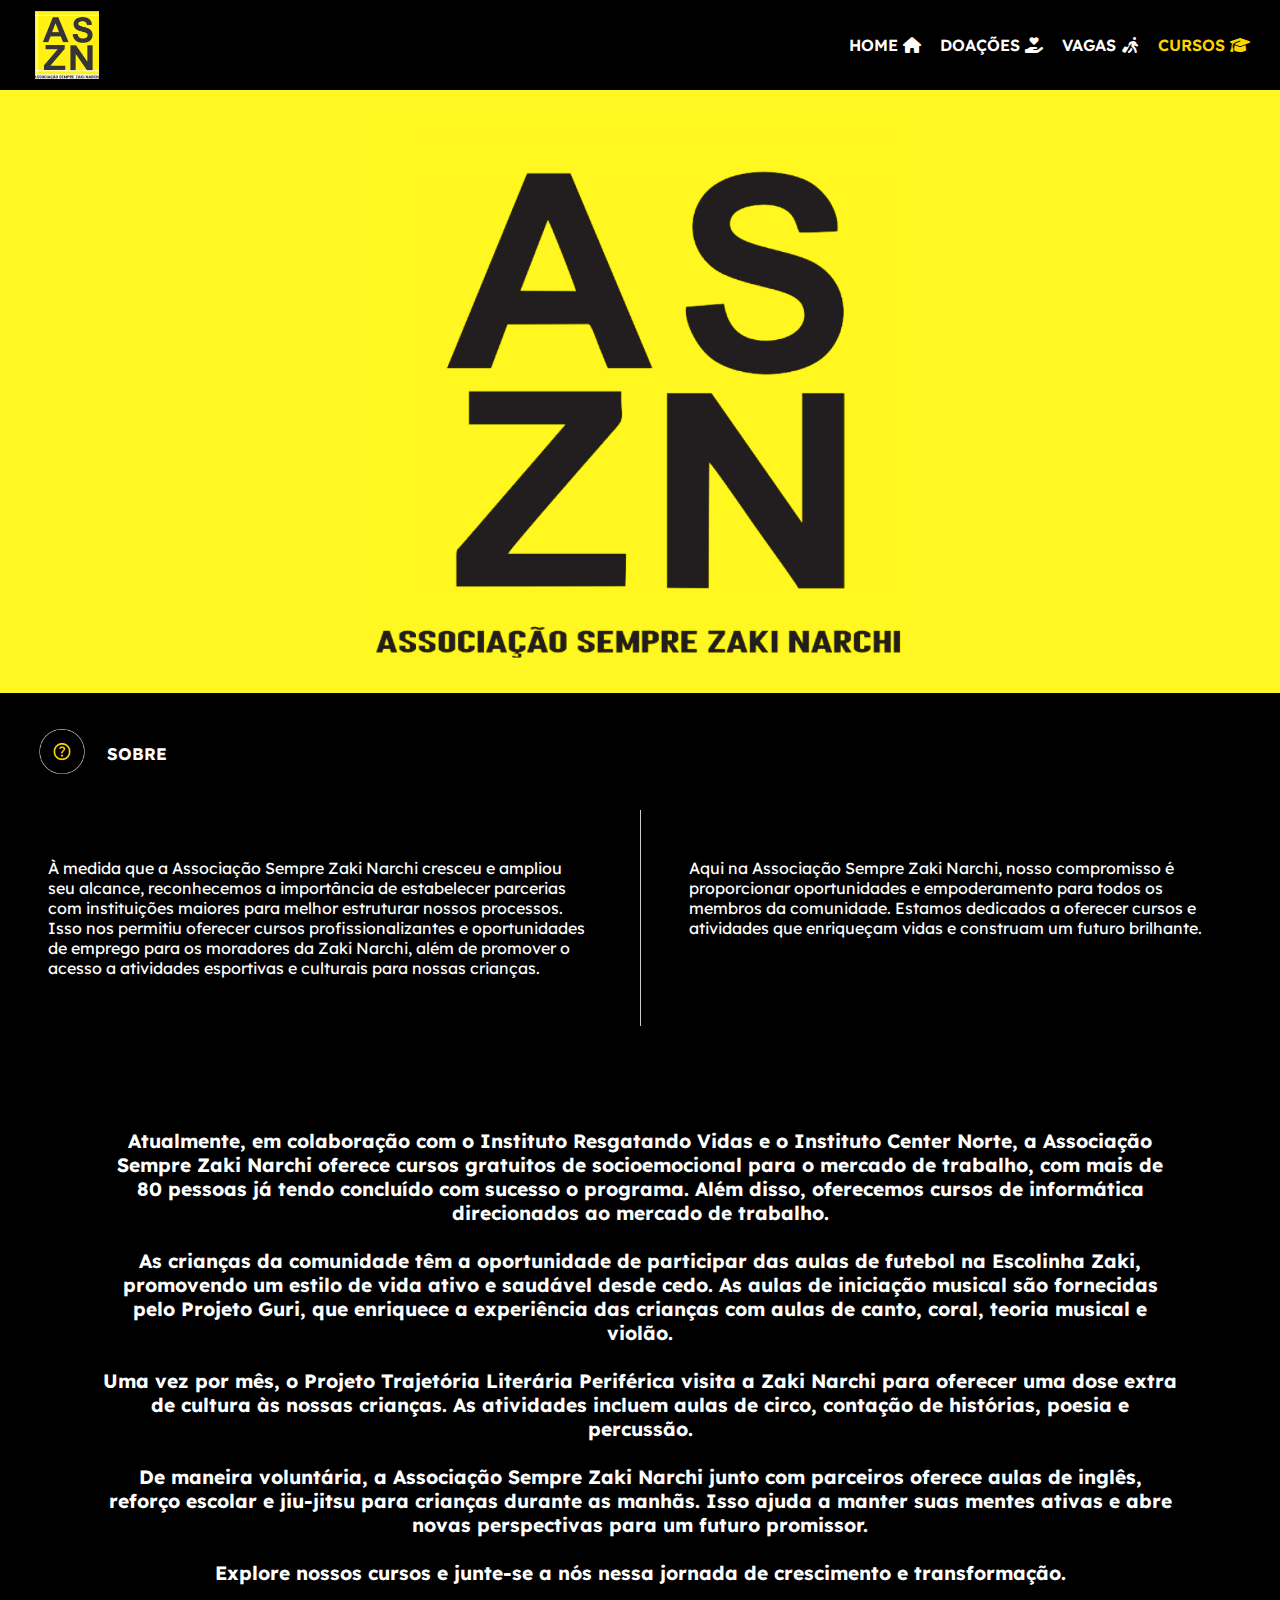
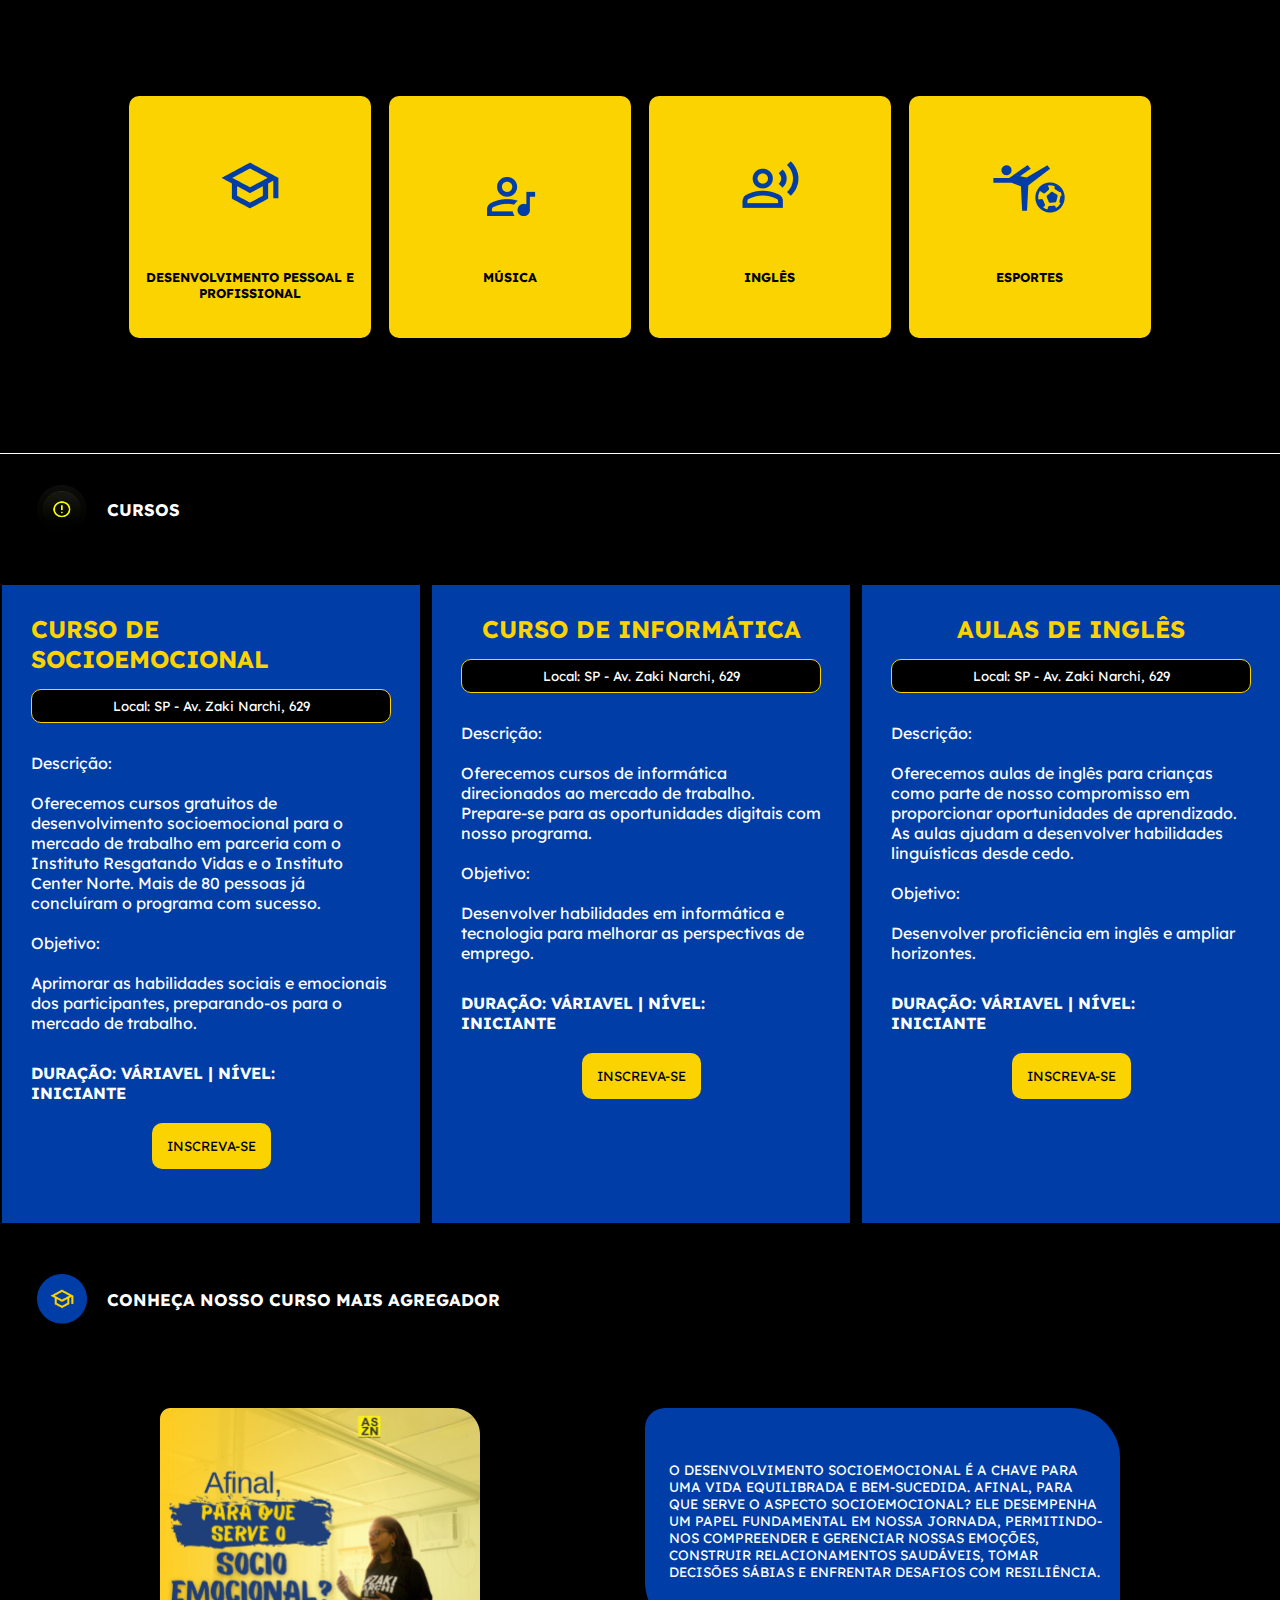
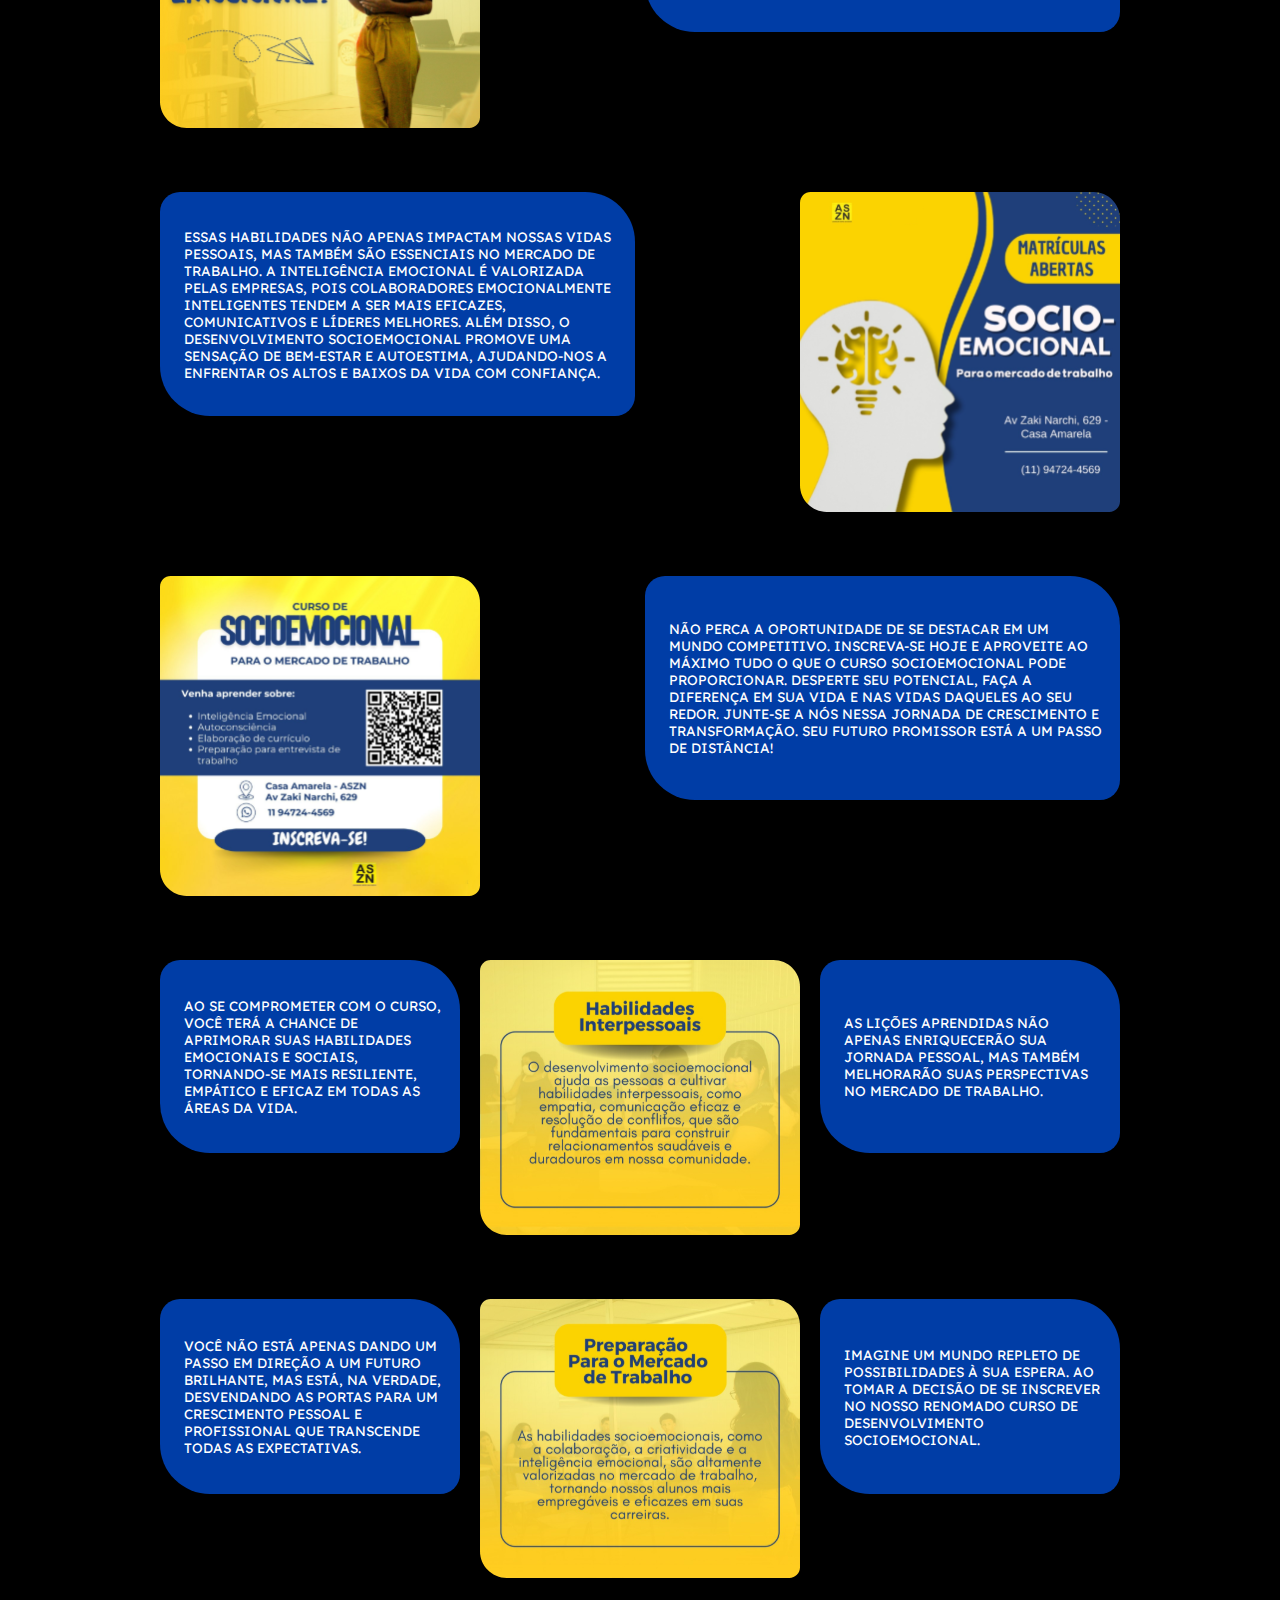
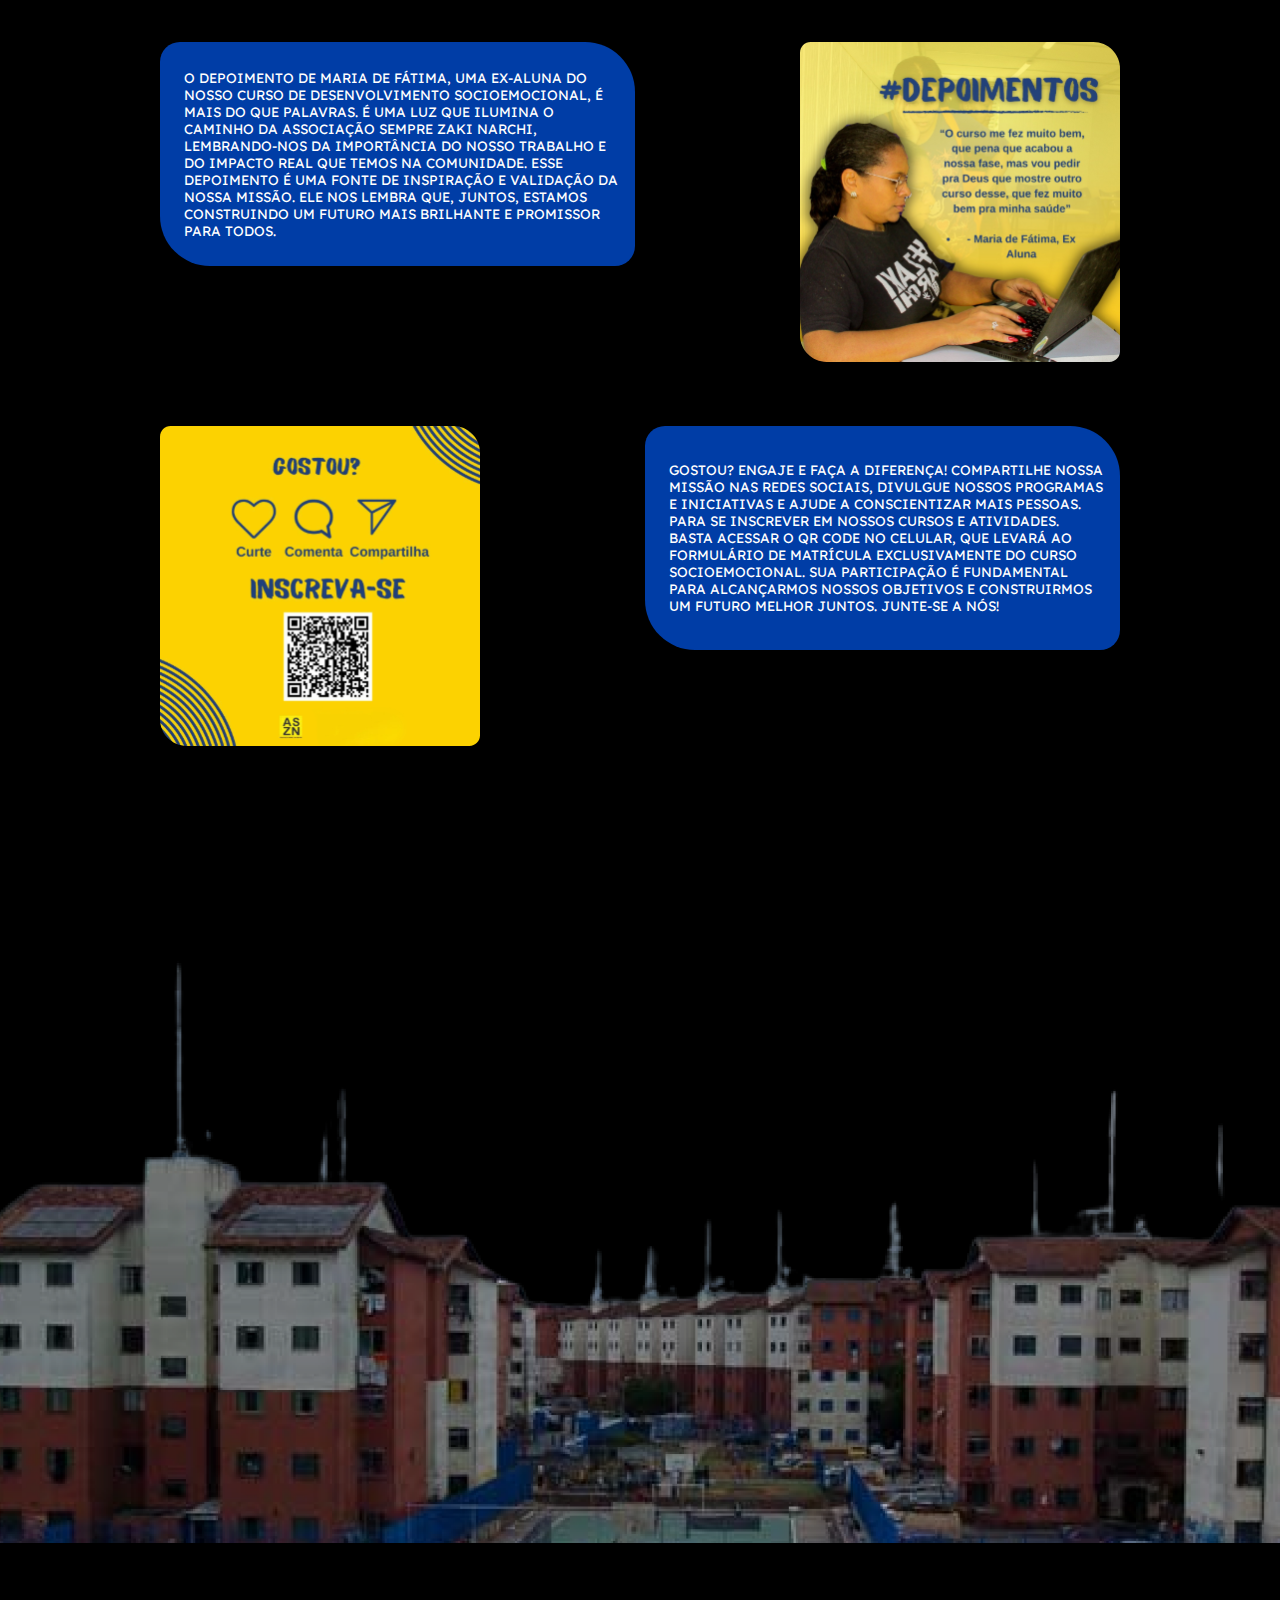
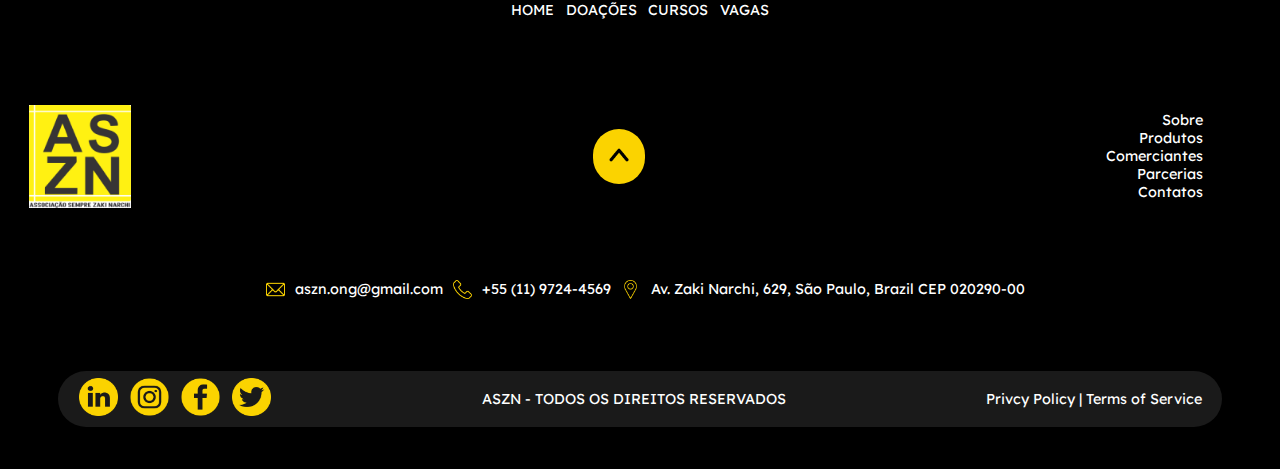
==== commit 73db723f: "up" ====
--- a/cursosASZN.html
+++ b/cursosASZN.html
@@ -52,68 +52,11 @@
             </nav>
         </header>
 
-<<<<<<< HEAD
-
-
-
-    
-
-
-
-
-
-
-
-
-
-
-
-
-
-
-
-
-
-
-
-
-    <footer>
-        <ul class="nave-footer">
-            <li>HOME</li>
-            <li>DOAÇÕES</li>
-            <li>CURSOS</li>
-            <li>VAGAS</li>
-        </ul>
-        <div class="informa-footer">
-            <img src="./assets/img/cursosASZN/ASZN.png" alt="ASZN">
-            <button><img id="sobe" src="./assets/img/cursosASZN/cursos (7).png" alt=""></button>
-            <ul>
-                <li>Sobre</li>
-                <li>Parcerias</li>
-                <li>Contatos</li>
-            </ul>
-        </div>
-        <div class="req-footer">
-            <img src="./assets/img/cursosASZN/./e-mail.png" alt="Email">
-            <p>aszn.ong@gmail.com</p>
-            <img src="./assets/img/cursosASZN/telefone.png" alt="Telefone">
-            <p>+55 (11) 9724-4569</p>
-            <img src="./assets/img/cursosASZN/local.png" alt="Local">
-            <p>Av. Zaki Narchi, 629, São Paulo, Brazil CEP 020290-00</p>
-        </div>
-        <div class="final-footer">
-            <div class="redes-footer">
-                <img src="./assets/img/cursosASZN/facebook.png" alt="Facebook-Aszn">
-                <img src="./assets/img/cursosASZN/twitter.png" alt="Twitter-Aszn">
-                <img src="./assets/img/cursosASZN/linkedin.png" alt="Linkedin-Aszn">
-                <img src="./assets/img/cursosASZN/instagram.png" alt="Intagram-Aszn">
-=======
         <main>
             <img class="Principal" src="./assets/img/Vagas/Principal.png" alt="">
             <div class="sobre">
                 <img class="icon" src="./assets/img/cursosASZN/sobre.png" alt="icon-sobre">
                 <h2>SOBRE</h2>
->>>>>>> preMain
             </div>
             <div class="containeer">
                 <div class="column">
